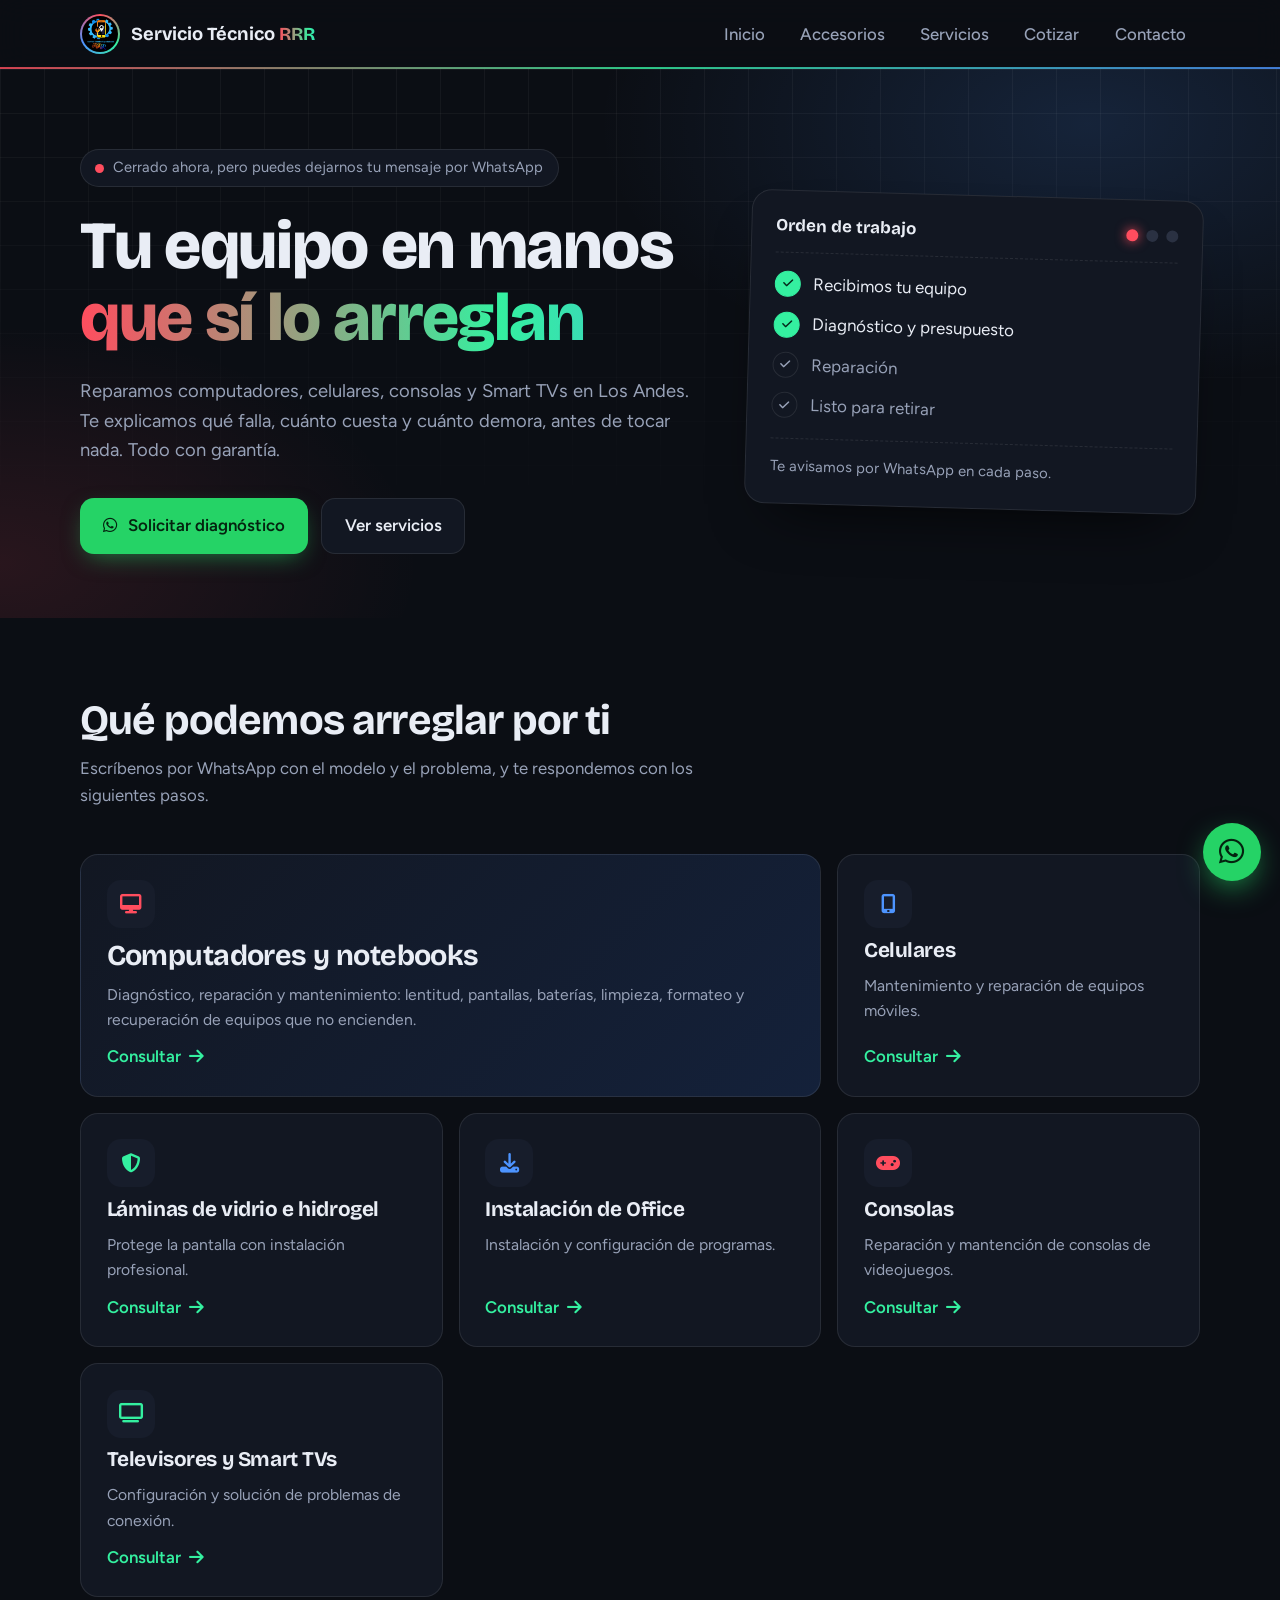
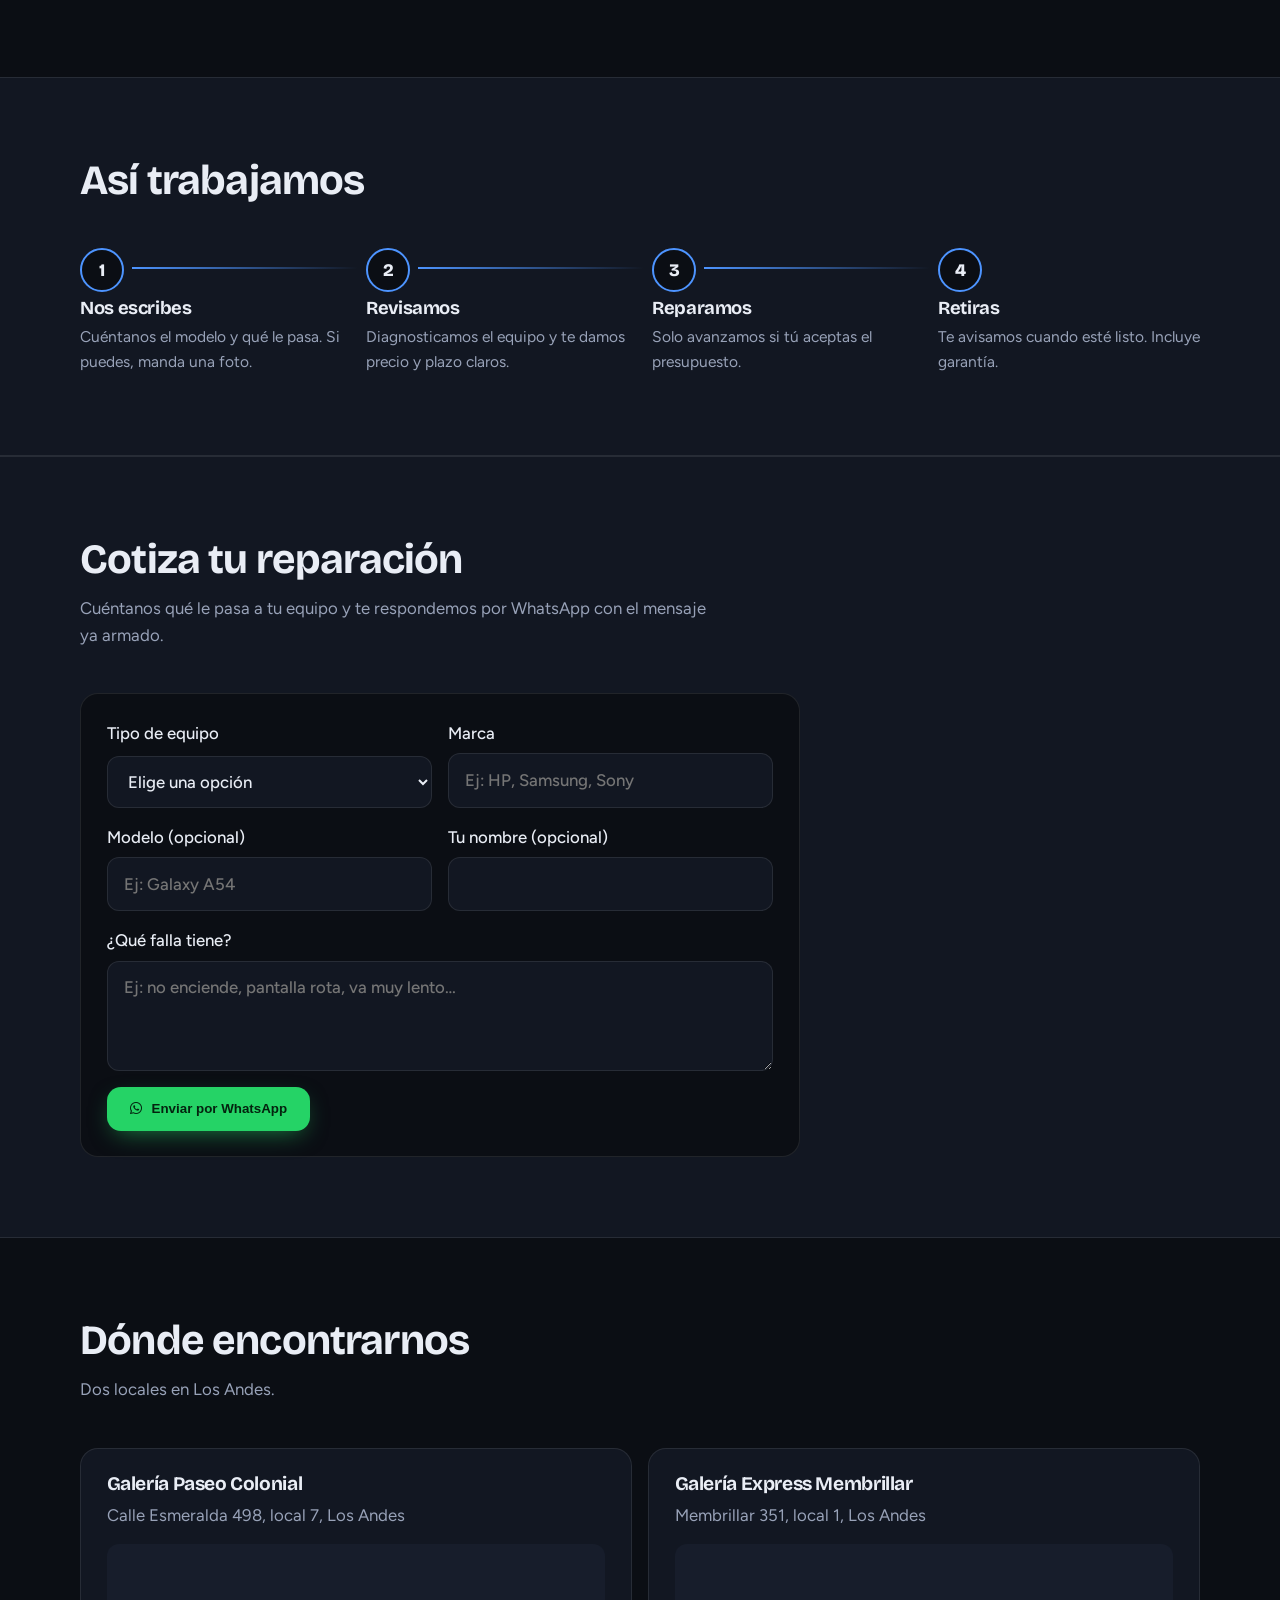
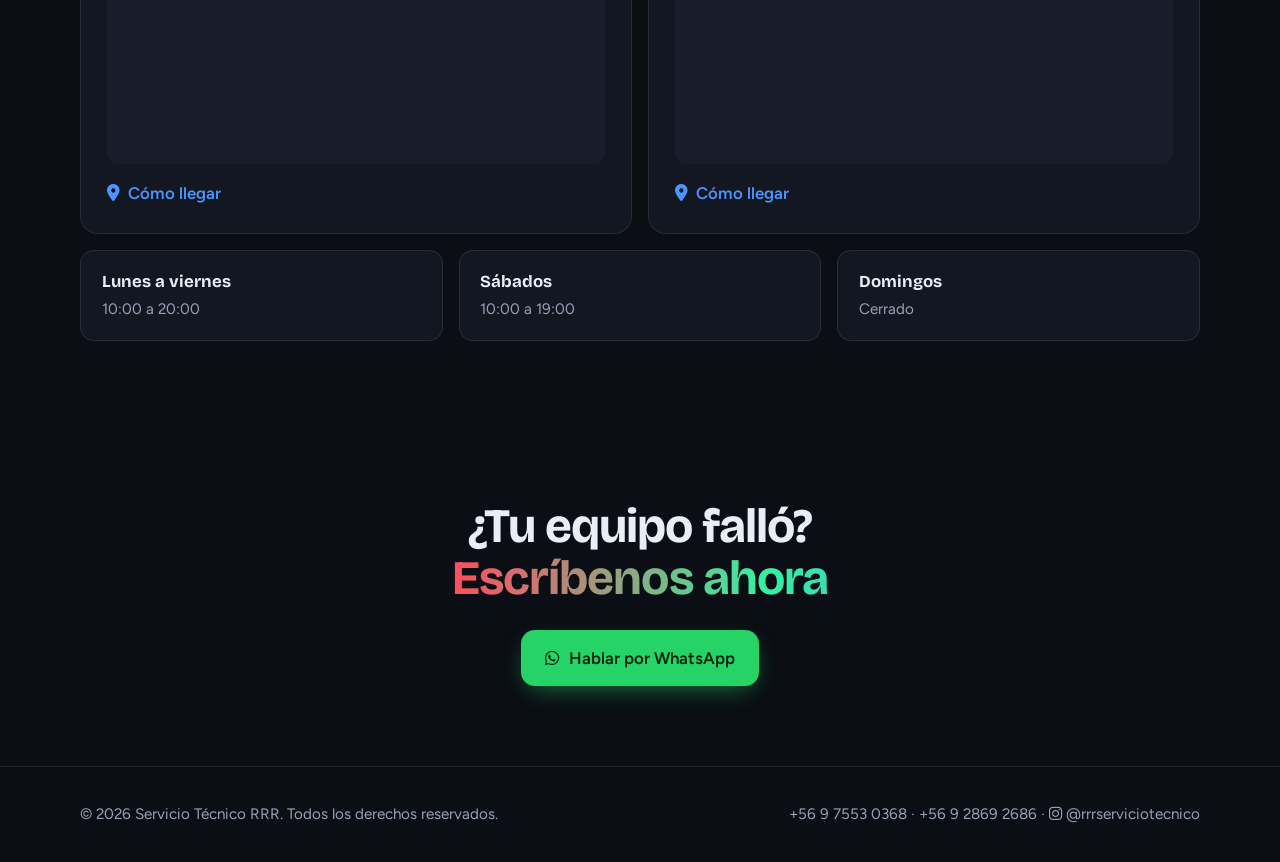
==== index.html @ 727c81ea "Refactor JSON-LD structure for improved SEO and organization details" ====
<!DOCTYPE html>
<html lang="es-CL">
<head>
<meta charset="UTF-8">
<meta name="viewport" content="width=device-width, initial-scale=1.0">
<!-- TÍTULO que se ve en la pestaña y en Google (la descripción va justo debajo) -->
<title>RRR Servicio Técnico | Reparación de computadores, celulares y consolas en Los Andes</title>
<meta name="description" content="Servicio técnico en Los Andes: computadores, notebooks, celulares, consolas y Smart TVs. Diagnóstico claro, reparación con garantía y atención por WhatsApp.">
<meta name="theme-color" content="#0b0e14">
<!-- SEO: enlace canónico y Open Graph (vista previa al compartir). Si cambias de dominio, actualiza estas URLs -->
<link rel="canonical" href="https://serviciotecnicorrr.cl/">
<meta property="og:type" content="website">
<meta property="og:locale" content="es_CL">
<meta property="og:site_name" content="RRR Servicio Técnico">
<meta property="og:title" content="RRR Servicio Técnico | Reparación de computadores, celulares y consolas en Los Andes">
<meta property="og:description" content="Servicio técnico en Los Andes: computadores, notebooks, celulares, consolas y Smart TVs. Diagnóstico claro, reparación con garantía y atención por WhatsApp.">
<meta property="og:url" content="https://serviciotecnicorrr.cl/">
<meta property="og:image" content="https://serviciotecnicorrr.cl/img/logorrr.png">
<meta name="twitter:card" content="summary">
<!-- SEO LOCAL: datos para Google (nombre, dirección, teléfono y horario de cada local). Mantenlos iguales a los de la página -->
<script type="application/ld+json">
{
  "@context": "https://schema.org",
  "@graph": [
    {
      "@type": "Organization",
      "name": "RRR Servicio Técnico",
      "url": "https://serviciotecnicorrr.cl/",
      "logo": "https://serviciotecnicorrr.cl/img/logorrr.png"
    },
    {
      "@type": "LocalBusiness",
      "name": "RRR Servicio Técnico – Paseo Colonial",
      "image": "https://serviciotecnicorrr.cl/img/logorrr.png",
      "url": "https://serviciotecnicorrr.cl/",
      "telephone": "+56975530368",
      "priceRange": "$$",
      "address": {
        "@type": "PostalAddress",
        "streetAddress": "Esmeralda 498, local 7",
        "addressLocality": "Los Andes",
        "addressRegion": "Valparaíso",
        "addressCountry": "CL"
      },
      "openingHoursSpecification": [
        {"@type": "OpeningHoursSpecification", "dayOfWeek": ["Monday","Tuesday","Wednesday","Thursday","Friday"], "opens": "10:00", "closes": "20:00"},
        {"@type": "OpeningHoursSpecification", "dayOfWeek": "Saturday", "opens": "10:00", "closes": "19:00"}
      ],
      "sameAs": ["https://www.instagram.com/rrrserviciotecnico"]
    },
    {
      "@type": "LocalBusiness",
      "name": "RRR Servicio Técnico – Express Membrillar",
      "image": "https://serviciotecnicorrr.cl/img/logorrr.png",
      "url": "https://serviciotecnicorrr.cl/",
      "telephone": "+56975530368",
      "priceRange": "$$",
      "address": {
        "@type": "PostalAddress",
        "streetAddress": "Membrillar 351, local 1",
        "addressLocality": "Los Andes",
        "addressRegion": "Valparaíso",
        "addressCountry": "CL"
      },
      "openingHoursSpecification": [
        {"@type": "OpeningHoursSpecification", "dayOfWeek": ["Monday","Tuesday","Wednesday","Thursday","Friday"], "opens": "10:00", "closes": "20:00"},
        {"@type": "OpeningHoursSpecification", "dayOfWeek": "Saturday", "opens": "10:00", "closes": "19:00"}
      ],
      "sameAs": ["https://www.instagram.com/rrrserviciotecnico"]
    }
  ]
}
</script>
<!-- Fuentes (Google Fonts) e íconos (Font Awesome) -->
<link rel="icon" href="/img/logorrr.png" type="image/png">
<link rel="apple-touch-icon" href="/img/logorrr.png">
<link rel="preconnect" href="https://fonts.googleapis.com">
<link rel="preconnect" href="https://fonts.gstatic.com" crossorigin>
<link href="https://fonts.googleapis.com/css2?family=Bricolage+Grotesque:opsz,wght@12..96,500;12..96,700;12..96,800&family=Figtree:wght@400;500;600&display=swap" rel="stylesheet">
<link rel="stylesheet" href="https://cdnjs.cloudflare.com/ajax/libs/font-awesome/6.4.0/css/all.min.css">
<!-- Estilos del sitio: colores, tipografías y diseño están en css/main.css -->
<link rel="stylesheet" href="css/main.css">
</head>
<body>

<!-- PANTALLA DE CARGA: logo que rebota; js/main.js la oculta al terminar de cargar -->
<div id="pantalla-carga"><img src="img/logorrr.png" alt="Cargando RRR Servicio Técnico"></div>

<!-- BARRA SUPERIOR: logo y menú. Si agregas una página, añade su enlace aquí y en las demás páginas -->
<header class="top">
  <div class="wrap nav">
    <a href="index.html" class="brand"><img src="/img/logorrr.png" alt="Logo RRR Servicio Técnico"><span>Servicio Técnico <span class="rgb-text">RRR</span></span></a>
    <button class="burger" aria-label="Abrir menú" aria-expanded="false"><i class="fas fa-bars"></i></button>
    <ul class="menu">
      <li><a href="index.html">Inicio</a></li>
      <li><a href="catalogo.html">Accesorios</a></li>
      <li><a href="#servicios">Servicios</a></li>
      <li><a href="#cotizar">Cotizar</a></li>
      <li><a href="#contacto">Contacto</a></li>
    </ul>
  </div>
</header>

<main>
  <!-- HERO (portada): título, texto, botones y la tarjeta animada de orden de trabajo -->
  <section class="hero">
    <div class="wrap">
      <div>
        <!-- Aviso "Abierto/Cerrado ahora": lo calcula js/main.js con el horario (para cambiar el horario edita js/main.js) -->
        <div class="estado" id="estado"><i></i><span>Revisando horario…</span></div>
        <h1>Tu equipo en manos <span class="rgb-text">que sí lo arreglan</span></h1>
        <p class="lead">Reparamos computadores, celulares, consolas y Smart TVs en Los Andes. Te explicamos qué falla, cuánto cuesta y cuánto demora, antes de tocar nada. Todo con garantía.</p>
        <div class="actions">
          <a class="btn btn-wa" href="https://wa.me/56975530368?text=Hola,%20necesito%20servicio%20técnico" target="_blank" rel="noopener noreferrer"><i class="fab fa-whatsapp"></i> Solicitar diagnóstico</a>
          <a class="btn btn-ghost" href="#servicios">Ver servicios</a>
        </div>
      </div>

      <!-- Tarjeta "Orden de trabajo": js/main.js enciende los pasos y las luces uno a uno -->
      <aside class="orden" aria-label="Ejemplo de cómo avanza tu reparación">
        <div class="orden-head"><strong>Orden de trabajo</strong>
          <div class="leds" aria-hidden="true"><span class="led r"></span><span class="led b"></span><span class="led g"></span></div>
        </div>
        <ul class="pasos">
          <li><i class="fas fa-check"></i> Recibimos tu equipo</li>
          <li><i class="fas fa-check"></i> Diagnóstico y presupuesto</li>
          <li><i class="fas fa-check"></i> Reparación</li>
          <li><i class="fas fa-check"></i> Listo para retirar</li>
        </ul>
        <p class="orden-foot">Te avisamos por WhatsApp en cada paso.</p>
      </aside>
    </div>
  </section>

  <!-- SERVICIOS: para agregar uno, copia un <article class="srv"> completo y cambia ícono, título, texto y mensaje de WhatsApp -->
  <section class="s" id="servicios">
    <div class="wrap">
      <div class="s-head">
        <h2>Qué podemos arreglar por ti</h2>
        <p>Escríbenos por WhatsApp con el modelo y el problema, y te respondemos con los siguientes pasos.</p>
      </div>
      <div class="bench">
        <!-- Tarjeta destacada (más ancha). Las demás son <article class="srv"> -->
        <article class="srv big">
          <div class="ico"><i class="fas fa-desktop"></i></div>
          <h3>Computadores y notebooks</h3>
          <p>Diagnóstico, reparación y mantenimiento: lentitud, pantallas, baterías, limpieza, formateo y recuperación de equipos que no encienden.</p>
          <a class="ask" href="https://wa.me/56975530368?text=Hola,%20necesito%20reparación%20de%20computador" target="_blank" rel="noopener noreferrer">Consultar <i class="fas fa-arrow-right"></i></a>
        </article>
        <article class="srv">
          <div class="ico"><i class="fas fa-mobile-alt"></i></div>
          <h3>Celulares</h3>
          <p>Mantenimiento y reparación de equipos móviles.</p>
          <a class="ask" href="https://wa.me/56975530368?text=Hola,%20necesito%20reparación%20de%20celular" target="_blank" rel="noopener noreferrer">Consultar <i class="fas fa-arrow-right"></i></a>
        </article>
        <article class="srv">
          <div class="ico"><i class="fas fa-shield-alt"></i></div>
          <h3>Láminas de vidrio e hidrogel</h3>
          <p>Protege la pantalla con instalación profesional.</p>
          <a class="ask" href="https://wa.me/56975530368?text=Hola,%20quiero%20una%20lámina%20para%20mi%20equipo" target="_blank" rel="noopener noreferrer">Consultar <i class="fas fa-arrow-right"></i></a>
        </article>
        <article class="srv">
          <div class="ico"><i class="fas fa-download"></i></div>
          <h3>Instalación de Office</h3>
          <p>Instalación y configuración de programas.</p>
          <a class="ask" href="https://wa.me/56975530368?text=Hola,%20necesito%20instalar%20Office" target="_blank" rel="noopener noreferrer">Consultar <i class="fas fa-arrow-right"></i></a>
        </article>
        <article class="srv">
          <div class="ico"><i class="fas fa-gamepad"></i></div>
          <h3>Consolas</h3>
          <p>Reparación y mantención de consolas de videojuegos.</p>
          <a class="ask" href="https://wa.me/56975530368?text=Hola,%20necesito%20ayuda%20con%20mi%20consola" target="_blank" rel="noopener noreferrer">Consultar <i class="fas fa-arrow-right"></i></a>
        </article>
        <article class="srv">
          <div class="ico"><i class="fas fa-tv"></i></div>
          <h3>Televisores y Smart TVs</h3>
          <p>Configuración y solución de problemas de conexión.</p>
          <a class="ask" href="https://wa.me/56975530368?text=Hola,%20necesito%20ayuda%20con%20mi%20televisión" target="_blank" rel="noopener noreferrer">Consultar <i class="fas fa-arrow-right"></i></a>
        </article>
      </div>
    </div>
  </section>

  <!-- CÓMO TRABAJAMOS: 4 pasos (los números salen del CSS). Revisa que el texto refleje cómo trabajan de verdad -->
  <section class="s how">
    <div class="wrap">
      <div class="s-head"><h2>Así trabajamos</h2></div>
      <ol class="steps">
        <li><h3>Nos escribes</h3><p>Cuéntanos el modelo y qué le pasa. Si puedes, manda una foto.</p></li>
        <li><h3>Revisamos</h3><p>Diagnosticamos el equipo y te damos precio y plazo claros.</p></li>
        <li><h3>Reparamos</h3><p>Solo avanzamos si tú aceptas el presupuesto.</p></li>
        <li><h3>Retiras</h3><p>Te avisamos cuando esté listo. Incluye garantía.</p></li>
      </ol>
    </div>
  </section>

  <!-- COTIZACIÓN: el formulario arma un mensaje y abre WhatsApp con los datos ya escritos (lógica en js/main.js, no se guarda nada) -->
  <section class="s how" id="cotizar">
    <div class="wrap">
      <div class="s-head"><h2>Cotiza tu reparación</h2><p>Cuéntanos qué le pasa a tu equipo y te respondemos por WhatsApp con el mensaje ya armado.</p></div>
      <div class="cotiza">
        <form id="form-cotizacion">
          <label>Tipo de equipo
            <select name="tipo" required>
              <option value="" disabled selected>Elige una opción</option>
              <option>Computador</option><option>Notebook</option><option>Celular</option>
              <option>Consola</option><option>Televisor / Smart TV</option><option>Otro</option>
            </select></label>
          <label>Marca <input name="marca" required maxlength="40" placeholder="Ej: HP, Samsung, Sony"></label>
          <label>Modelo (opcional) <input name="modelo" maxlength="60" placeholder="Ej: Galaxy A54"></label>
          <label>Tu nombre (opcional) <input name="nombre" maxlength="40" autocomplete="given-name"></label>
          <label class="full">¿Qué falla tiene? <textarea name="falla" required maxlength="500" placeholder="Ej: no enciende, pantalla rota, va muy lento…"></textarea></label>
          <div class="full"><button class="btn btn-wa" type="submit"><i class="fab fa-whatsapp"></i> Enviar por WhatsApp</button></div>
        </form>
      </div>
    </div>
  </section>

  <!-- LOCALES Y HORARIO (el ancla #contacto es el enlace "Contacto" del menú) -->
  <section class="s" id="contacto">
    <div class="wrap">
      <div class="s-head"><h2>Dónde encontrarnos</h2><p>Dos locales en Los Andes.</p></div>
      <div class="locales">
        <div class="local"><h3>Galería Paseo Colonial</h3><p>Calle Esmeralda 498, local 7, Los Andes</p>
          <iframe class="mapa" loading="lazy" referrerpolicy="no-referrer-when-downgrade" title="Mapa de Paseo Colonial" src="https://www.google.com/maps?q=Esmeralda%20498%2C%20Los%20Andes%2C%20Chile&output=embed"></iframe>
          <a href="https://www.google.com/maps/search/?api=1&query=Galer%C3%ADa+Paseo+Colonial+Esmeralda+498+Los+Andes" target="_blank" rel="noopener noreferrer"><i class="fas fa-location-dot"></i> Cómo llegar</a></div>
        <div class="local"><h3>Galería Express Membrillar</h3><p>Membrillar 351, local 1, Los Andes</p>
          <iframe class="mapa" loading="lazy" referrerpolicy="no-referrer-when-downgrade" title="Mapa de Express Membrillar" src="https://www.google.com/maps?q=Membrillar%20351%2C%20Los%20Andes%2C%20Chile&output=embed"></iframe>
          <a href="https://www.google.com/maps/search/?api=1&query=Galer%C3%ADa+Express+Membrillar+351+Los+Andes" target="_blank" rel="noopener noreferrer"><i class="fas fa-location-dot"></i> Cómo llegar</a></div>
      </div>
      <div class="horario">
        <div><b>Lunes a viernes</b><span>10:00 a 20:00</span></div>
        <div><b>Sábados</b><span>10:00 a 19:00</span></div>
        <div><b>Domingos</b><span>Cerrado</span></div>
      </div>
    </div>
  </section>

  <!-- LLAMADA FINAL a WhatsApp -->
  <section class="cta">
    <div class="wrap">
      <h2>¿Tu equipo falló? <span class="rgb-text">Escríbenos ahora</span></h2>
      <a class="btn btn-wa" href="https://wa.me/56975530368?text=Hola,%20necesito%20un%20servicio%20técnico" target="_blank" rel="noopener noreferrer"><i class="fab fa-whatsapp"></i> Hablar por WhatsApp</a>
    </div>
  </section>
</main>

<!-- PIE DE PÁGINA: derechos, teléfonos e Instagram -->
<footer>
  <div class="wrap">
    <span>&copy; <span id="anio">2026</span> Servicio Técnico RRR. Todos los derechos reservados.</span>
    <span>
      <a href="https://wa.me/56975530368?text=Hola,%20necesito%20un%20servicio%20técnico">+56 9 7553 0368</a> ·
      <a href="https://wa.me/56928692686?text=Hola,%20necesito%20un%20servicio%20técnico">+56 9 2869 2686</a> ·
      <a href="https://www.instagram.com/rrrserviciotecnico" target="_blank" rel="noopener noreferrer" aria-label="Instagram de RRR Servicio Técnico"><i class="fab fa-instagram"></i> @rrrserviciotecnico</a>
    </span>
  </div>
</footer>

<!-- BOTÓN FLOTANTE DE WHATSAPP: el número va en la dirección wa.me/56975530368 (formato 56 + número, sin + ni espacios) -->
<a class="wa-float" href="https://wa.me/56975530368?text=Hola,%20necesito%20un%20servicio%20técnico" target="_blank" rel="noopener noreferrer" aria-label="Contactar por WhatsApp"><i class="fab fa-whatsapp"></i></a>

<!-- SCRIPT compartido (menú móvil, animaciones, carga, abierto/cerrado) -->
<script src="js/main.js" defer></script>
</body>
</html>
---- css/main.css ----
/* =====================================================================
   RRR Servicio Técnico · Estilos compartidos por TODAS las páginas
   ---------------------------------------------------------------------
   Índice (busca con Ctrl+F el texto entre ===== ):
   1. Variables: colores y fuentes (:root, justo debajo)
   2. BASE, PANTALLA DE CARGA, BARRA SUPERIOR, BOTONES
   3. HERO, SECCIONES, SERVICIOS, CÓMO TRABAJAMOS, LOCALES, PIE
   4. CATÁLOGO (tarjetas) y FILTROS
   5. FICHA DE PRODUCTO
   6. ERROR 404
   7. RESPONSIVE (@media) al final de la parte 3
   Colores que NO están en variables: verde WhatsApp #25d366 (.btn-wa y
   .wa-float) y los brillos del fondo del hero (.hero).
   ===================================================================== */

:root{
  /* --- COLORES (cambia aquí y se actualiza todo el sitio) --- */
  --bg:#0b0e14;            /* fondo principal de la página (casi negro azulado) */
  --bench:#121722;         /* fondo de tarjetas y paneles */
  --bench-2:#171d2b;       /* fondo de elementos dentro de tarjetas (fotos, íconos) */
  --line:rgba(255,255,255,.09); /* color de bordes y líneas divisorias */
  --text:#e9edf5;          /* texto principal (blanco suave) */
  --muted:#98a2b8;         /* texto secundario (gris azulado) */
  --r:#ff4d5e;             /* ROJO de marca */
  --g:#34f0a0;             /* VERDE de marca */
  --b:#4d94ff;             /* AZUL de marca */
  /* --- FUENTES (se cargan en el <head> de cada HTML) --- */
  --display:'Bricolage Grotesque',system-ui,sans-serif; /* títulos */
  --body:'Figtree',system-ui,sans-serif;                /* texto corrido */
}
/* ===== BASE: reinicio de márgenes y estilos generales ===== */
*{box-sizing:border-box;margin:0;padding:0}
/* Scroll suave; scroll-padding evita que el menú fijo tape los títulos al ir a #servicios o #contacto */
html{scroll-behavior:smooth;scroll-padding-top:84px}
/* Fondo y texto general de la página */
body{background:var(--bg);color:var(--text);font:400 1.05rem/1.6 var(--body);-webkit-font-smoothing:antialiased;overflow-x:hidden}
a{color:inherit;text-decoration:none}
img{max-width:100%;display:block}
:focus-visible{outline:3px solid var(--b);outline-offset:3px;border-radius:6px}
/* Contenedor centrado: ancho máximo 1120px (cámbialo para ensanchar o angostar el sitio) */
.wrap{width:min(1120px,100% - 2.5rem);margin-inline:auto}
/* Todos los títulos usan la fuente display */
h1,h2,h3{font-family:var(--display);line-height:1.08;letter-spacing:-.02em}
/* Texto con degradado rojo-verde-azul animado (clase para palabras destacadas) */
.rgb-text{background:linear-gradient(90deg,var(--r),var(--g),var(--b),var(--r));background-size:250% 100%;-webkit-background-clip:text;background-clip:text;color:transparent;animation:flow 8s linear infinite}
@keyframes flow{to{background-position:250% 0}}

/* Pantalla de carga */
#pantalla-carga{position:fixed;inset:0;display:grid;place-items:center;background:var(--bg);z-index:9999;transition:opacity .5s,visibility .5s}
#pantalla-carga.oculta{opacity:0;visibility:hidden}
#pantalla-carga img{width:132px;border-radius:50%;animation:rebote 1s infinite}
@keyframes rebote{50%{transform:translateY(-18px)}}

/* Borde RGB de marca alrededor de la barra superior */
@property --angle{syntax:'<angle>';initial-value:0deg;inherits:false}
@keyframes girar{to{--angle:360deg}}
header.top{position:sticky;top:0;z-index:50;background:rgba(11,14,20,.82);backdrop-filter:blur(14px);border-bottom:1px solid var(--line)}
header.top::after{content:"";position:absolute;left:0;right:0;bottom:-1px;height:2px;background:linear-gradient(90deg,var(--r),var(--g),var(--b));opacity:.8}
/* Fila del menú: altura 68px (si la cambias, ajusta también top:68px del menú móvil) */
.nav{display:flex;align-items:center;justify-content:space-between;height:68px}
.brand{display:flex;align-items:center;gap:.7rem;font:700 1.15rem var(--display)}
/* Logo redondo con borde RGB que gira */
.brand img{width:40px;height:40px;border-radius:50%;padding:2px;background:conic-gradient(from var(--angle),var(--r),var(--g),var(--b),var(--r));animation:girar 4s linear infinite}
/* Enlaces del menú (en móvil se ocultan; ver @media al final) */
.menu{display:flex;gap:.4rem;list-style:none}
.menu a{padding:.5rem .9rem;border-radius:999px;color:var(--muted);font-weight:500;transition:.2s}
.menu a:hover{color:var(--text);background:var(--bench-2)}
/* Botón hamburguesa (solo se ve en móvil) */
.burger{display:none;background:none;border:1px solid var(--line);color:var(--text);width:44px;height:44px;border-radius:12px;font-size:1.1rem;cursor:pointer}

/* Botones */
.btn{display:inline-flex;align-items:center;gap:.6rem;padding:.85rem 1.4rem;border-radius:14px;font-weight:600;border:1px solid transparent;transition:transform .2s,box-shadow .2s,background .2s;cursor:pointer}
.btn:hover{transform:translateY(-2px)}
/* Botón verde de WhatsApp (#25d366 es el verde oficial) */
.btn-wa{background:#25d366;color:#04230f;box-shadow:0 8px 24px -8px rgba(37,211,102,.6)}
/* Botón secundario con solo borde */
.btn-ghost{border-color:var(--line);background:var(--bench)}
.btn-ghost:hover{border-color:var(--b)}

/* Hero: una orden de trabajo en vivo */
.hero{position:relative;padding:5rem 0 4rem;background:
  radial-gradient(700px 380px at 85% 10%,rgba(77,148,255,.16),transparent 70%),
  radial-gradient(600px 340px at 0% 90%,rgba(255,77,94,.12),transparent 70%)}
/* Cuadrícula de fondo (44px = tamaño de cada cuadro) */
.hero::before{content:"";position:absolute;inset:0;background-image:linear-gradient(var(--line) 1px,transparent 1px),linear-gradient(90deg,var(--line) 1px,transparent 1px);background-size:44px 44px;mask-image:linear-gradient(#000,transparent 85%);opacity:.5;pointer-events:none}
.hero .wrap{position:relative;display:grid;grid-template-columns:1.15fr .85fr;gap:3.5rem;align-items:center}
.hero h1{font-size:clamp(2.4rem,5.4vw,4.2rem);font-weight:800}
.hero p.lead{margin:1.4rem 0 2rem;color:var(--muted);max-width:52ch;font-size:1.15rem}
.hero .actions{display:flex;flex-wrap:wrap;gap:.8rem}
/* Etiqueta "Abierto ahora / Cerrado ahora" (la rellena js/main.js) */
.estado{display:inline-flex;align-items:center;gap:.55rem;margin-bottom:1.4rem;padding:.4rem .9rem;border:1px solid var(--line);border-radius:999px;background:var(--bench);font-size:.92rem;color:var(--muted)}
.estado i{width:9px;height:9px;border-radius:50%;background:var(--muted)}
.estado.abierto i{background:var(--g);box-shadow:0 0 10px var(--g)}
.estado.cerrado i{background:var(--r)}

/* Tarjeta "Orden de trabajo" (hero y página 404) */
.orden{background:var(--bench);border:1px solid var(--line);border-radius:20px;padding:1.5rem;box-shadow:0 30px 60px -30px rgba(0,0,0,.8);transform:rotate(1.6deg)}
.orden-head{display:flex;justify-content:space-between;align-items:center;padding-bottom:1rem;border-bottom:1px dashed var(--line);margin-bottom:1.1rem}
.orden-head strong{font:700 1.05rem var(--display)}
.leds{display:flex;gap:.5rem}
/* Luces de la orden: .r rojo, .b azul, .g verde; se encienden con la clase .on */
.led{width:12px;height:12px;border-radius:50%;background:#2a3142;transition:.4s}
.led.on.r{background:var(--r);box-shadow:0 0 12px var(--r)}
.led.on.b{background:var(--b);box-shadow:0 0 12px var(--b)}
.led.on.g{background:var(--g);box-shadow:0 0 12px var(--g)}
/* Lista de pasos de la orden; la clase .hecho marca un paso en verde */
.pasos{list-style:none;display:grid;gap:.85rem}
.pasos li{display:flex;gap:.8rem;align-items:center;color:var(--muted);transition:color .4s}
.pasos li i{width:26px;height:26px;border-radius:50%;display:grid;place-items:center;font-size:.72rem;border:1px solid var(--line);transition:.4s}
.pasos li.hecho{color:var(--text)}
.pasos li.hecho i{background:var(--g);color:#04281a;border-color:var(--g)}
.orden-foot{margin-top:1.2rem;padding-top:1rem;border-top:1px dashed var(--line);font-size:.92rem;color:var(--muted)}

/* Secciones */
section.s{padding:5rem 0}
.s-head{max-width:640px;margin-bottom:2.8rem}
.s-head h2{font-size:clamp(1.8rem,3.6vw,2.6rem)}
.s-head p{color:var(--muted);margin-top:.8rem}

/* Servicios: panel de herramientas, la tarjeta principal es más grande */
/* Grilla de servicios: 6 columnas (tarjeta normal ocupa 2, la .big ocupa 4) */
.bench{display:grid;grid-template-columns:repeat(6,1fr);gap:1rem}
.srv{position:relative;grid-column:span 2;display:flex;flex-direction:column;gap:.7rem;padding:1.6rem;border-radius:18px;background:var(--bench);border:1px solid var(--line);overflow:hidden;transition:border-color .25s,transform .25s}
/* Luz azul que sigue al mouse (la posición la fija js/main.js) */
.srv::before{content:"";position:absolute;inset:0;background:radial-gradient(260px circle at var(--mx,50%) var(--my,0%),rgba(77,148,255,.18),transparent 70%);opacity:0;transition:opacity .3s}
.srv:hover{border-color:rgba(255,255,255,.22);transform:translateY(-3px)}
.srv:hover::before{opacity:1}
.srv>*{position:relative}
.srv .ico{width:48px;height:48px;border-radius:14px;display:grid;place-items:center;font-size:1.2rem;background:var(--bench-2)}
.srv h3{font-size:1.3rem}
.srv p{color:var(--muted);font-size:.98rem;flex:1}
.srv .ask{font-weight:600;color:var(--g);display:inline-flex;gap:.5rem;align-items:center}
.srv .ask i{transition:transform .2s}
.srv:hover .ask i{transform:translateX(4px)}
.srv.big{grid-column:span 4;grid-row:span 1;background:linear-gradient(135deg,var(--bench),#14213a)}
.srv.big h3{font-size:1.8rem}
/* Color del ícono de cada servicio (rojo, azul o verde según su posición) */
.srv:nth-child(2) .ico{color:var(--b)}.srv:nth-child(3) .ico{color:var(--g)}.srv:nth-child(1) .ico{color:var(--r)}
.srv:nth-child(4) .ico{color:var(--b)}.srv:nth-child(5) .ico{color:var(--r)}.srv:nth-child(6) .ico{color:var(--g)}

/* Cómo trabajamos (aquí sí es una secuencia) */
.how{background:var(--bench);border-block:1px solid var(--line)}
/* Pasos numerados de "Así trabajamos" (el número lo genera el CSS con counter) */
.steps{display:grid;grid-template-columns:repeat(4,1fr);gap:1.5rem;counter-reset:p;list-style:none}
.steps li{counter-increment:p;position:relative;padding-top:3.2rem}
.steps li::before{content:counter(p);position:absolute;top:0;left:0;width:40px;height:40px;border-radius:50%;display:grid;place-items:center;font:800 1.1rem var(--display);background:var(--bg);border:2px solid var(--b)}
.steps li:not(:last-child)::after{content:"";position:absolute;top:19px;left:52px;right:-1rem;height:2px;background:linear-gradient(90deg,var(--b),transparent)}
.steps h3{font-size:1.15rem;margin-bottom:.4rem}
.steps p{color:var(--muted);font-size:.97rem}

/* Locales */
.locales{display:grid;grid-template-columns:repeat(2,1fr);gap:1rem}
/* Tarjeta de cada local */
.local{padding:1.6rem;border-radius:18px;border:1px solid var(--line);background:var(--bench)}
.local h3{font-size:1.2rem;margin-bottom:.4rem}
.local p{color:var(--muted)}
.local a{display:inline-flex;gap:.5rem;align-items:center;margin-top:1rem;font-weight:600;color:var(--b)}
/* Tarjetas de horario de atención */
.horario{margin-top:1rem;display:grid;grid-template-columns:repeat(3,1fr);gap:1rem}
.horario div{padding:1.1rem 1.3rem;border:1px solid var(--line);border-radius:14px;background:var(--bench)}
.horario b{display:block;font-family:var(--display);font-size:1.05rem}
.horario span{color:var(--muted);font-size:.95rem}

/* CTA + pie */
/* Bloque final de llamada a la acción */
.cta{text-align:center;padding:5rem 0}
.cta h2{font-size:clamp(1.9rem,4vw,3rem);max-width:18ch;margin:0 auto 1.6rem}
/* Pie de página */
footer{border-top:1px solid var(--line);padding:2.2rem 0;color:var(--muted);font-size:.95rem}
footer .wrap{display:flex;flex-wrap:wrap;gap:1rem 2rem;justify-content:space-between;align-items:center}
footer a:hover{color:var(--text)}
/* Botón flotante de WhatsApp (esquina inferior derecha) */
.wa-float{position:fixed;right:1.2rem;bottom:1.2rem;z-index:60;width:58px;height:58px;border-radius:50%;display:grid;place-items:center;background:#25d366;color:#04230f;font-size:1.8rem;box-shadow:0 10px 30px -6px rgba(37,211,102,.7);transition:transform .2s}
.wa-float:hover{transform:scale(1.08)}

/* ===== RESPONSIVE: tablet (hasta 900px de ancho) ===== */
@media (max-width:900px){
  .hero .wrap{grid-template-columns:1fr}
  .orden{transform:none}
  .bench{grid-template-columns:repeat(2,1fr)}
  .srv,.srv.big{grid-column:span 1}
  .srv.big{grid-column:span 2}
  .steps{grid-template-columns:1fr 1fr}
  .steps li::after{display:none}
  .locales,.horario{grid-template-columns:1fr}
}
/* ===== RESPONSIVE: móvil (hasta 640px); aquí aparece el menú hamburguesa ===== */
@media (max-width:640px){
  .burger{display:block}
  .menu{position:absolute;top:68px;left:0;right:0;flex-direction:column;padding:.8rem 1.25rem 1.2rem;background:var(--bg);border-bottom:1px solid var(--line);display:none}
  .menu.abierto{display:flex}
  .bench,.steps{grid-template-columns:1fr}
  .srv.big{grid-column:span 1}
}
/* Accesibilidad: apaga las animaciones si el usuario lo pide en su sistema */
@media (prefers-reduced-motion:reduce){*,*::before,*::after{animation:none!important;transition:none!important}html{scroll-behavior:auto}}

/* ===== Catálogo ===== */
.menu a[aria-current]{color:var(--text);background:var(--bench-2)}
/* Encabezado de las páginas internas */
.page-head{padding:3.5rem 0 .5rem;background:radial-gradient(600px 300px at 90% 0,rgba(77,148,255,.14),transparent 70%)}
.page-head h1{font-size:clamp(2rem,4.5vw,3rem);font-weight:800}
.page-head p{color:var(--muted);margin-top:.6rem}
.filtros{display:flex;flex-wrap:wrap;gap:.5rem;margin:1.6rem 0 .8rem}
/* Botones de filtro (categorías y Novedades) */
.chip{padding:.5rem 1.05rem;border-radius:999px;border:1px solid var(--line);background:var(--bench);color:var(--muted);font:500 .95rem var(--body);cursor:pointer;transition:.2s}
.chip:hover{color:var(--text);border-color:rgba(255,255,255,.25)}
.chip[aria-pressed="true"]{color:#06101f;background:var(--b);border-color:var(--b);font-weight:600}
.cuenta{color:var(--muted);font-size:.95rem;margin-bottom:1.4rem}
/* Grilla de productos: columnas automáticas de mínimo 250px */
.grid-prod{display:grid;grid-template-columns:repeat(auto-fill,minmax(250px,1fr));gap:1.1rem}
/* Tarjeta de producto */
.prod{position:relative;display:flex;flex-direction:column;border-radius:18px;background:var(--bench);border:1px solid var(--line);overflow:hidden;transition:transform .25s,border-color .25s}
.prod:hover{transform:translateY(-4px);border-color:rgba(255,255,255,.22)}
/* Caja cuadrada de la foto, igual para todas (aspect-ratio:1). Se recorta con object-fit:cover; usa contain para no recortar */
.prod-img{aspect-ratio:1;background:var(--bench-2);overflow:hidden}
.prod-img img{position:absolute;inset:0;width:100%;height:100%;object-fit:cover}
.prod-body{display:flex;flex-direction:column;gap:.4rem;padding:1.1rem 1.2rem 1.3rem;flex:1}
.prod-cat{font-size:.88rem;color:var(--g);font-weight:500}
.prod h3{font-size:1.1rem}
.prod h3 a::after{content:"";position:absolute;inset:0}
.prod .desc{color:var(--muted);font-size:.93rem;flex:1;display:-webkit-box;-webkit-line-clamp:2;-webkit-box-orient:vertical;overflow:hidden}
.prod .precio{font:800 1.35rem var(--display)}
.prod .btn{position:relative;z-index:2;justify-content:center;margin-top:.6rem;padding:.65rem 1rem;font-size:.95rem}
.vacio{color:var(--muted);padding:2rem 0;grid-column:1/-1}
/* Animación de carga mientras llegan los productos */
.esqueleto{height:380px;border-radius:18px;background:linear-gradient(100deg,var(--bench) 30%,var(--bench-2) 50%,var(--bench) 70%);background-size:200% 100%;animation:brillo 1.4s linear infinite}
@keyframes brillo{to{background-position:-200% 0}}

/* ===== Ficha de producto ===== */
.volver{display:inline-flex;gap:.5rem;align-items:center;color:var(--b);font-weight:600;margin-bottom:1.8rem}
.volver:hover{text-decoration:underline}
/* Ficha de producto: fotos a la izquierda, datos a la derecha */
.detalle{display:grid;grid-template-columns:1.05fr .95fr;gap:3rem;align-items:start}
.galeria .principal{aspect-ratio:1;border-radius:20px;background:var(--bench-2);border:1px solid var(--line);overflow:hidden}
.galeria .principal img{width:100%;height:100%;object-fit:contain;padding:1.2rem}
.minis{display:flex;flex-wrap:wrap;gap:.6rem;margin-top:.8rem}
.mini{width:72px;height:72px;padding:0;border-radius:12px;border:2px solid var(--line);background:var(--bench-2);overflow:hidden;cursor:pointer;transition:border-color .2s}
.mini img{width:100%;height:100%;object-fit:contain}
.mini[aria-current="true"]{border-color:var(--b)}
.info{display:flex;flex-direction:column;gap:1rem}
.info h1{font-size:clamp(1.8rem,3.6vw,2.6rem);font-weight:800}
.info .precio{font:800 2rem var(--display)}
.info .desc{color:var(--muted)}
.carac{list-style:none;display:grid;gap:.6rem;padding:1.2rem 0;border-block:1px solid var(--line)}
.carac li{display:flex;gap:.7rem;align-items:flex-start}
.carac i{color:var(--g);margin-top:.35rem;font-size:.85rem}
.aviso{font-size:.92rem;color:var(--muted)}
@media (max-width:800px){.detalle{grid-template-columns:1fr;gap:1.8rem}}

/* ===== Error 404 ===== */
/* Página de error 404 */
.e404{min-height:68vh;display:grid;place-items:center;padding:4rem 0;text-align:center}
.e404 .num{font:800 clamp(5rem,18vw,9rem)/1 var(--display)}
.e404 h1{font-size:clamp(1.6rem,3.4vw,2.2rem);margin-top:.6rem}
.e404 .orden{max-width:420px;margin:2rem auto;text-align:left;transform:rotate(-1.2deg)}
.pasos li.fallo{color:var(--text)}
.pasos li.fallo i{background:var(--r);color:#fff;border-color:var(--r)}
.led.parpadeo{animation:parpadeo 1s steps(2) infinite}
@keyframes parpadeo{50%{opacity:.2}}
.ruta{color:var(--r);word-break:break-all}
.acciones{display:flex;flex-wrap:wrap;gap:.8rem;justify-content:center}

/* ===== Filtros del catálogo ===== */
.barra{display:flex;flex-wrap:wrap;gap:.8rem;margin:1.6rem 0 1rem}
/* Caja de cada control del catálogo (buscador, precio, orden) */
.campo{display:flex;align-items:center;gap:.6rem;padding:0 .9rem;height:46px;border-radius:12px;border:1px solid var(--line);background:var(--bench);color:var(--muted)}
.campo:focus-within{border-color:var(--b)}
.campo input,.campo select{background:none;border:0;color:var(--text);font:inherit;outline:none;min-width:0}
.campo select option{background:var(--bench);color:var(--text)}
.campo.buscar{flex:1 1 260px}
.campo.buscar input{width:100%}
.campo input[type=number]{width:92px;-moz-appearance:textfield}
.campo input[type=number]::-webkit-inner-spin-button{display:none}
.campo span{font-size:.9rem;white-space:nowrap}
#cats{display:contents}
.chip-nuevo i{color:var(--g);margin-right:.3rem}
.chip-nuevo[aria-pressed="true"] i{color:#06101f}
.limpiar{background:none;border:0;color:var(--b);font:600 .95rem var(--body);cursor:pointer;margin-left:.8rem}
.limpiar:hover{text-decoration:underline}
/* Etiqueta verde "Novedad" */
.badge-nuevo{display:inline-block;width:fit-content;padding:.2rem .7rem;border-radius:999px;background:var(--g);color:#04281a;font-weight:700;font-size:.8rem}
.prod-img{position:relative}
.prod-img .badge-nuevo{position:absolute;top:.8rem;left:.8rem;z-index:1}
.rel-t{font-size:1.4rem;margin:3.2rem 0 1.2rem}

/* ===== Mapa de los locales ===== */
.mapa{display:block;width:100%;height:220px;border:0;border-radius:12px;margin-top:1rem;background:var(--bench-2)}

/* ===== Compartir producto ===== */
.compartir{display:flex;flex-wrap:wrap;gap:.6rem}
.compartir .btn{padding:.6rem 1rem;font-size:.95rem}

/* ===== Formulario de cotización (index) ===== */
.cotiza{max-width:720px;padding:1.6rem;border-radius:18px;background:var(--bg);border:1px solid var(--line)}
.cotiza form{display:grid;grid-template-columns:1fr 1fr;gap:1rem}
.cotiza label{display:grid;gap:.4rem;font-weight:500}
.cotiza .full{grid-column:1/-1}
.cotiza input,.cotiza select,.cotiza textarea{width:100%;padding:.8rem 1rem;border-radius:12px;border:1px solid var(--line);background:var(--bench);color:var(--text);font:inherit}
.cotiza input:focus,.cotiza select:focus,.cotiza textarea:focus{outline:none;border-color:var(--b)}
.cotiza textarea{min-height:110px;resize:vertical}
@media (max-width:640px){.cotiza form{grid-template-columns:1fr}}
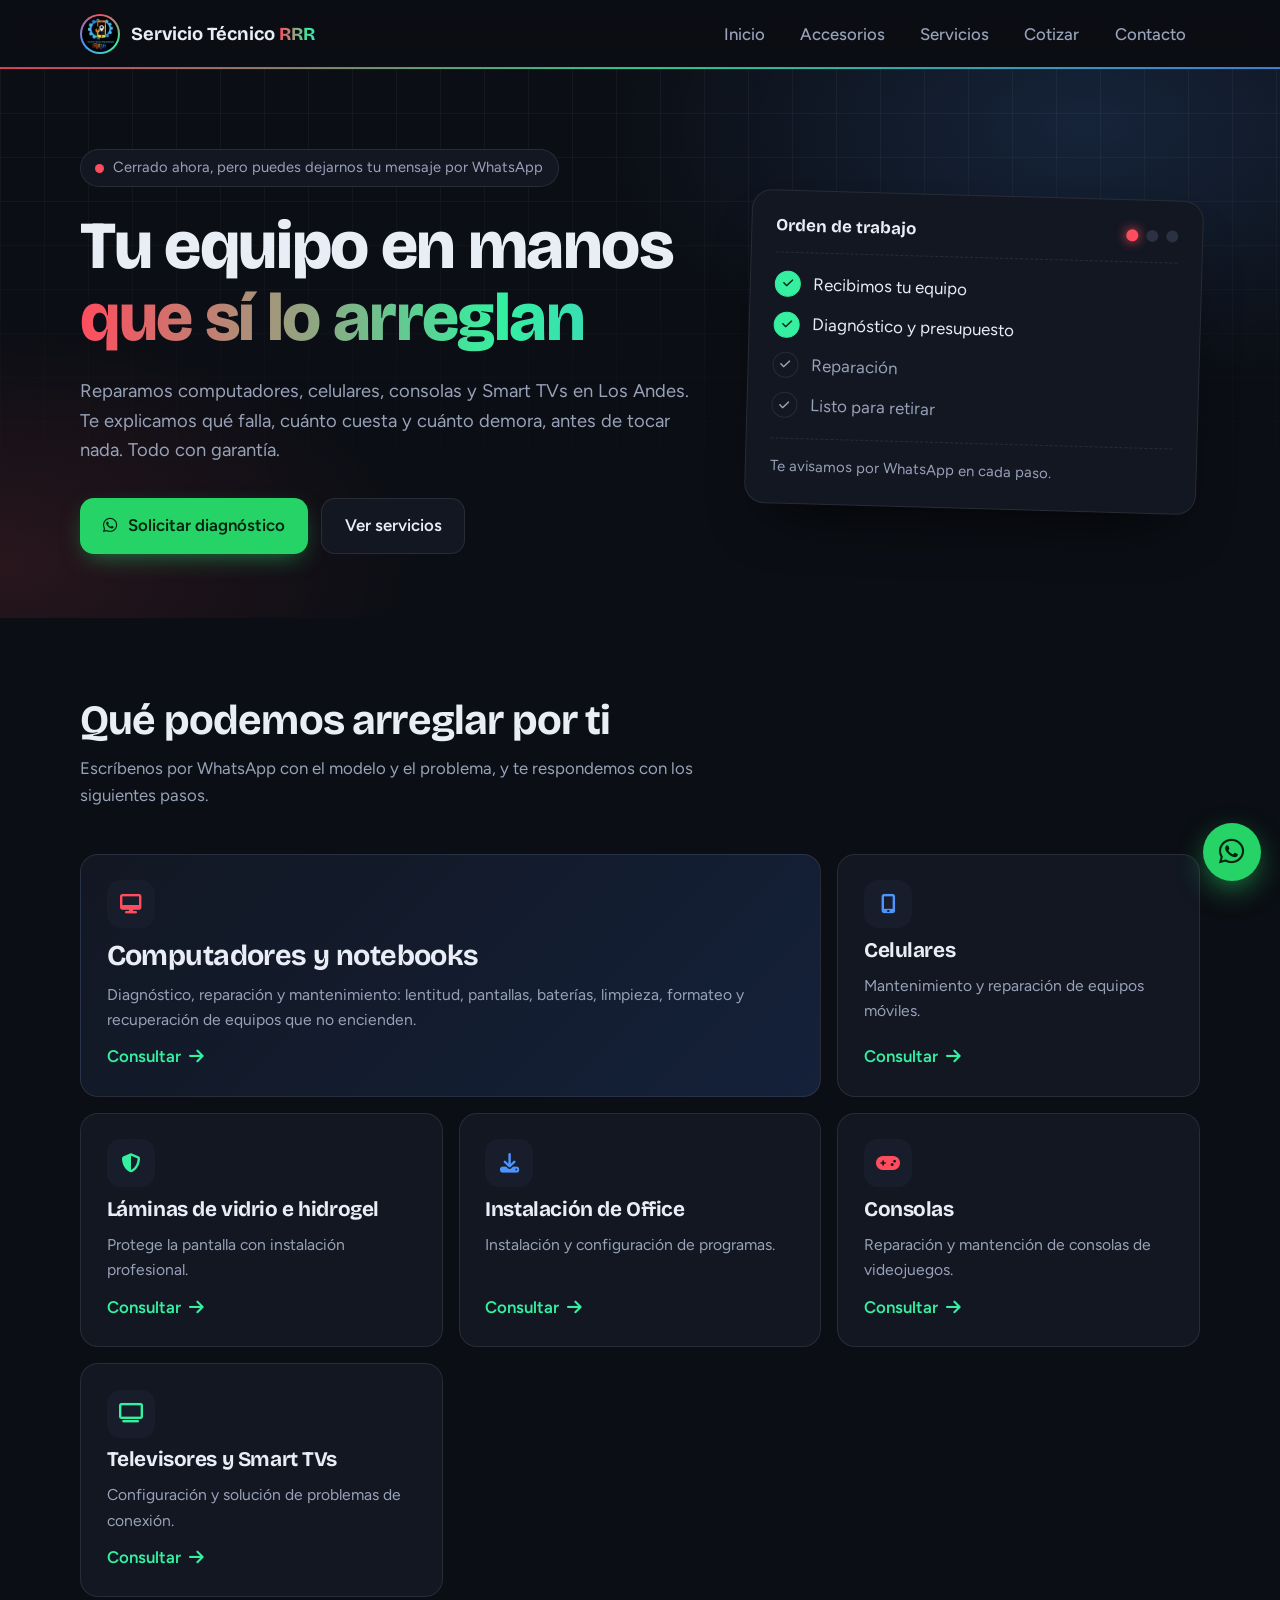
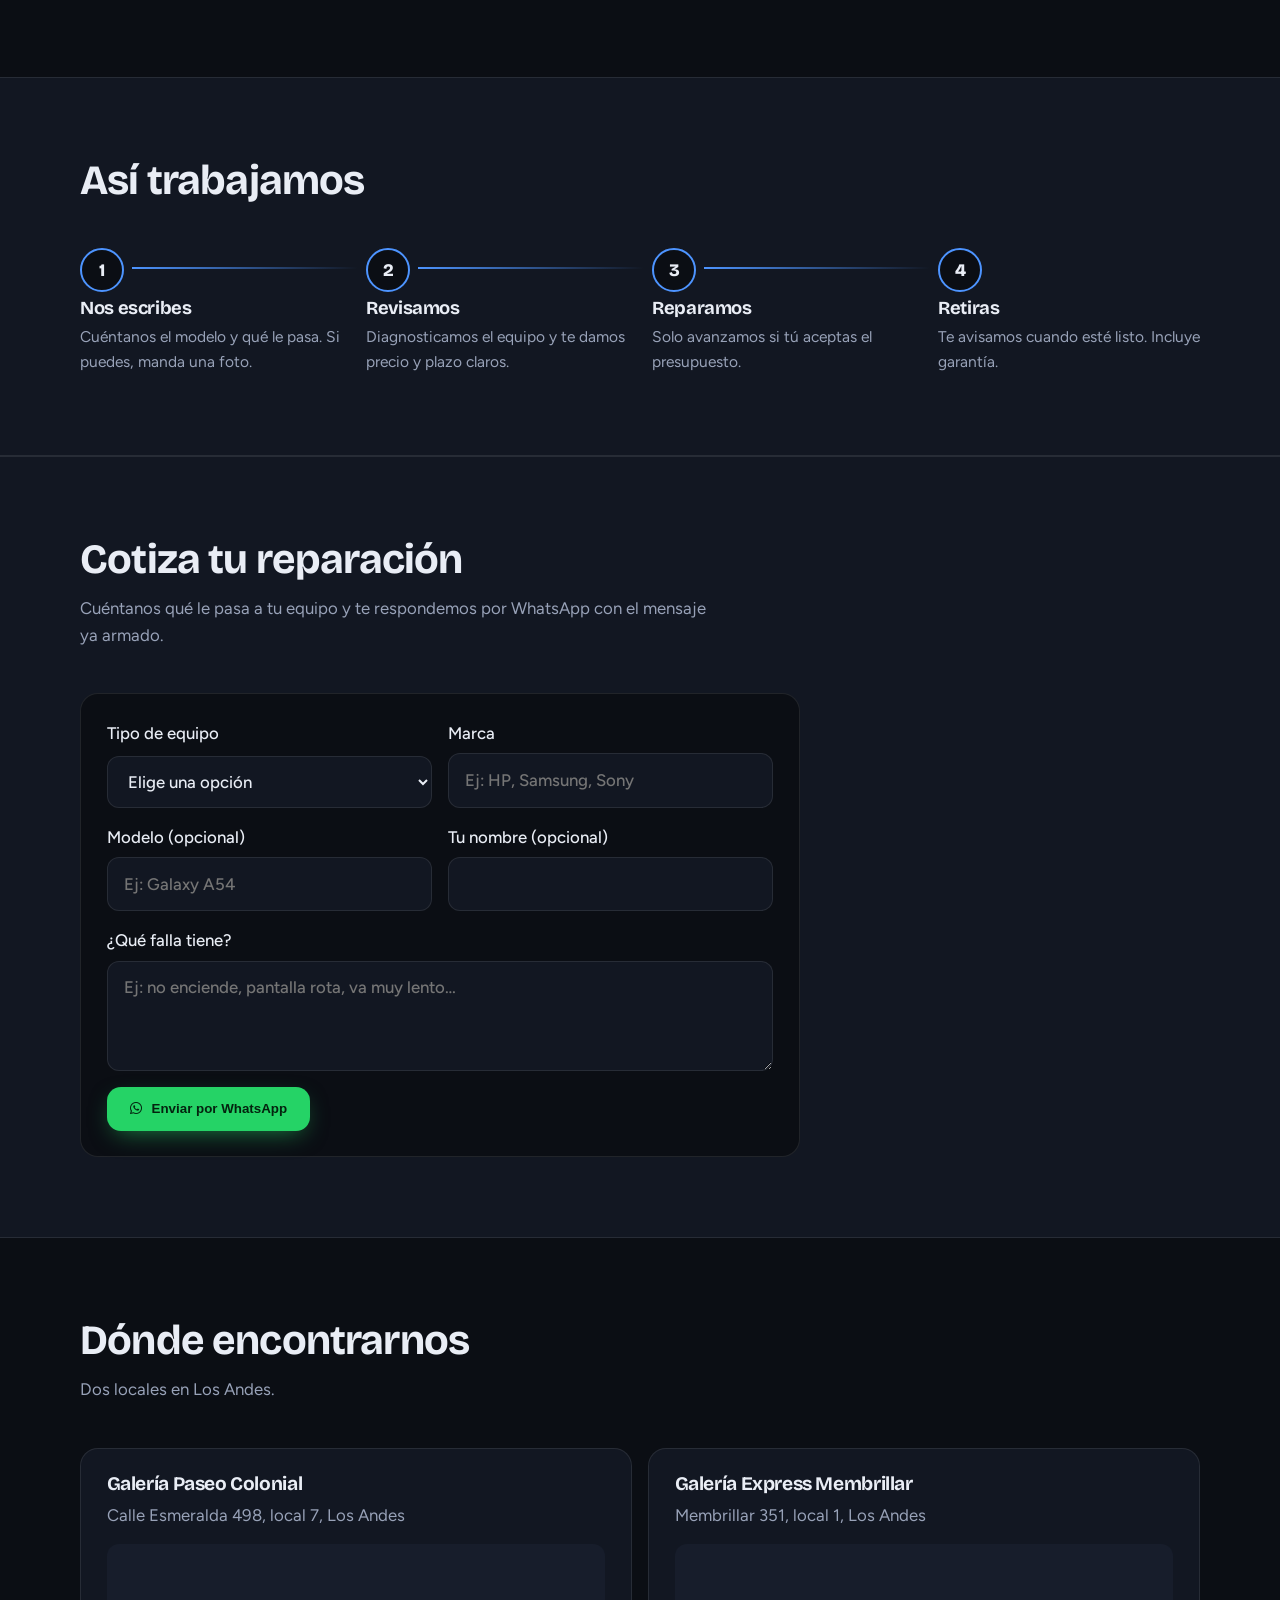
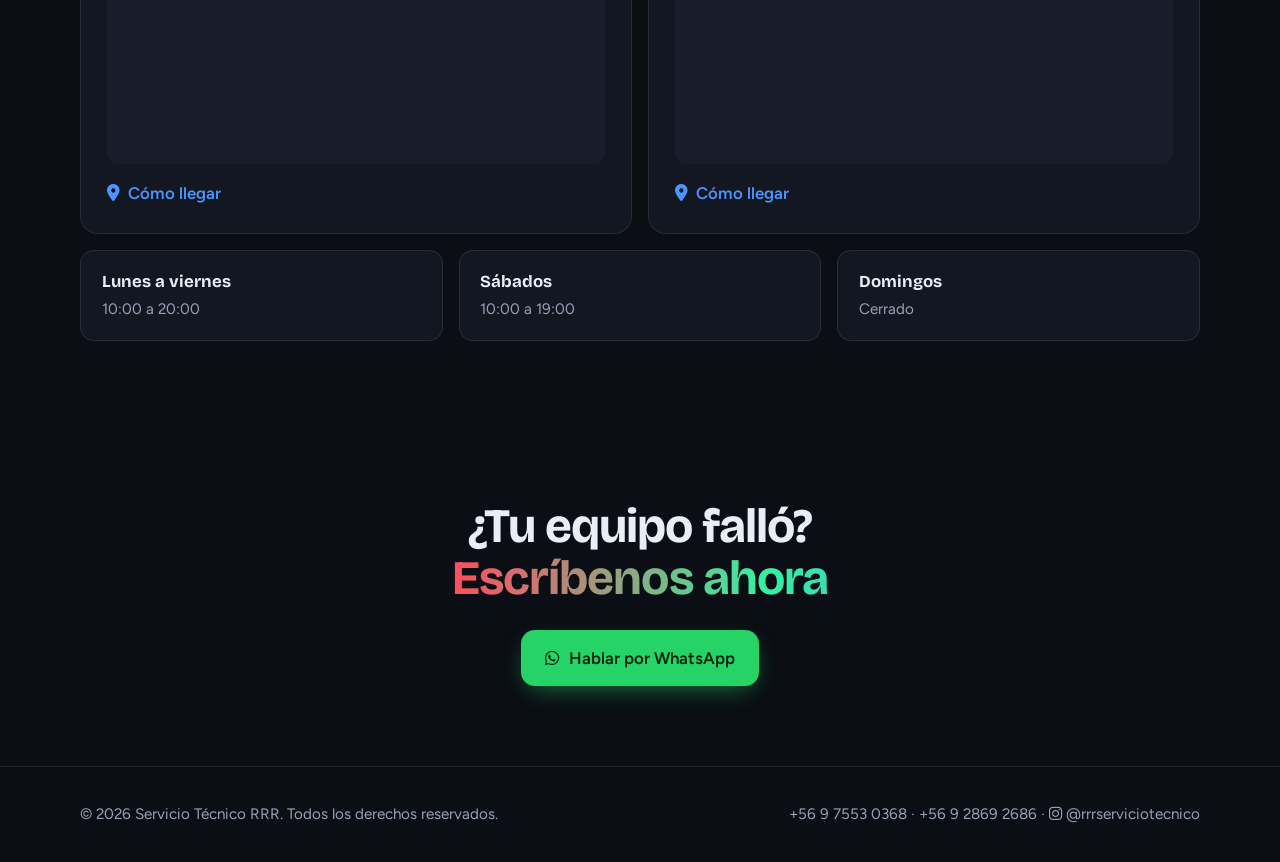
==== commit 21618dc4: "Update favicon links and replace old logo with new version" ====
--- a/index.html
+++ b/index.html
@@ -72,8 +72,8 @@
 }
 </script>
 <!-- Fuentes (Google Fonts) e íconos (Font Awesome) -->
-<link rel="icon" href="/img/logorrr.png" type="image/png">
-<link rel="apple-touch-icon" href="/img/logorrr.png">
+<link rel="icon" href="/img/logorrr.png.png" sizes="48x48">
+<link rel="apple-touch-icon" href="/img/logorrr.png.png" sizes="144x144">
 <link rel="preconnect" href="https://fonts.googleapis.com">
 <link rel="preconnect" href="https://fonts.gstatic.com" crossorigin>
 <link href="https://fonts.googleapis.com/css2?family=Bricolage+Grotesque:opsz,wght@12..96,500;12..96,700;12..96,800&family=Figtree:wght@400;500;600&display=swap" rel="stylesheet">
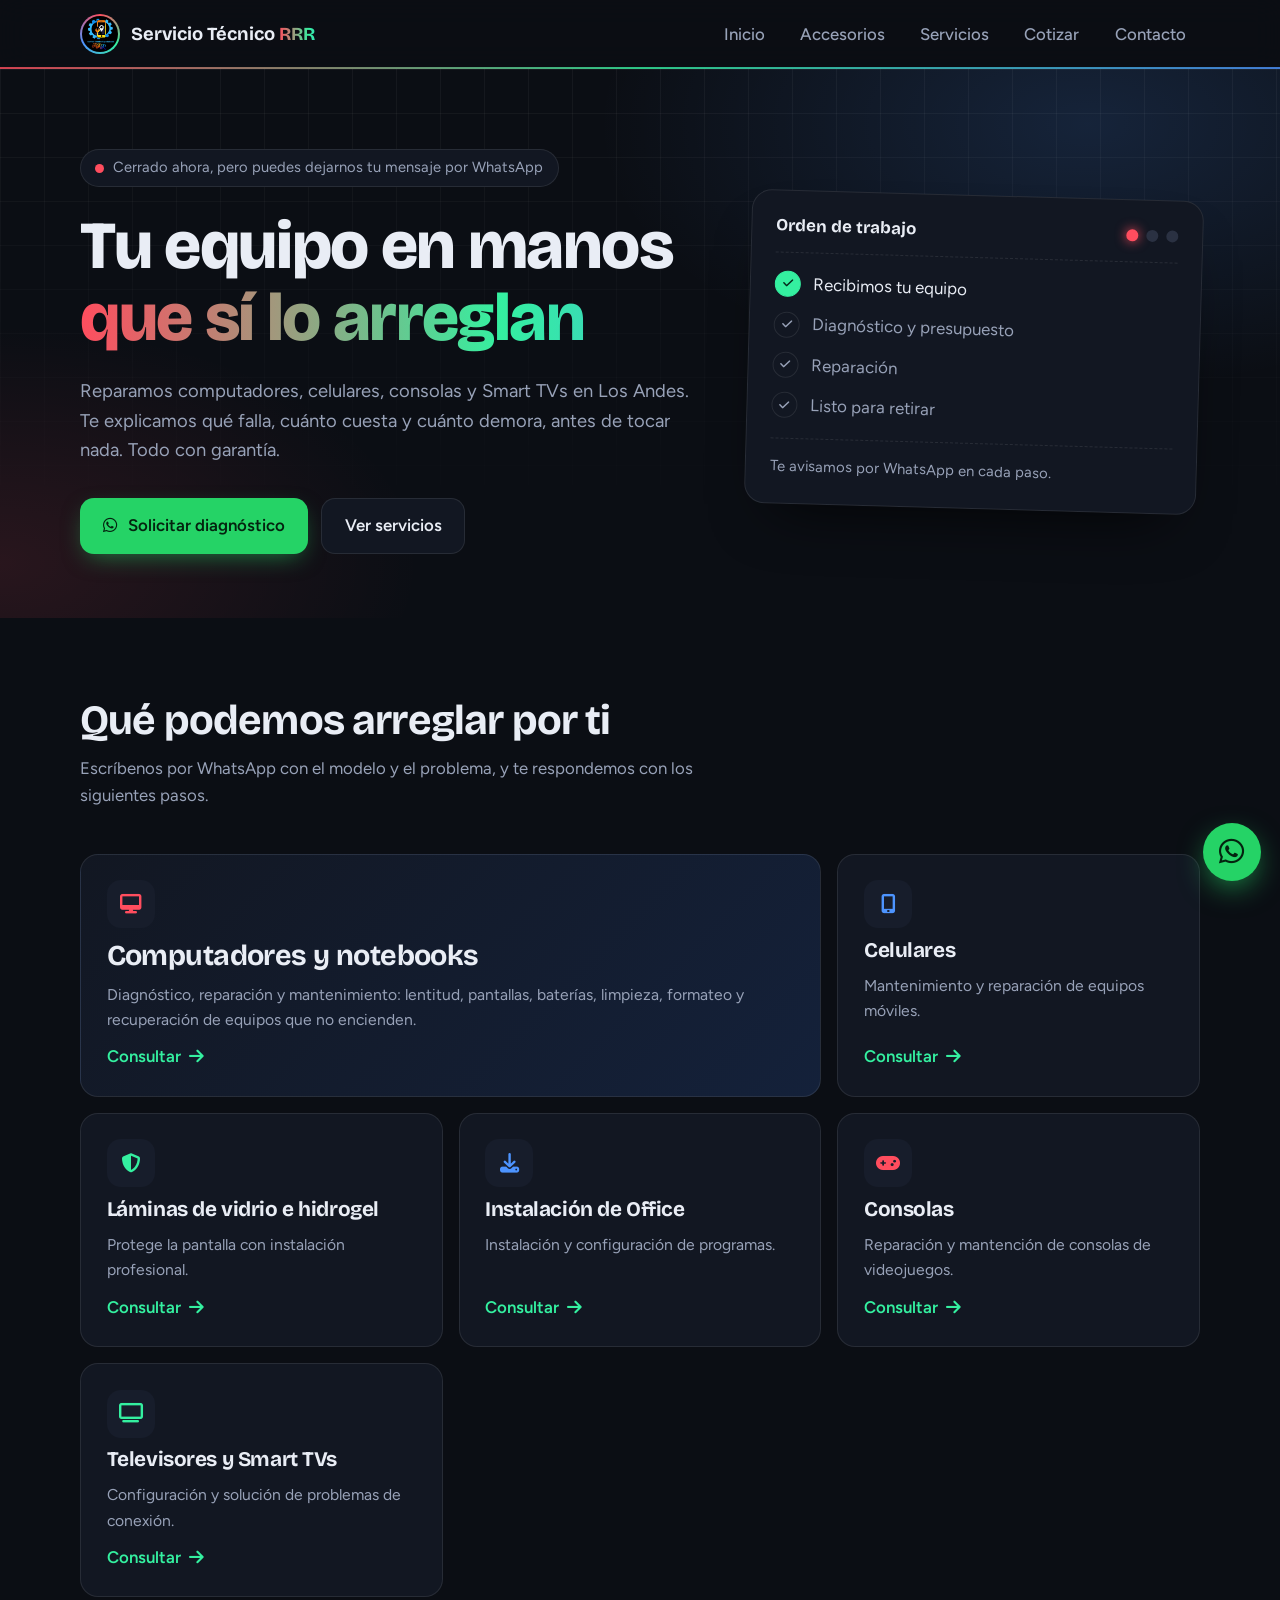
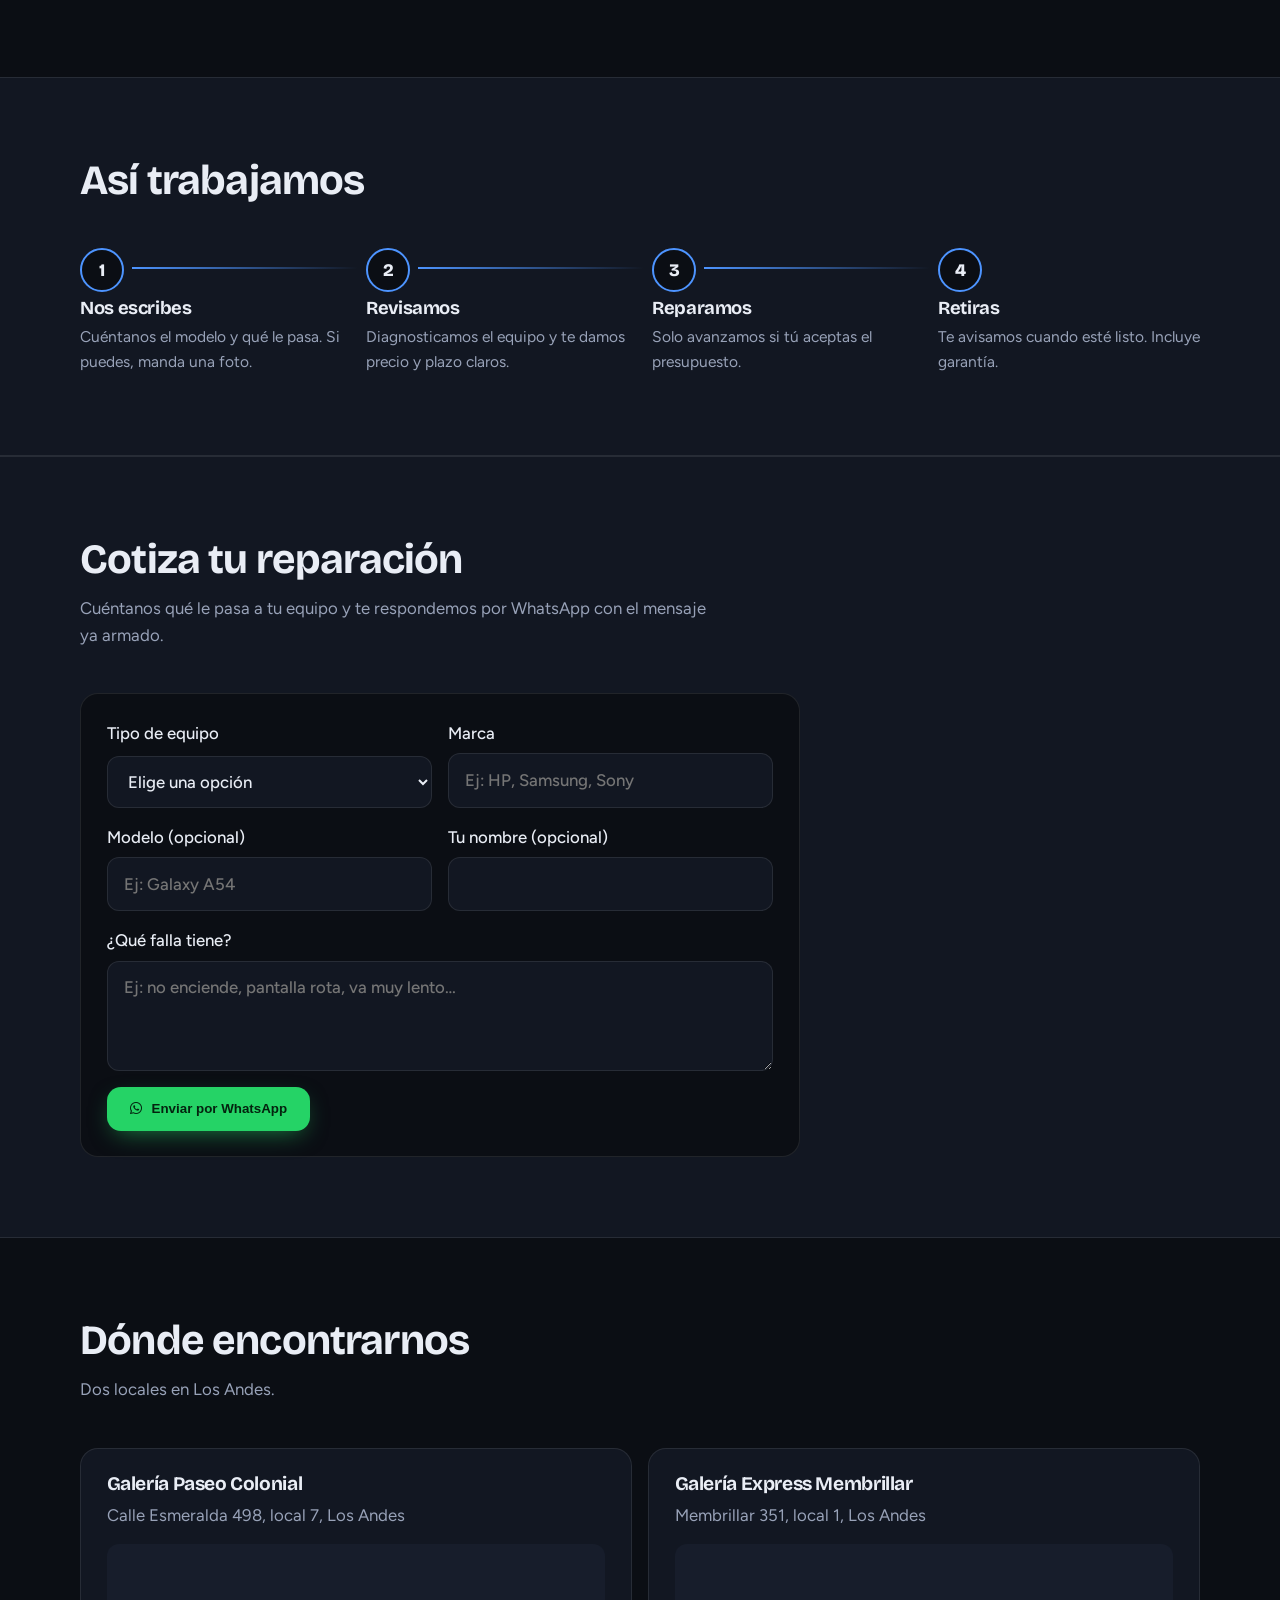
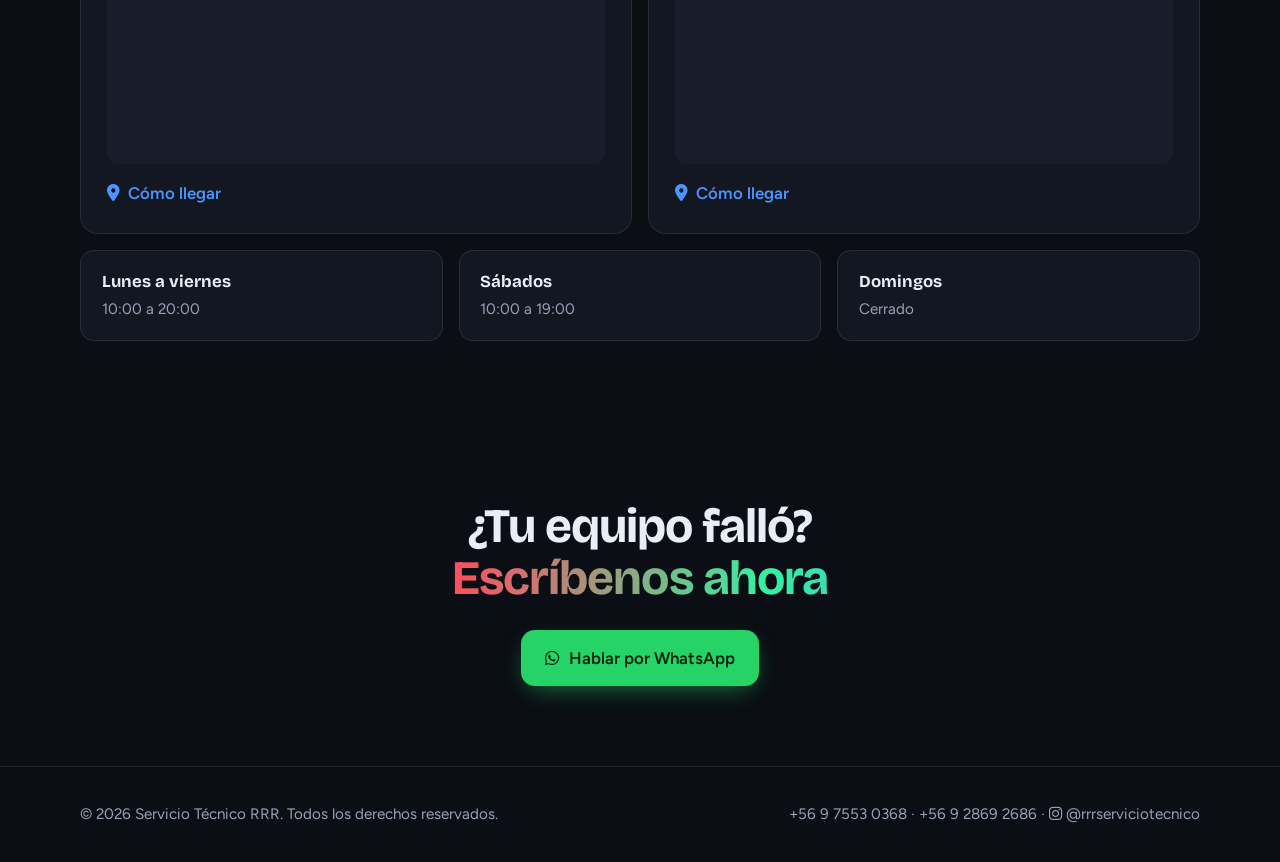
==== commit 0299ddc5: "Refactor code structure for improved readability and maintainability" ====
--- a/index.html
+++ b/index.html
@@ -72,8 +72,7 @@
 }
 </script>
 <!-- Fuentes (Google Fonts) e íconos (Font Awesome) -->
-<link rel="icon" href="/img/logorrr.png.png" sizes="48x48">
-<link rel="apple-touch-icon" href="/img/logorrr.png.png" sizes="144x144">
+<link rel="icon" href="/img/favicon.png" sizes="48x48">
 <link rel="preconnect" href="https://fonts.googleapis.com">
 <link rel="preconnect" href="https://fonts.gstatic.com" crossorigin>
 <link href="https://fonts.googleapis.com/css2?family=Bricolage+Grotesque:opsz,wght@12..96,500;12..96,700;12..96,800&family=Figtree:wght@400;500;600&display=swap" rel="stylesheet">
@@ -84,7 +83,7 @@
 <body>
 
 <!-- PANTALLA DE CARGA: logo que rebota; js/main.js la oculta al terminar de cargar -->
-<div id="pantalla-carga"><img src="img/logorrr.png" alt="Cargando RRR Servicio Técnico"></div>
+<div id="pantalla-carga"><img src="/img/logorrr.png" alt="Cargando RRR Servicio Técnico"></div>
 
 <!-- BARRA SUPERIOR: logo y menú. Si agregas una página, añade su enlace aquí y en las demás páginas -->
 <header class="top">
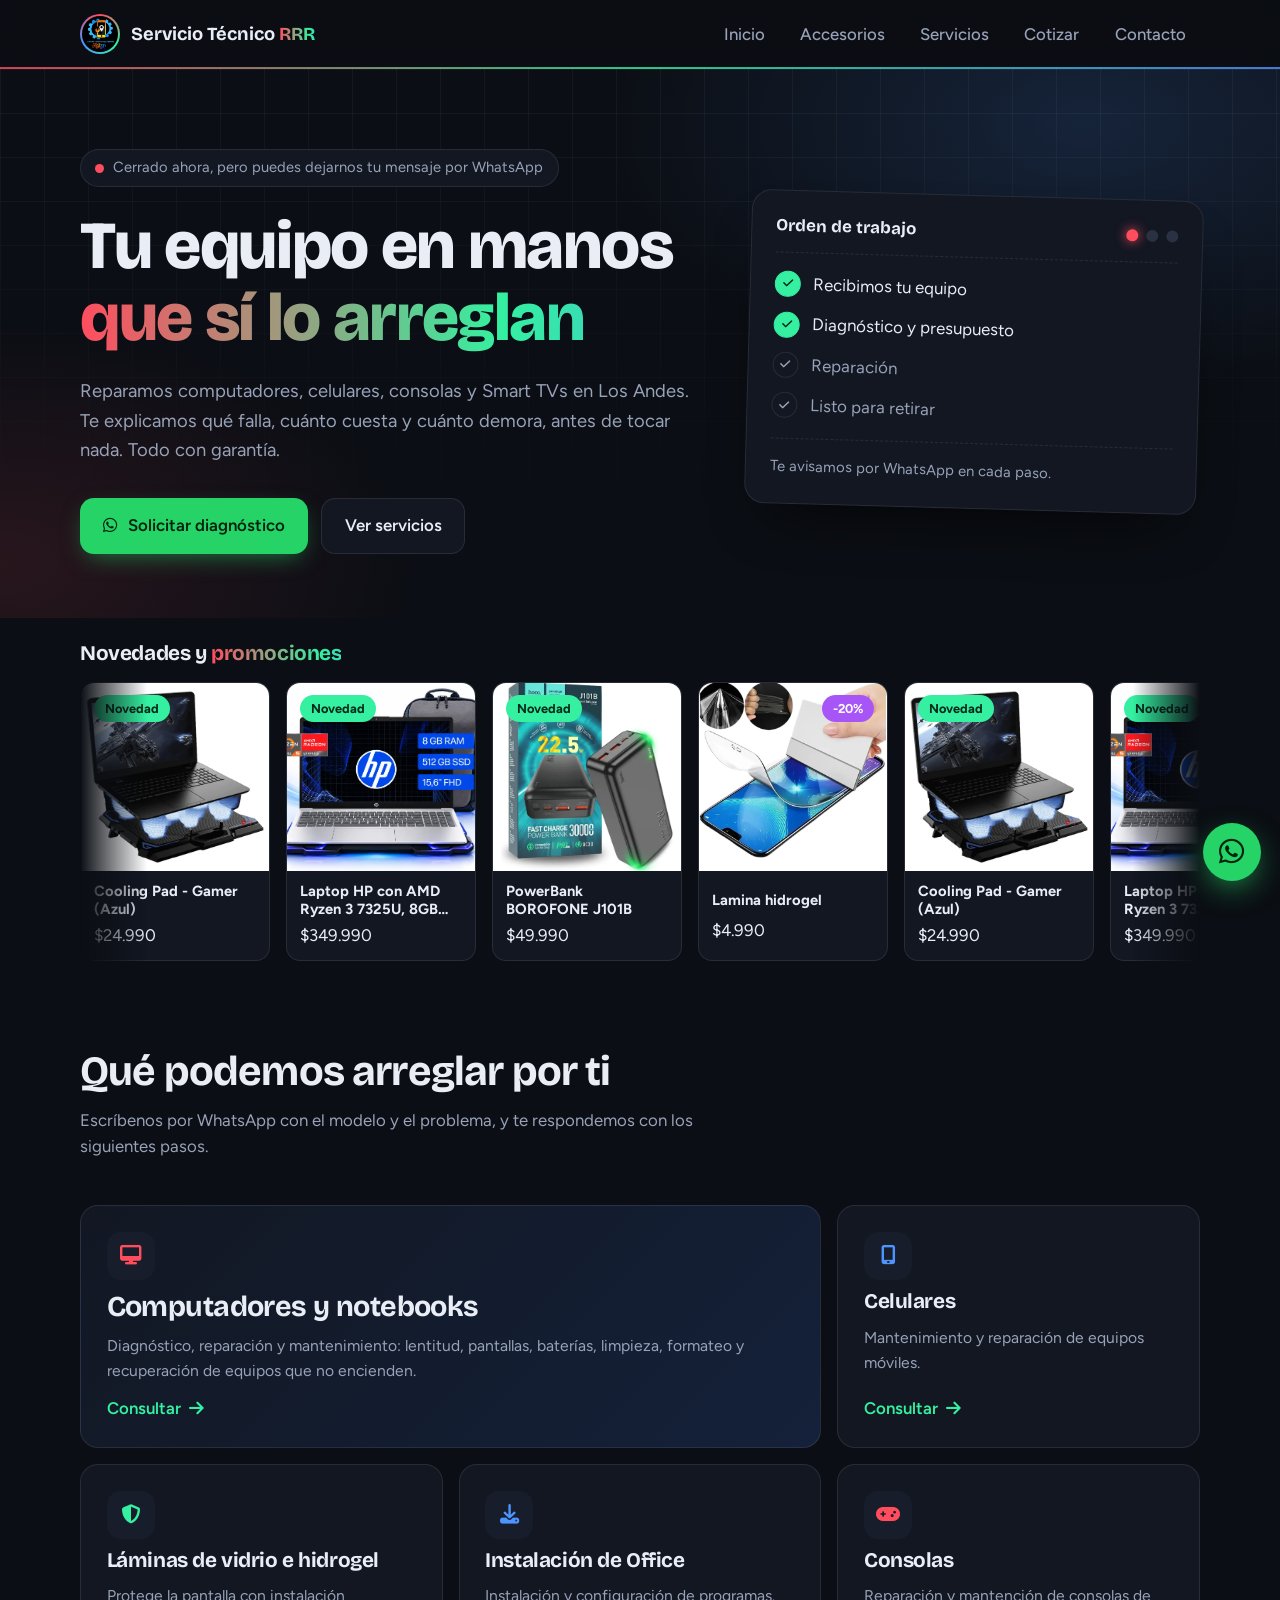
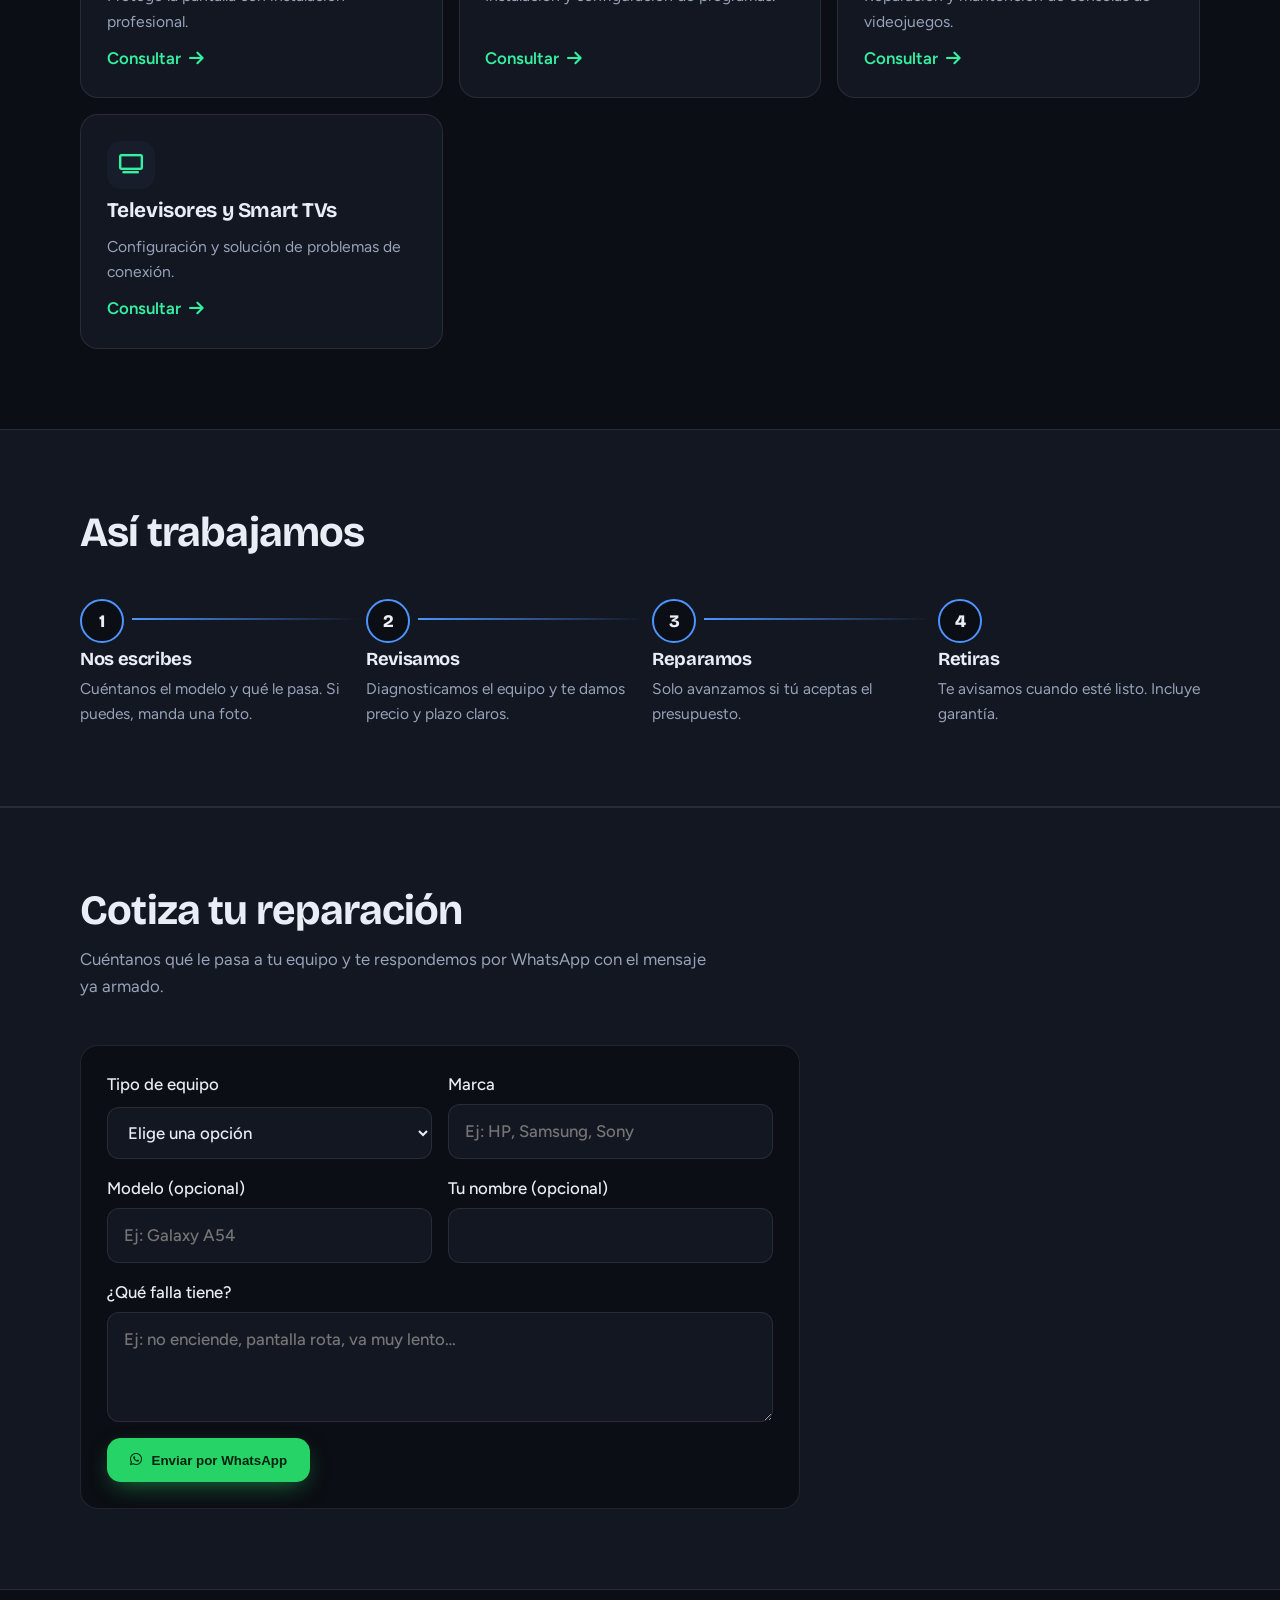
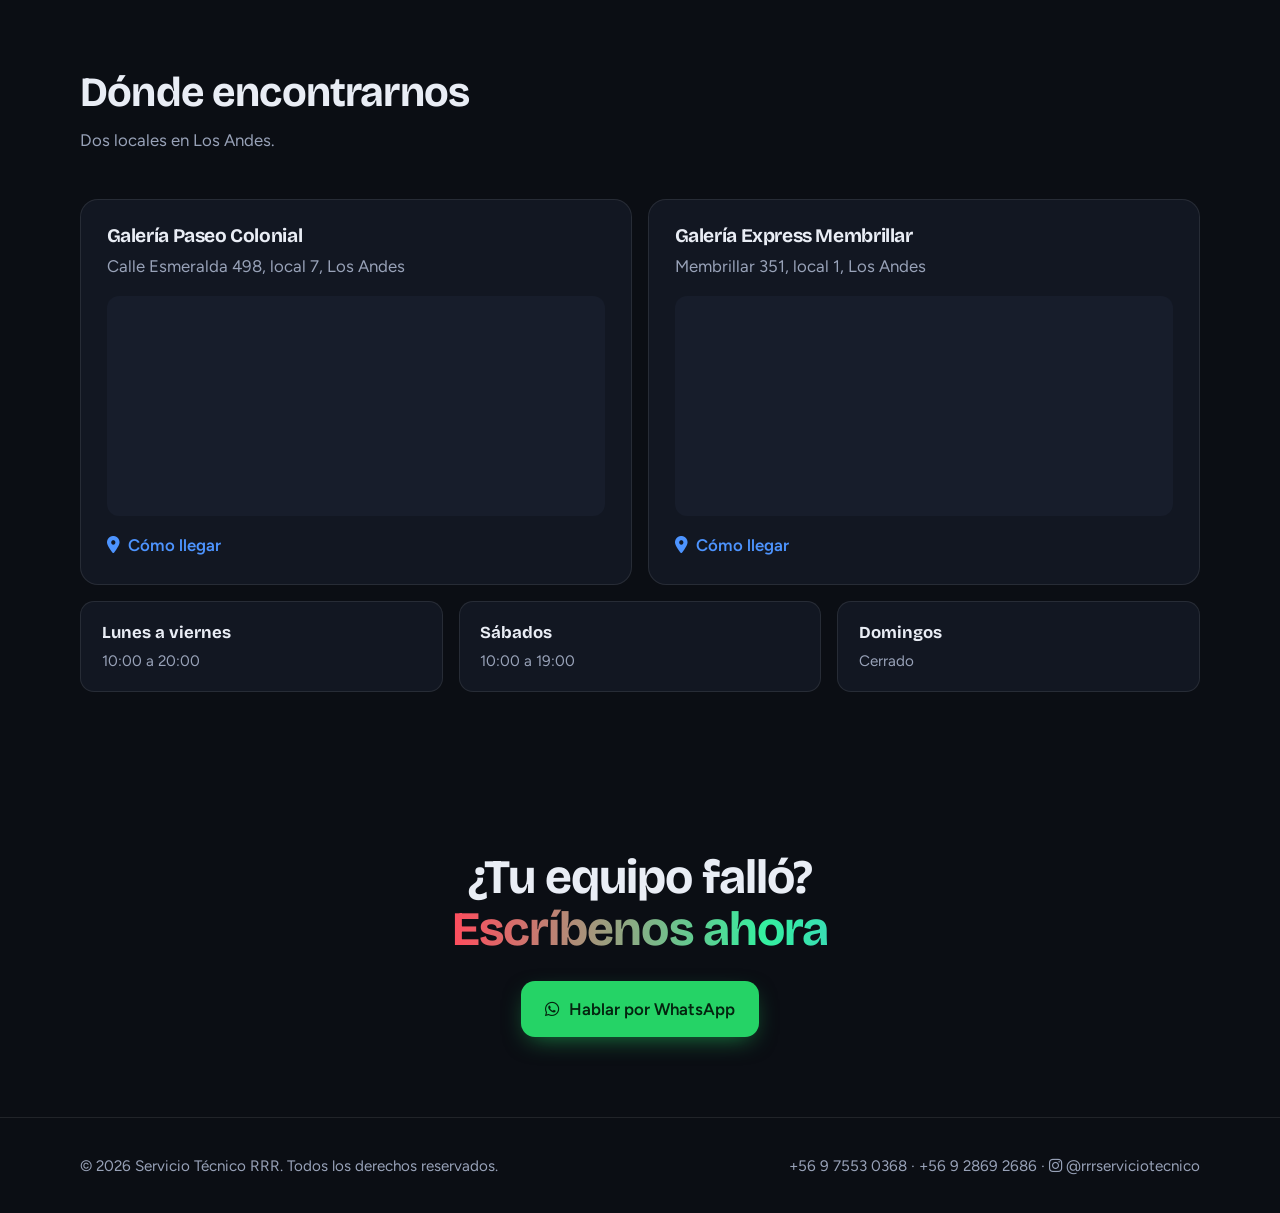
==== commit 001920ac: "Add carousel for new products and promotions in the homepage" ====
--- a/index.html
+++ b/index.html
@@ -132,6 +132,14 @@
   </section>
 
   <!-- SERVICIOS: para agregar uno, copia un <article class="srv"> completo y cambia ícono, título, texto y mensaje de WhatsApp -->
+  <!-- NOVEDADES Y PROMOCIONES: carrusel automático (js/destacados.js lo llena desde data/productos.json) -->
+  <section class="destacados" id="destacados" hidden>
+    <div class="wrap">
+      <h2>Novedades y <span class="rgb-text">promociones</span></h2>
+    </div>
+    <div class="wrap"><div class="dest-cinta"><div class="dest-pista" id="destacados-pista"></div></div></div>
+  </section>
+
   <section class="s" id="servicios">
     <div class="wrap">
       <div class="s-head">
@@ -261,5 +269,6 @@
 
 <!-- SCRIPT compartido (menú móvil, animaciones, carga, abierto/cerrado) -->
 <script src="js/main.js" defer></script>
+<script src="js/destacados.js" defer></script>
 </body>
 </html>
--- a/css/main.css
+++ b/css/main.css
@@ -300,3 +300,32 @@
 .cotiza input:focus,.cotiza select:focus,.cotiza textarea:focus{outline:none;border-color:var(--b)}
 .cotiza textarea{min-height:110px;resize:vertical}
 @media (max-width:640px){.cotiza form{grid-template-columns:1fr}}
+
+/* ===== PROMOCIONES (morado) ===== */
+:root{--promo:#a855f7}
+.chip-promo i{color:var(--promo);margin-right:.3rem}
+.chip-promo[aria-pressed="true"]{background:var(--promo);border-color:var(--promo);color:#fff}
+.chip-promo[aria-pressed="true"] i{color:#fff}
+.badge-promo{display:inline-block;width:fit-content;padding:.2rem .7rem;border-radius:999px;background:var(--promo);color:#fff;font-weight:700;font-size:.8rem}
+.prod-img .badge-promo{position:absolute;top:.8rem;right:.8rem;z-index:1}
+
+/* ===== CARRUSEL DE NOVEDADES Y PROMOCIONES (index.html) ===== */
+.destacados{padding:1.6rem 0 .5rem}
+.destacados[hidden]{display:none}
+.destacados h2{font-size:1.3rem;margin-bottom:1rem}
+.dest-cinta{overflow:hidden;-webkit-mask-image:linear-gradient(90deg,transparent,#000 6%,#000 94%,transparent);mask-image:linear-gradient(90deg,transparent,#000 6%,#000 94%,transparent)}
+.dest-pista{display:flex;width:max-content;animation:dest-mover var(--dur,30s) linear infinite}
+.dest-cinta:hover .dest-pista,.dest-cinta:focus-within .dest-pista{animation-play-state:paused}
+.dest-grupo{display:flex;gap:1rem;padding-right:1rem}
+.dest-card{flex:0 0 190px;display:grid;border-radius:14px;overflow:hidden;background:var(--bench);border:1px solid var(--line);color:var(--text);text-decoration:none;transition:.2s}
+.dest-card:hover,.dest-card:focus-visible{border-color:var(--b);transform:translateY(-3px)}
+.dest-card .prod-img{aspect-ratio:1/1;background:var(--bench-2)}
+.dest-card .prod-img img{width:100%;height:100%;object-fit:cover;display:block}
+.dest-body{display:grid;gap:.2rem;padding:.7rem .8rem}
+.dest-body strong{font-size:.92rem;line-height:1.25;display:-webkit-box;-webkit-line-clamp:2;-webkit-box-orient:vertical;overflow:hidden}
+@keyframes dest-mover{to{transform:translateX(-50%)}}
+@media (prefers-reduced-motion:reduce){
+  .dest-cinta{overflow-x:auto;-webkit-mask-image:none;mask-image:none}
+  .dest-pista{animation:none}
+  .dest-grupo[aria-hidden="true"]{display:none}
+}
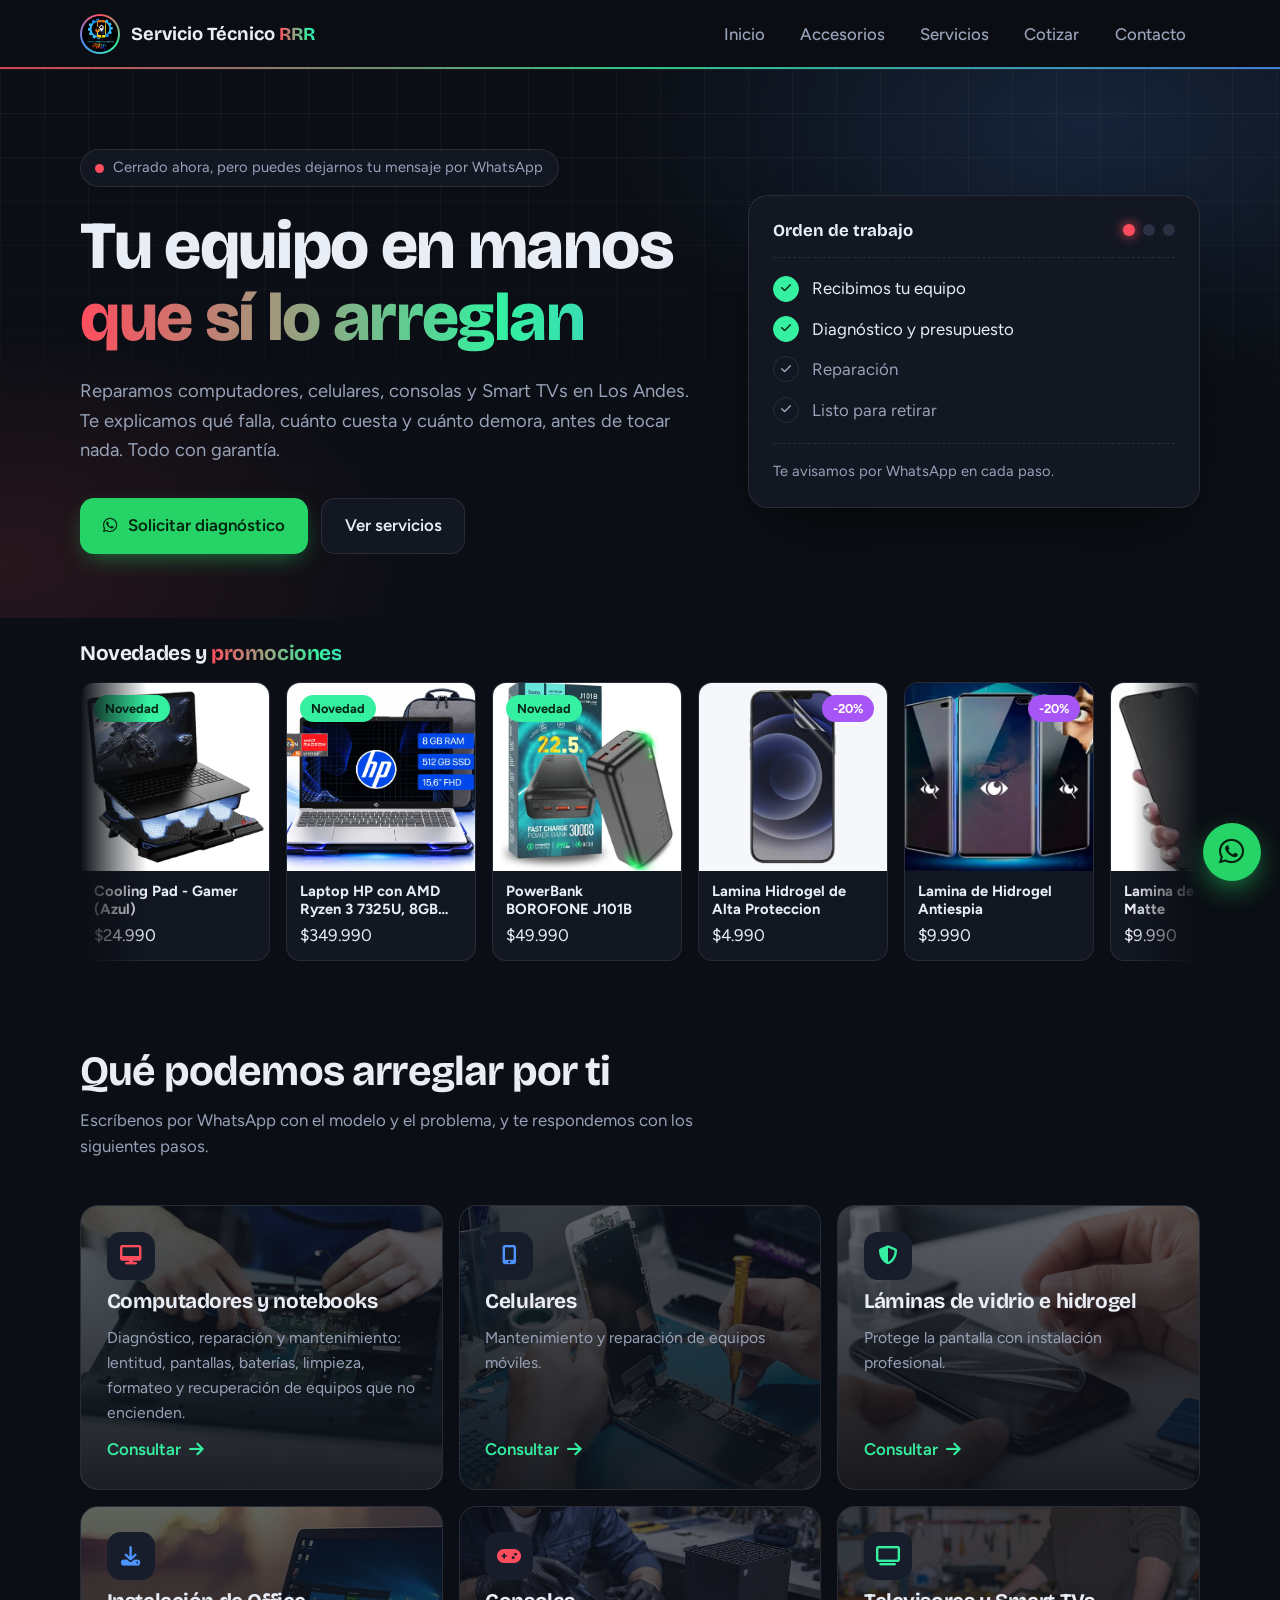
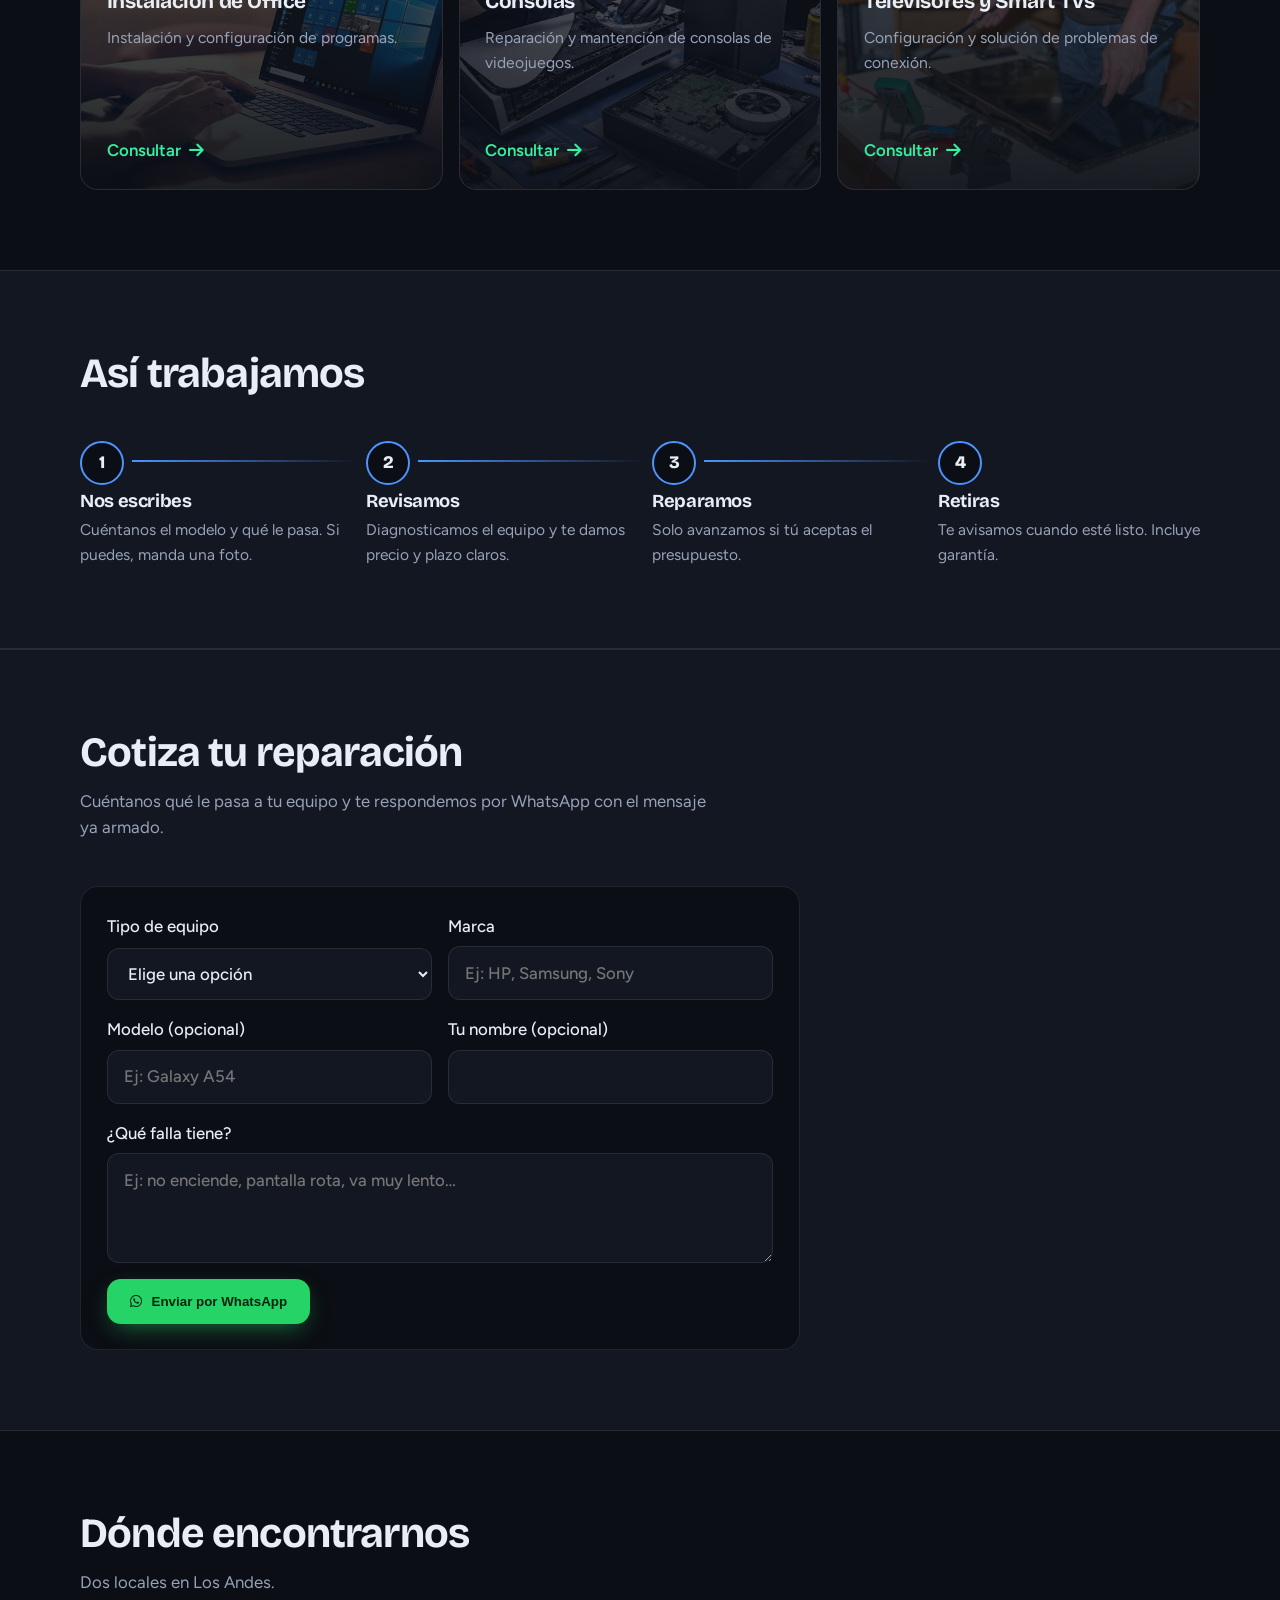
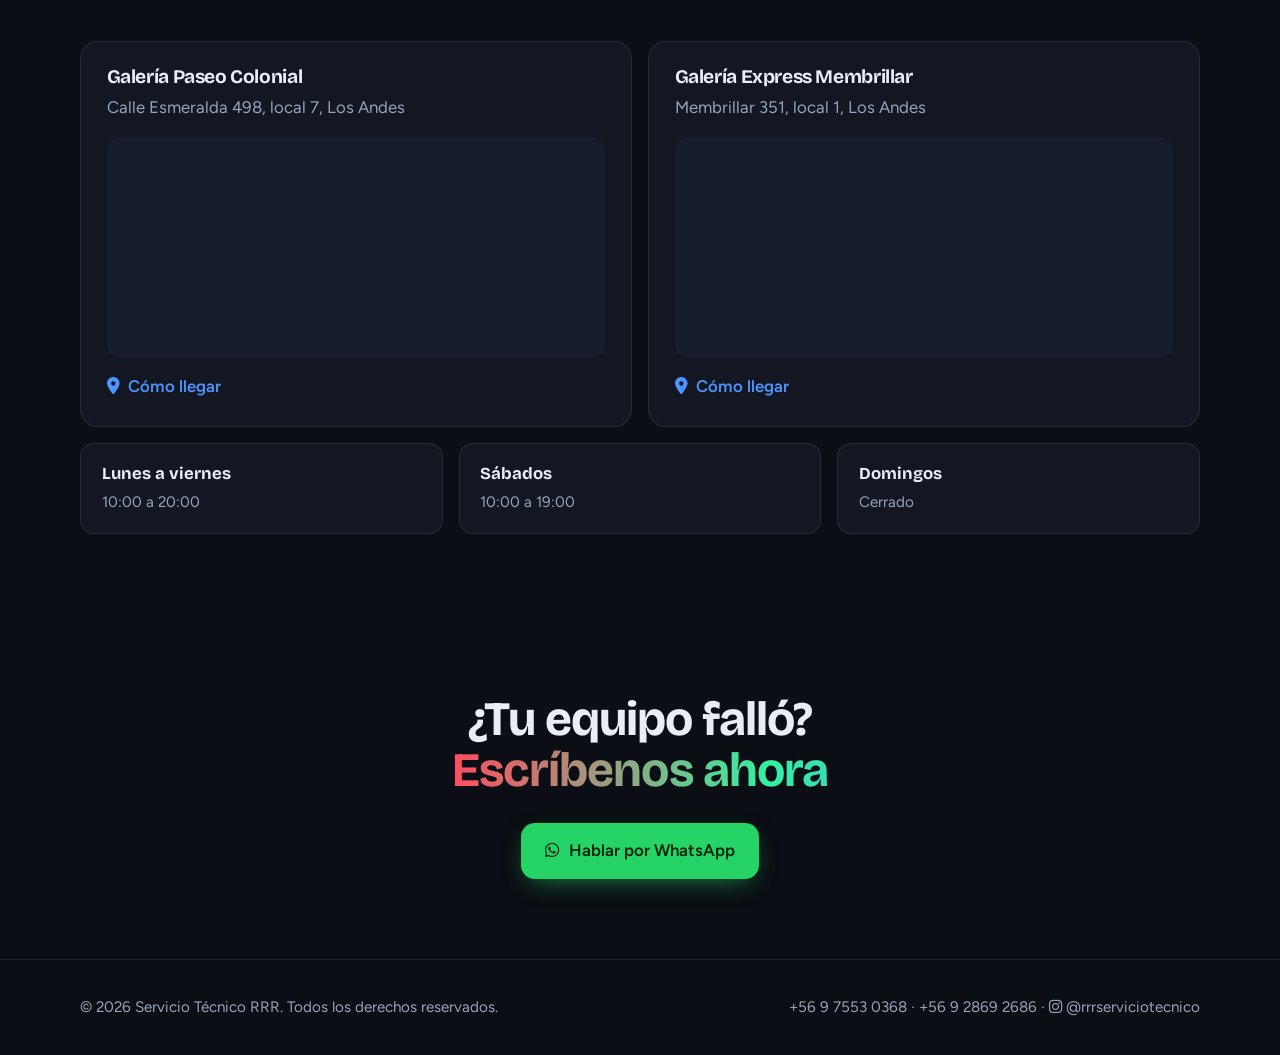
==== commit 15910a80: "Refactor code structure for improved readability and maintainability" ====
--- a/index.html
+++ b/index.html
@@ -149,37 +149,37 @@
       <div class="bench">
         <!-- Tarjeta destacada (más ancha). Las demás son <article class="srv"> -->
         <article class="srv big">
-          <div class="ico"><i class="fas fa-desktop"></i></div>
+          <img class="srv-bg" src="img/servicios/computadores.jpg" alt="" loading="lazy" onerror="this.remove()"><div class="ico"><i class="fas fa-desktop"></i></div>
           <h3>Computadores y notebooks</h3>
           <p>Diagnóstico, reparación y mantenimiento: lentitud, pantallas, baterías, limpieza, formateo y recuperación de equipos que no encienden.</p>
           <a class="ask" href="https://wa.me/56975530368?text=Hola,%20necesito%20reparación%20de%20computador" target="_blank" rel="noopener noreferrer">Consultar <i class="fas fa-arrow-right"></i></a>
         </article>
         <article class="srv">
-          <div class="ico"><i class="fas fa-mobile-alt"></i></div>
+          <img class="srv-bg" src="img/servicios/celulares.jpg" alt="" loading="lazy" onerror="this.remove()"><div class="ico"><i class="fas fa-mobile-alt"></i></div>
           <h3>Celulares</h3>
           <p>Mantenimiento y reparación de equipos móviles.</p>
           <a class="ask" href="https://wa.me/56975530368?text=Hola,%20necesito%20reparación%20de%20celular" target="_blank" rel="noopener noreferrer">Consultar <i class="fas fa-arrow-right"></i></a>
         </article>
         <article class="srv">
-          <div class="ico"><i class="fas fa-shield-alt"></i></div>
+          <img class="srv-bg" src="img/servicios/laminas.webp" alt="" loading="lazy" onerror="this.remove()"><div class="ico"><i class="fas fa-shield-alt"></i></div>
           <h3>Láminas de vidrio e hidrogel</h3>
           <p>Protege la pantalla con instalación profesional.</p>
           <a class="ask" href="https://wa.me/56975530368?text=Hola,%20quiero%20una%20lámina%20para%20mi%20equipo" target="_blank" rel="noopener noreferrer">Consultar <i class="fas fa-arrow-right"></i></a>
         </article>
         <article class="srv">
-          <div class="ico"><i class="fas fa-download"></i></div>
+          <img class="srv-bg" src="img/servicios/office.webp" alt="" loading="lazy" onerror="this.remove()"><div class="ico"><i class="fas fa-download"></i></div>
           <h3>Instalación de Office</h3>
           <p>Instalación y configuración de programas.</p>
           <a class="ask" href="https://wa.me/56975530368?text=Hola,%20necesito%20instalar%20Office" target="_blank" rel="noopener noreferrer">Consultar <i class="fas fa-arrow-right"></i></a>
         </article>
         <article class="srv">
-          <div class="ico"><i class="fas fa-gamepad"></i></div>
+          <img class="srv-bg" src="img/servicios/consolas.jpg" alt="" loading="lazy" onerror="this.remove()"><div class="ico"><i class="fas fa-gamepad"></i></div>
           <h3>Consolas</h3>
           <p>Reparación y mantención de consolas de videojuegos.</p>
           <a class="ask" href="https://wa.me/56975530368?text=Hola,%20necesito%20ayuda%20con%20mi%20consola" target="_blank" rel="noopener noreferrer">Consultar <i class="fas fa-arrow-right"></i></a>
         </article>
         <article class="srv">
-          <div class="ico"><i class="fas fa-tv"></i></div>
+          <img class="srv-bg" src="img/servicios/televisores.jpg" alt="" loading="lazy" onerror="this.remove()"><div class="ico"><i class="fas fa-tv"></i></div>
           <h3>Televisores y Smart TVs</h3>
           <p>Configuración y solución de problemas de conexión.</p>
           <a class="ask" href="https://wa.me/56975530368?text=Hola,%20necesito%20ayuda%20con%20mi%20televisión" target="_blank" rel="noopener noreferrer">Consultar <i class="fas fa-arrow-right"></i></a>
--- a/css/main.css
+++ b/css/main.css
@@ -94,7 +94,7 @@
 .estado.cerrado i{background:var(--r)}
 
 /* Tarjeta "Orden de trabajo" (hero y página 404) */
-.orden{background:var(--bench);border:1px solid var(--line);border-radius:20px;padding:1.5rem;box-shadow:0 30px 60px -30px rgba(0,0,0,.8);transform:rotate(1.6deg)}
+.orden{background:var(--bench);border:1px solid var(--line);border-radius:20px;padding:1.5rem;box-shadow:0 30px 60px -30px rgba(0,0,0,.8)}
 .orden-head{display:flex;justify-content:space-between;align-items:center;padding-bottom:1rem;border-bottom:1px dashed var(--line);margin-bottom:1.1rem}
 .orden-head strong{font:700 1.05rem var(--display)}
 .leds{display:flex;gap:.5rem}
@@ -119,7 +119,7 @@
 
 /* Servicios: panel de herramientas, la tarjeta principal es más grande */
 /* Grilla de servicios: 6 columnas (tarjeta normal ocupa 2, la .big ocupa 4) */
-.bench{display:grid;grid-template-columns:repeat(6,1fr);gap:1rem}
+.bench{display:grid;grid-template-columns:repeat(6,1fr);grid-auto-rows:1fr;gap:1rem}
 .srv{position:relative;grid-column:span 2;display:flex;flex-direction:column;gap:.7rem;padding:1.6rem;border-radius:18px;background:var(--bench);border:1px solid var(--line);overflow:hidden;transition:border-color .25s,transform .25s}
 /* Luz azul que sigue al mouse (la posición la fija js/main.js) */
 .srv::before{content:"";position:absolute;inset:0;background:radial-gradient(260px circle at var(--mx,50%) var(--my,0%),rgba(77,148,255,.18),transparent 70%);opacity:0;transition:opacity .3s}
@@ -132,8 +132,8 @@
 .srv .ask{font-weight:600;color:var(--g);display:inline-flex;gap:.5rem;align-items:center}
 .srv .ask i{transition:transform .2s}
 .srv:hover .ask i{transform:translateX(4px)}
-.srv.big{grid-column:span 4;grid-row:span 1;background:linear-gradient(135deg,var(--bench),#14213a)}
-.srv.big h3{font-size:1.8rem}
+.srv.big{grid-column:span 2}
+
 /* Color del ícono de cada servicio (rojo, azul o verde según su posición) */
 .srv:nth-child(2) .ico{color:var(--b)}.srv:nth-child(3) .ico{color:var(--g)}.srv:nth-child(1) .ico{color:var(--r)}
 .srv:nth-child(4) .ico{color:var(--b)}.srv:nth-child(5) .ico{color:var(--r)}.srv:nth-child(6) .ico{color:var(--g)}
@@ -179,7 +179,6 @@
   .orden{transform:none}
   .bench{grid-template-columns:repeat(2,1fr)}
   .srv,.srv.big{grid-column:span 1}
-  .srv.big{grid-column:span 2}
   .steps{grid-template-columns:1fr 1fr}
   .steps li::after{display:none}
   .locales,.horario{grid-template-columns:1fr}
@@ -329,3 +328,11 @@
   .dest-pista{animation:none}
   .dest-grupo[aria-hidden="true"]{display:none}
 }
+
+/* ===== FOTO DE FONDO EN LAS TARJETAS DE SERVICIOS (img/servicios/...) ===== */
+.srv{min-height:250px}
+.srv>*:not(.srv-bg){z-index:2}
+.srv::before{z-index:1}
+.srv>.srv-bg{position:absolute;inset:0;width:100%;height:100%;object-fit:cover;z-index:0;opacity:.45;transition:opacity .3s,transform .5s}
+.srv:hover>.srv-bg{opacity:.6;transform:scale(1.04)}
+.srv:has(.srv-bg)::after{content:"";position:absolute;inset:0;z-index:1;background:linear-gradient(180deg,rgba(11,14,20,.25),rgba(11,14,20,.85))}
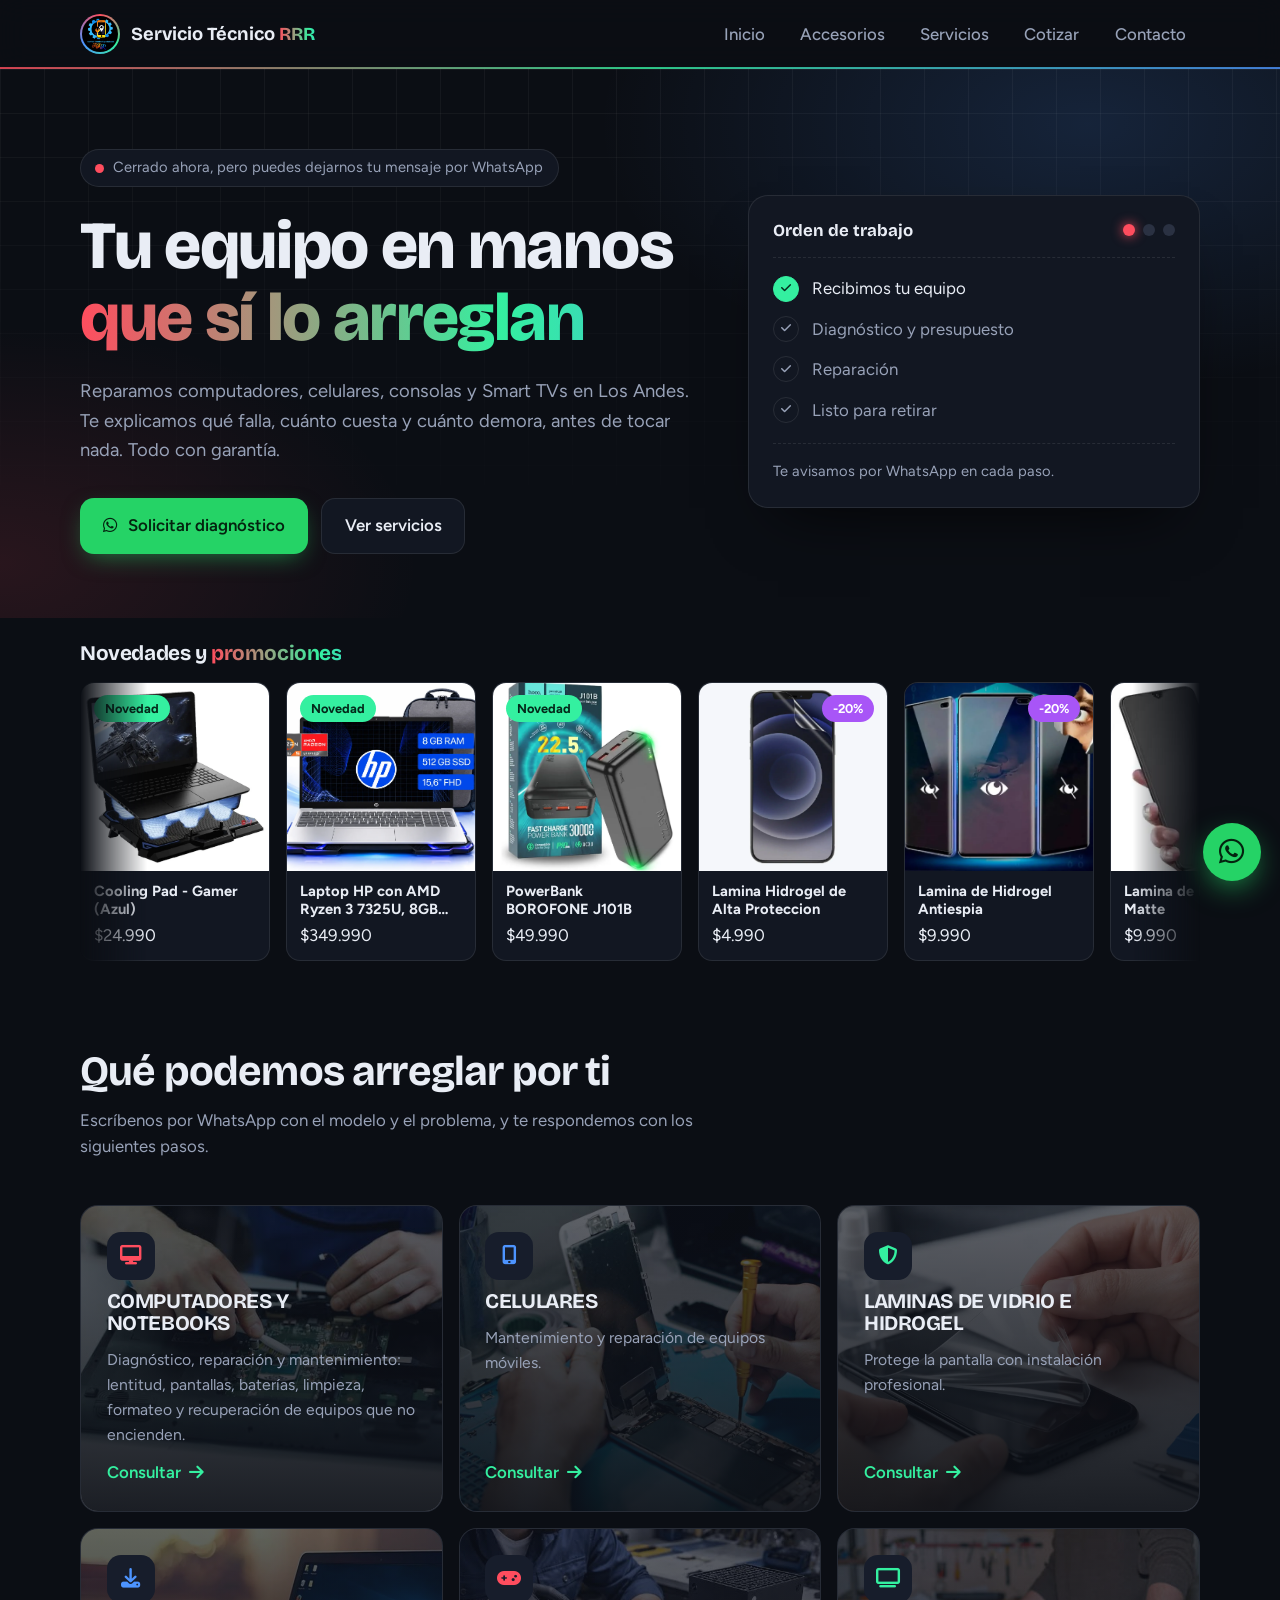
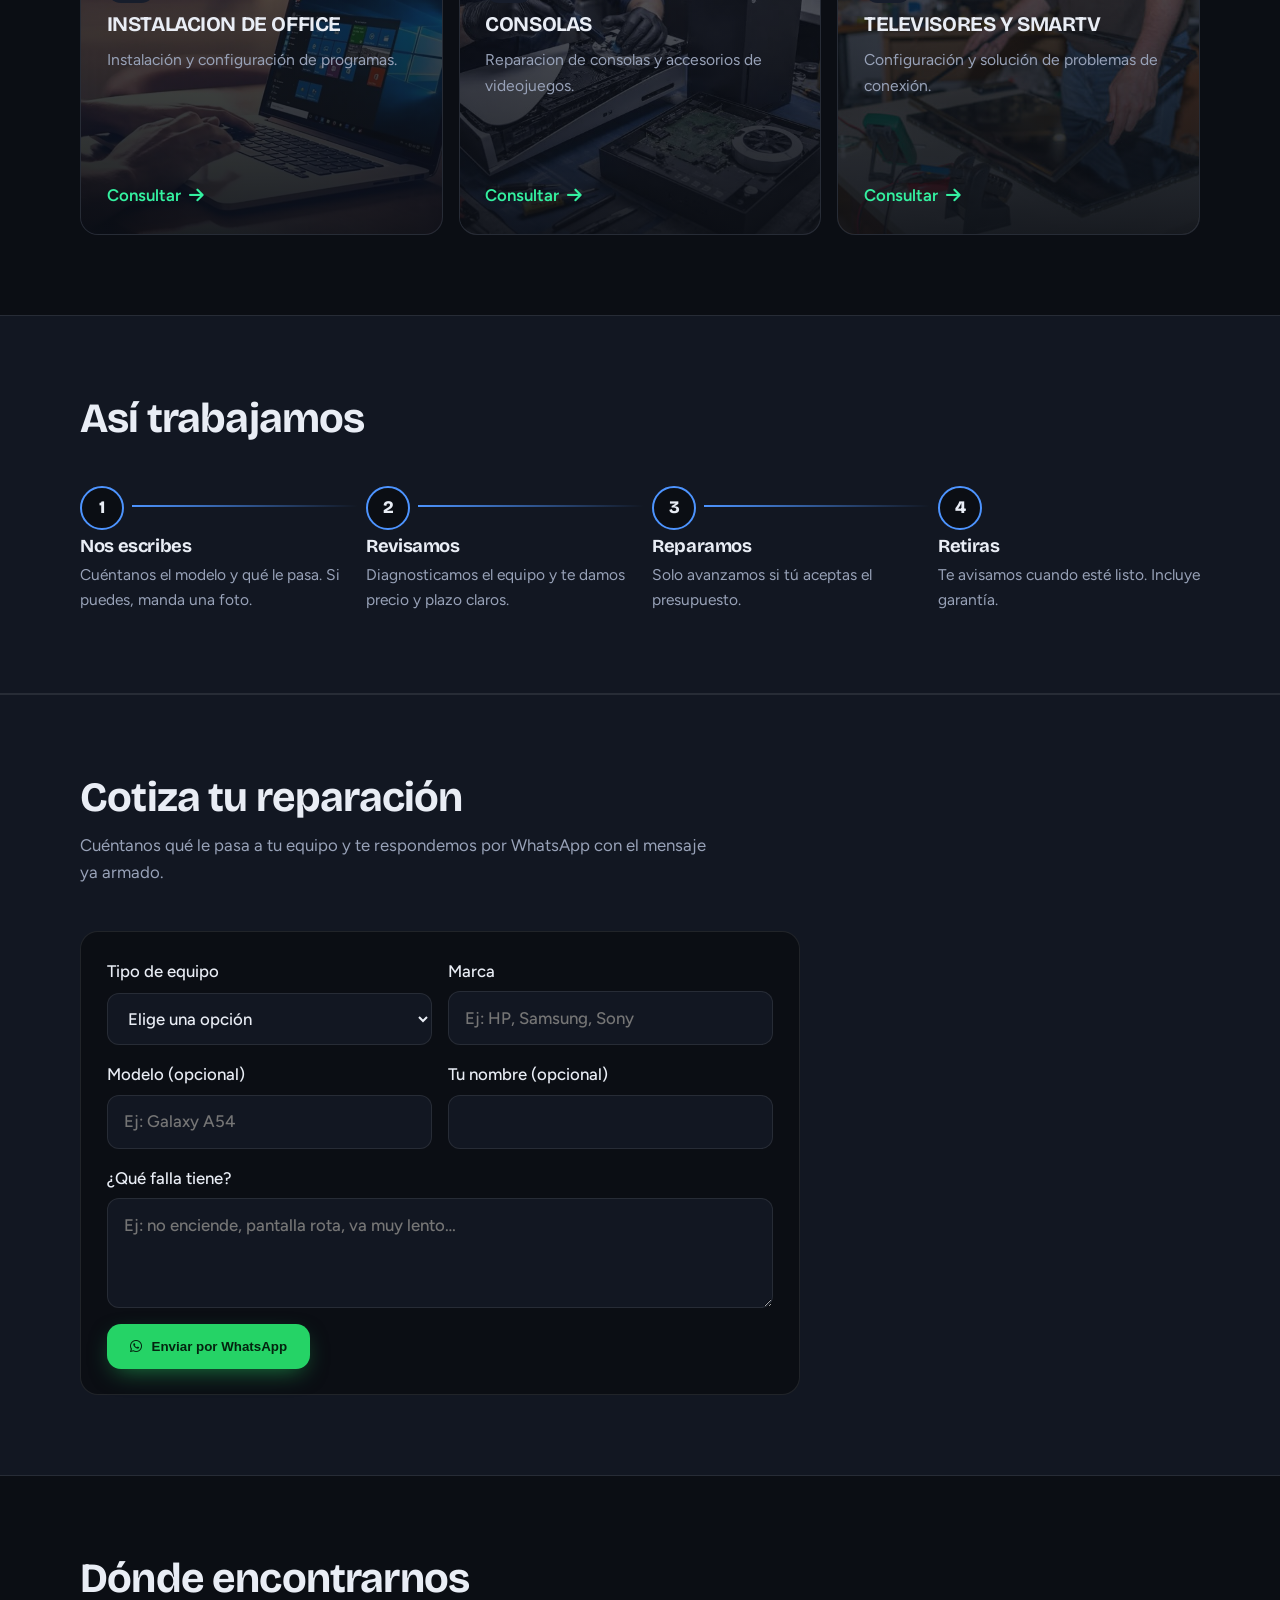
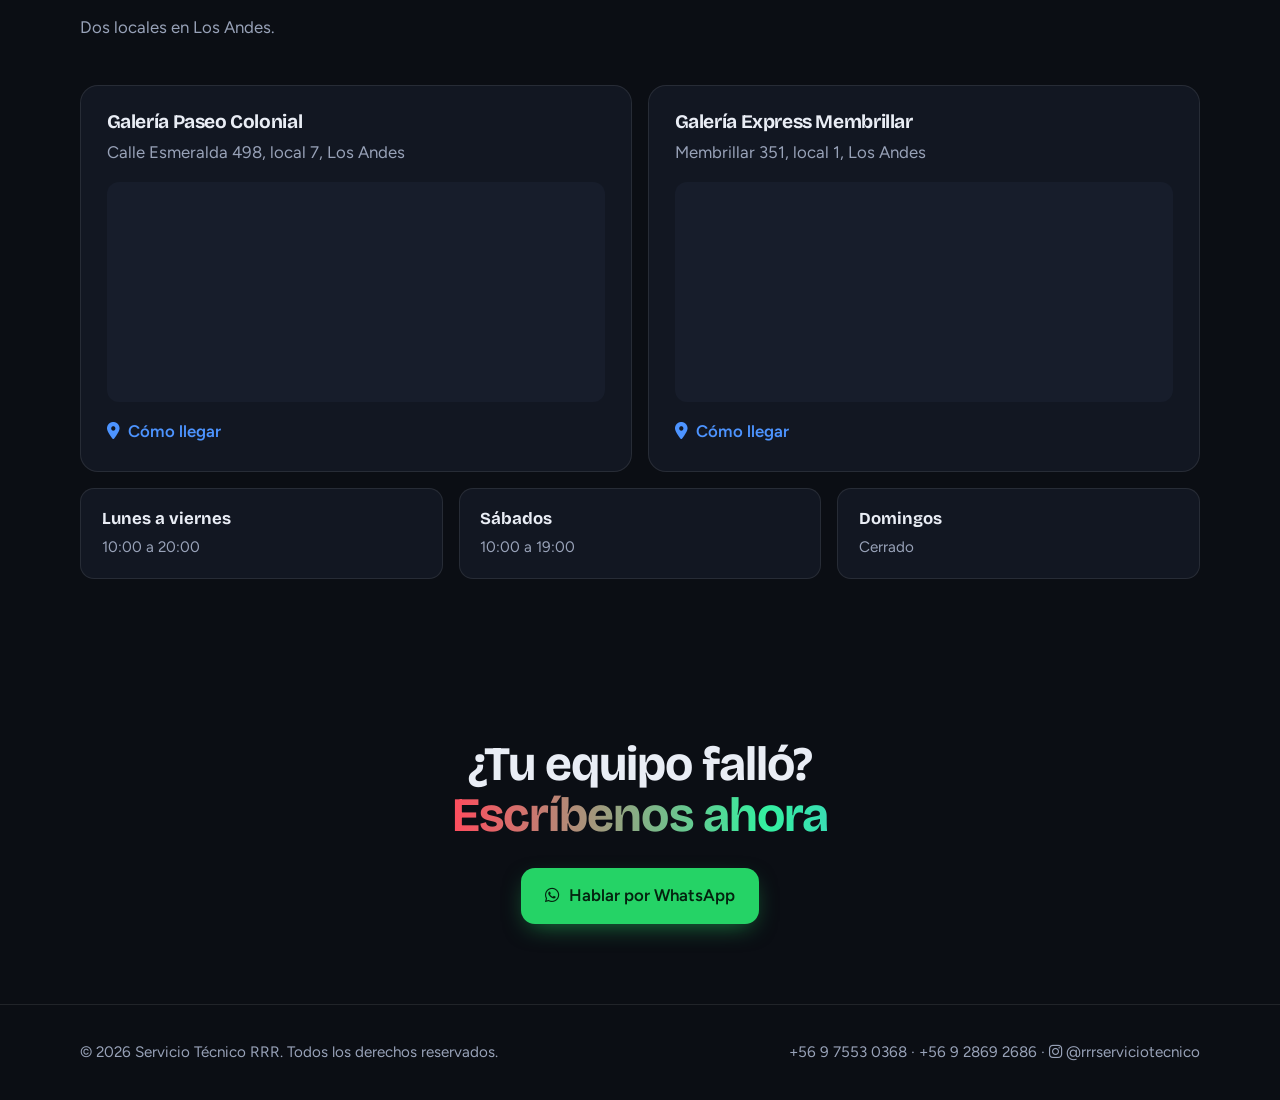
==== commit 297e624e: "Update service titles to uppercase for consistency and improved visibility" ====
--- a/index.html
+++ b/index.html
@@ -150,37 +150,37 @@
         <!-- Tarjeta destacada (más ancha). Las demás son <article class="srv"> -->
         <article class="srv big">
           <img class="srv-bg" src="img/servicios/computadores.jpg" alt="" loading="lazy" onerror="this.remove()"><div class="ico"><i class="fas fa-desktop"></i></div>
-          <h3>Computadores y notebooks</h3>
+          <h3>COMPUTADORES Y NOTEBOOKS</h3>
           <p>Diagnóstico, reparación y mantenimiento: lentitud, pantallas, baterías, limpieza, formateo y recuperación de equipos que no encienden.</p>
           <a class="ask" href="https://wa.me/56975530368?text=Hola,%20necesito%20reparación%20de%20computador" target="_blank" rel="noopener noreferrer">Consultar <i class="fas fa-arrow-right"></i></a>
         </article>
         <article class="srv">
           <img class="srv-bg" src="img/servicios/celulares.jpg" alt="" loading="lazy" onerror="this.remove()"><div class="ico"><i class="fas fa-mobile-alt"></i></div>
-          <h3>Celulares</h3>
+          <h3>CELULARES</h3>
           <p>Mantenimiento y reparación de equipos móviles.</p>
           <a class="ask" href="https://wa.me/56975530368?text=Hola,%20necesito%20reparación%20de%20celular" target="_blank" rel="noopener noreferrer">Consultar <i class="fas fa-arrow-right"></i></a>
         </article>
         <article class="srv">
           <img class="srv-bg" src="img/servicios/laminas.webp" alt="" loading="lazy" onerror="this.remove()"><div class="ico"><i class="fas fa-shield-alt"></i></div>
-          <h3>Láminas de vidrio e hidrogel</h3>
+          <h3>LAMINAS DE VIDRIO E HIDROGEL</h3>
           <p>Protege la pantalla con instalación profesional.</p>
           <a class="ask" href="https://wa.me/56975530368?text=Hola,%20quiero%20una%20lámina%20para%20mi%20equipo" target="_blank" rel="noopener noreferrer">Consultar <i class="fas fa-arrow-right"></i></a>
         </article>
         <article class="srv">
           <img class="srv-bg" src="img/servicios/office.webp" alt="" loading="lazy" onerror="this.remove()"><div class="ico"><i class="fas fa-download"></i></div>
-          <h3>Instalación de Office</h3>
+          <h3>INSTALACION DE OFFICE</h3>
           <p>Instalación y configuración de programas.</p>
           <a class="ask" href="https://wa.me/56975530368?text=Hola,%20necesito%20instalar%20Office" target="_blank" rel="noopener noreferrer">Consultar <i class="fas fa-arrow-right"></i></a>
         </article>
         <article class="srv">
           <img class="srv-bg" src="img/servicios/consolas.jpg" alt="" loading="lazy" onerror="this.remove()"><div class="ico"><i class="fas fa-gamepad"></i></div>
-          <h3>Consolas</h3>
-          <p>Reparación y mantención de consolas de videojuegos.</p>
+          <h3>CONSOLAS</h3>
+          <p>Reparacion de consolas y accesorios de videojuegos.</p>
           <a class="ask" href="https://wa.me/56975530368?text=Hola,%20necesito%20ayuda%20con%20mi%20consola" target="_blank" rel="noopener noreferrer">Consultar <i class="fas fa-arrow-right"></i></a>
         </article>
         <article class="srv">
           <img class="srv-bg" src="img/servicios/televisores.jpg" alt="" loading="lazy" onerror="this.remove()"><div class="ico"><i class="fas fa-tv"></i></div>
-          <h3>Televisores y Smart TVs</h3>
+          <h3>TELEVISORES Y SMARTV</h3>
           <p>Configuración y solución de problemas de conexión.</p>
           <a class="ask" href="https://wa.me/56975530368?text=Hola,%20necesito%20ayuda%20con%20mi%20televisión" target="_blank" rel="noopener noreferrer">Consultar <i class="fas fa-arrow-right"></i></a>
         </article>
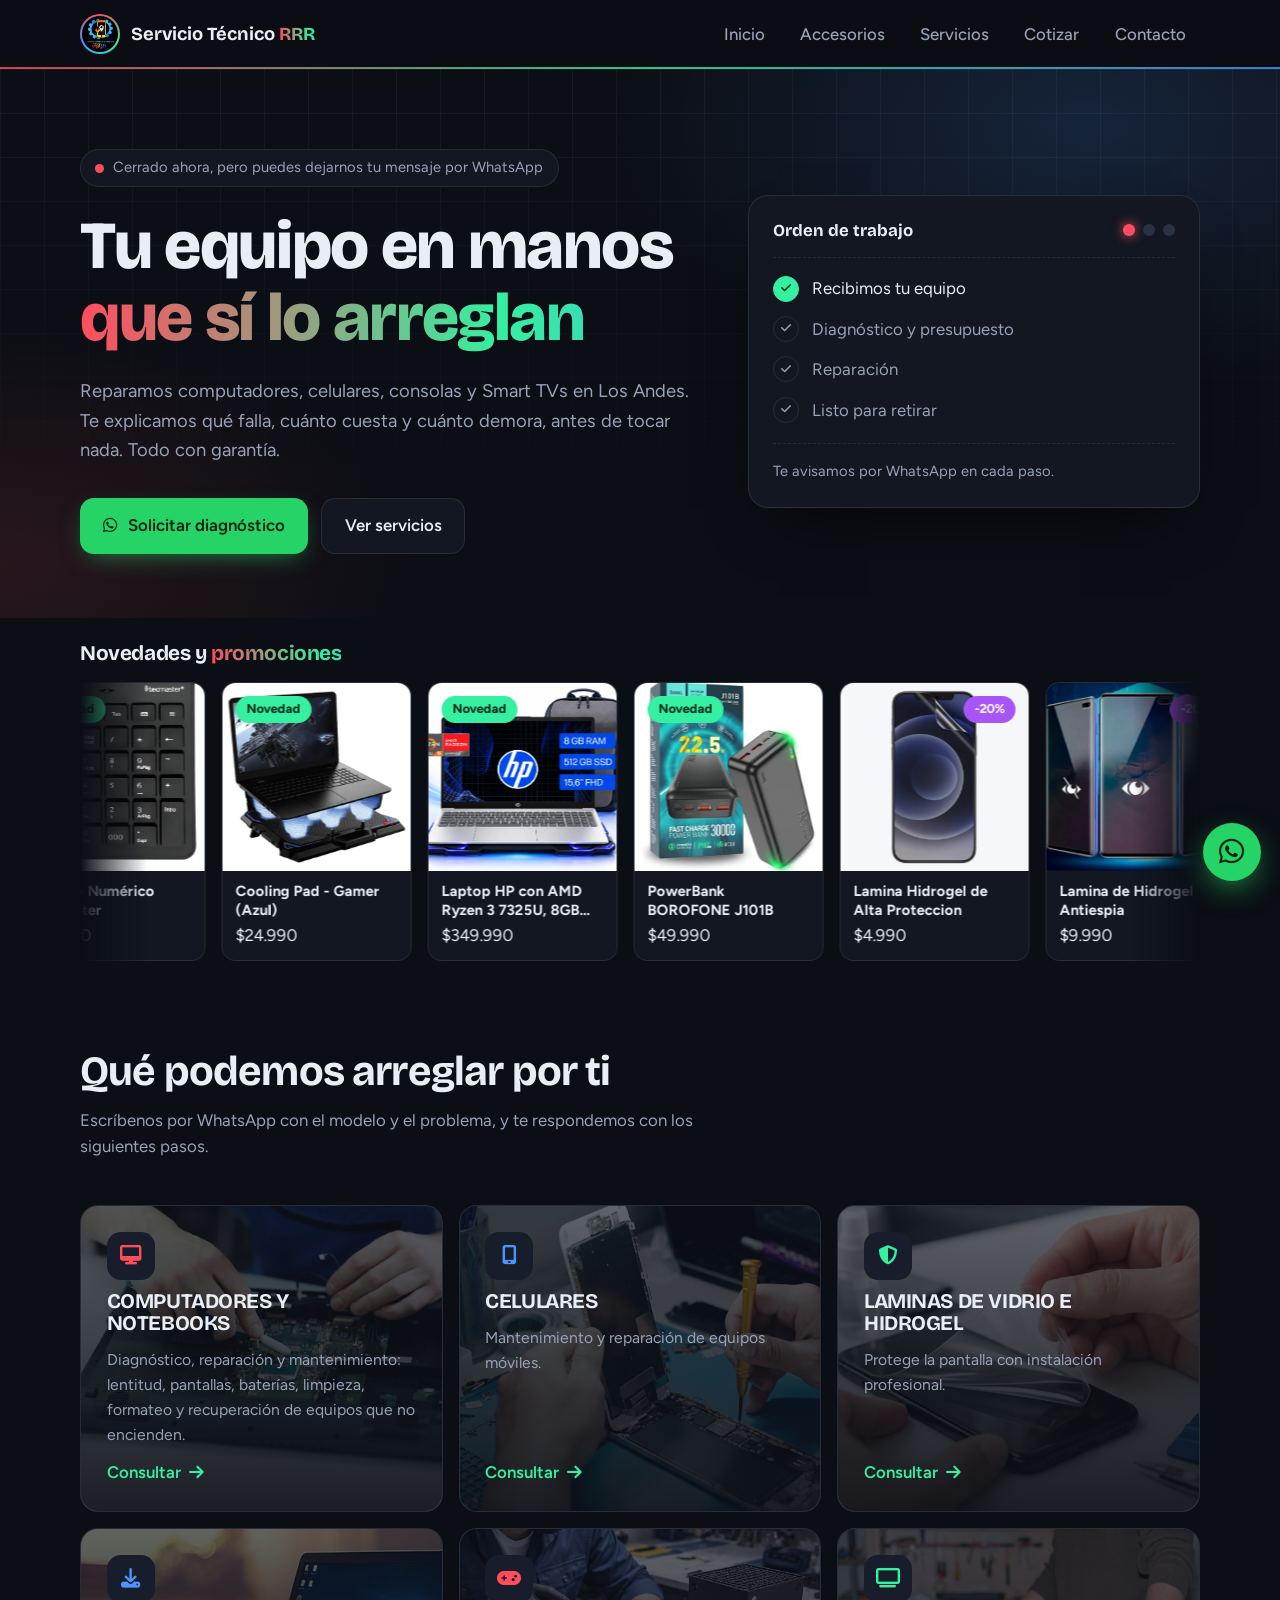
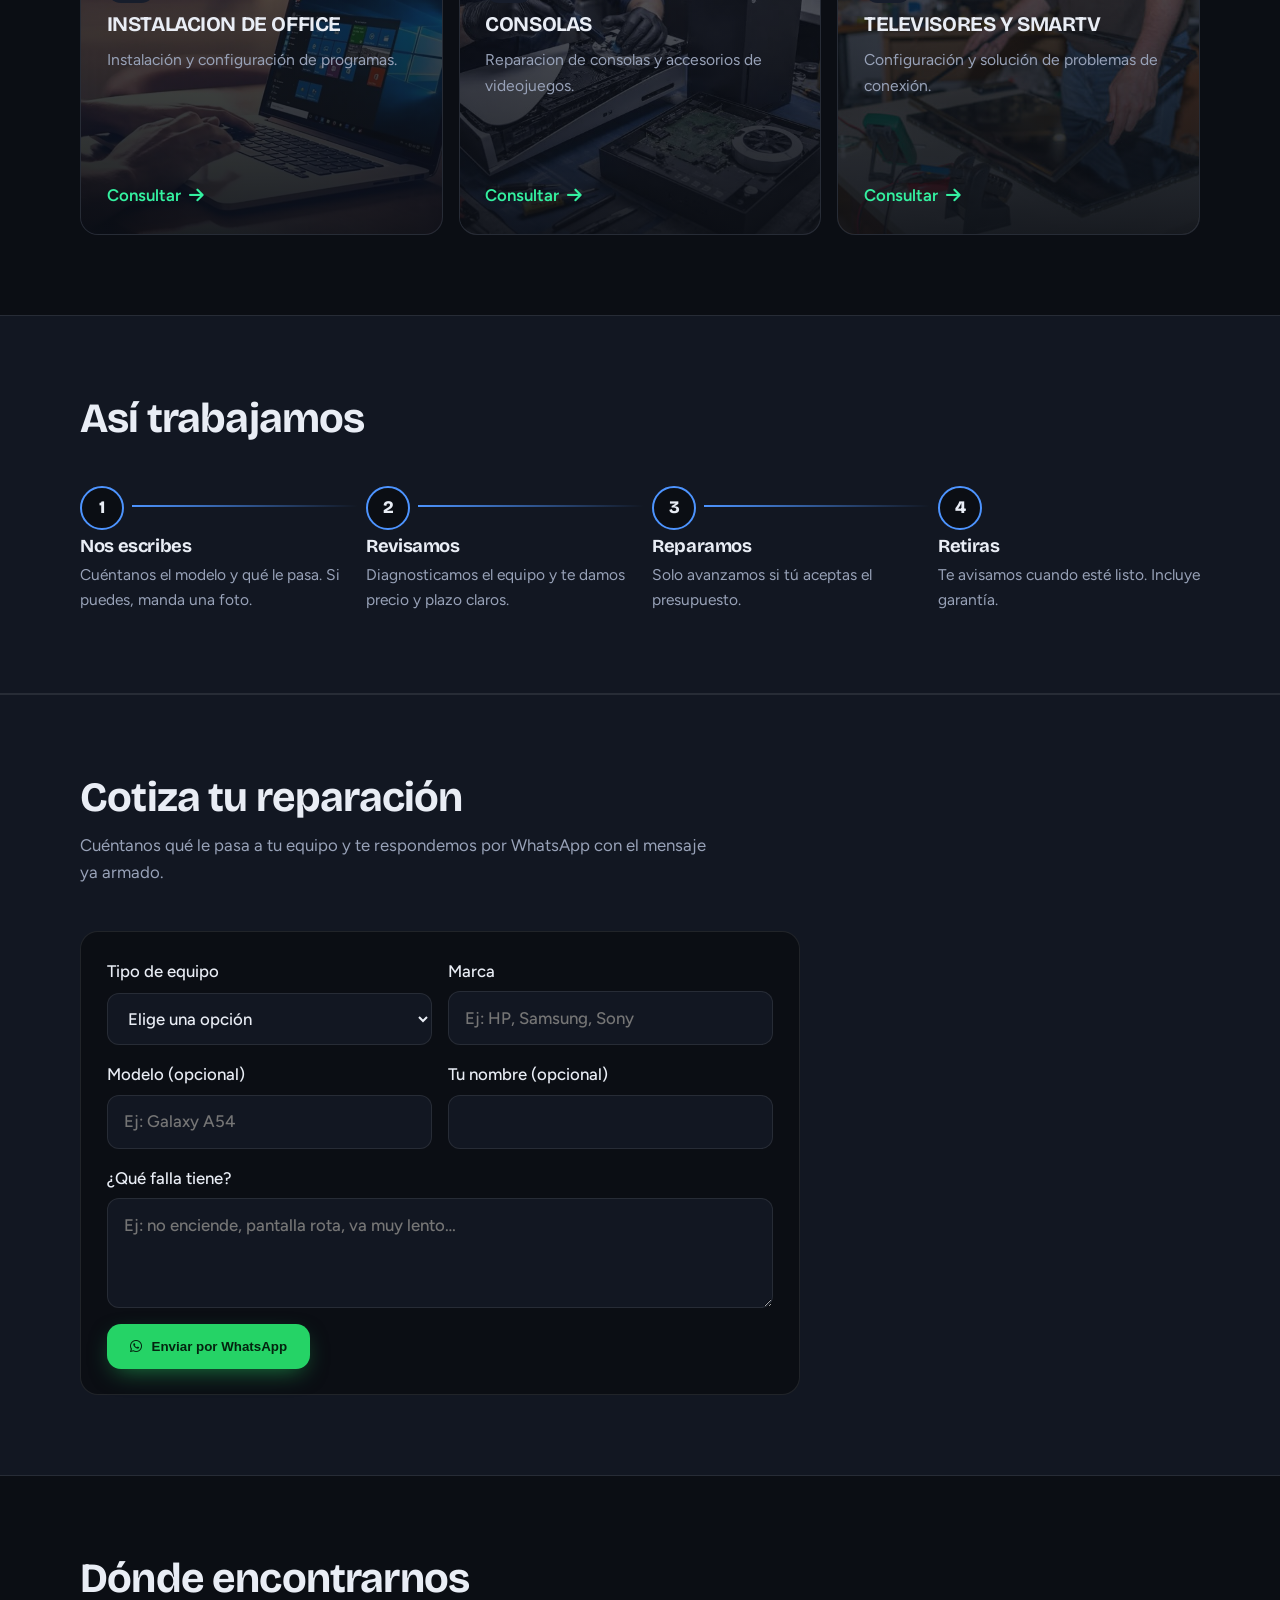
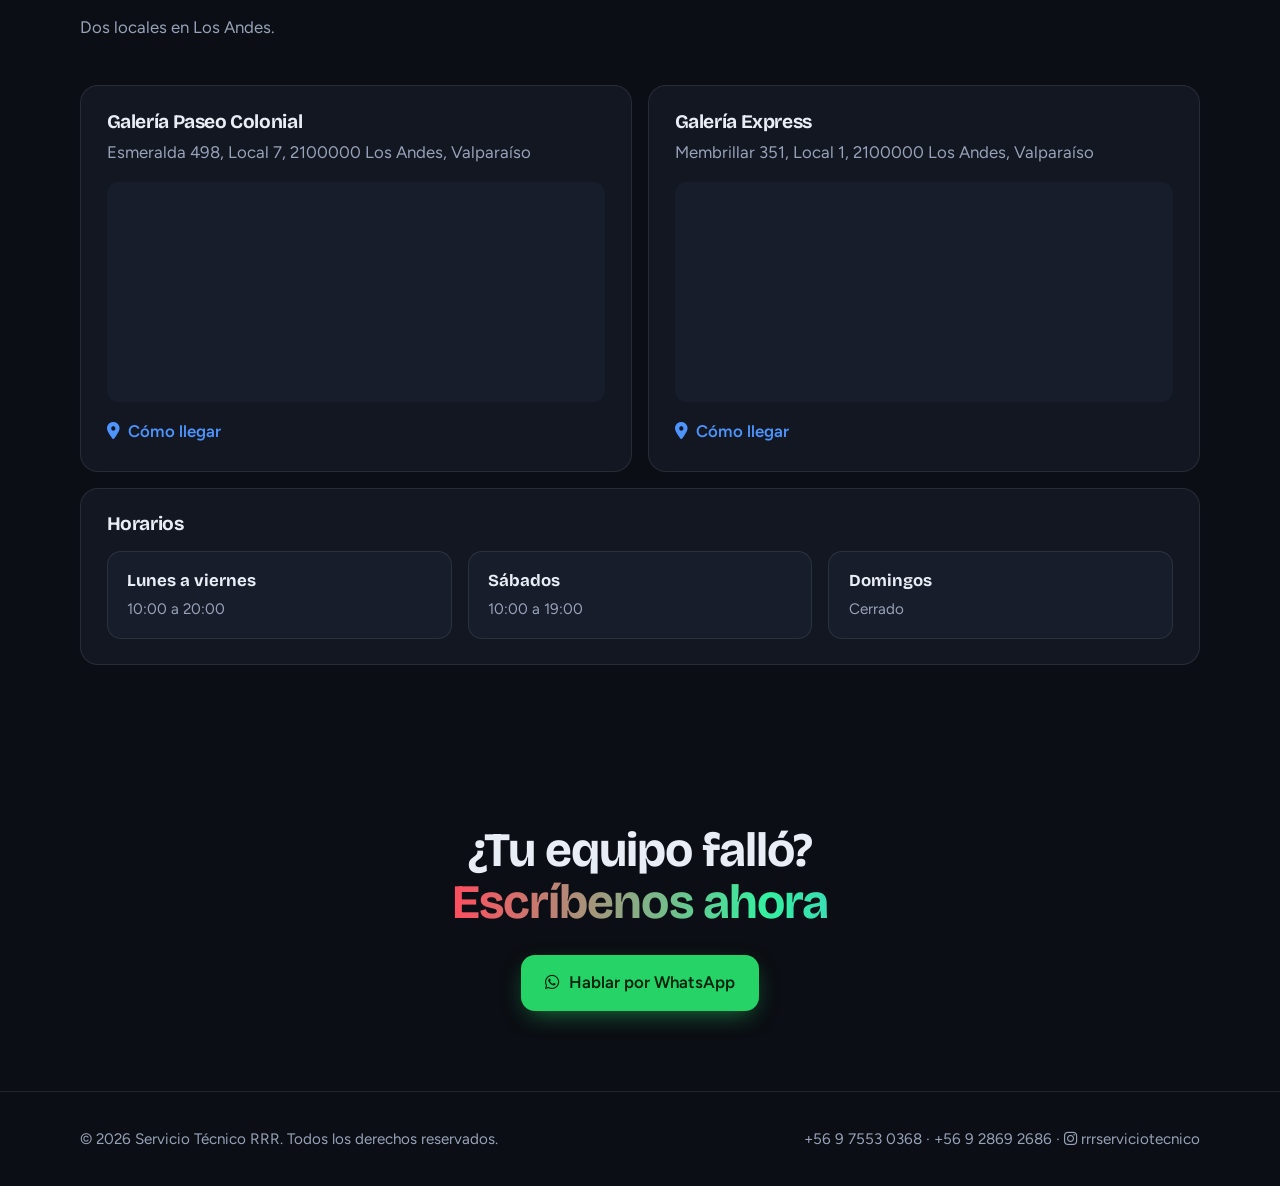
==== commit f5f81dc9: "Add admin functionality for product management - Implemented a new admin.js file for managing produc" ====
--- a/index.html
+++ b/index.html
@@ -3,11 +3,9 @@
 <head>
 <meta charset="UTF-8">
 <meta name="viewport" content="width=device-width, initial-scale=1.0">
-<!-- TÍTULO que se ve en la pestaña y en Google (la descripción va justo debajo) -->
 <title>RRR Servicio Técnico | Reparación de computadores, celulares y consolas en Los Andes</title>
 <meta name="description" content="Servicio técnico en Los Andes: computadores, notebooks, celulares, consolas y Smart TVs. Diagnóstico claro, reparación con garantía y atención por WhatsApp.">
 <meta name="theme-color" content="#0b0e14">
-<!-- SEO: enlace canónico y Open Graph (vista previa al compartir). Si cambias de dominio, actualiza estas URLs -->
 <link rel="canonical" href="https://serviciotecnicorrr.cl/">
 <meta property="og:type" content="website">
 <meta property="og:locale" content="es_CL">
@@ -17,7 +15,6 @@
 <meta property="og:url" content="https://serviciotecnicorrr.cl/">
 <meta property="og:image" content="https://serviciotecnicorrr.cl/img/logorrr.png">
 <meta name="twitter:card" content="summary">
-<!-- SEO LOCAL: datos para Google (nombre, dirección, teléfono y horario de cada local). Mantenlos iguales a los de la página -->
 <script type="application/ld+json">
 {
   "@context": "https://schema.org",
@@ -37,7 +34,8 @@
       "priceRange": "$$",
       "address": {
         "@type": "PostalAddress",
-        "streetAddress": "Esmeralda 498, local 7",
+        "streetAddress": "Esmeralda 498, Local 7",
+        "postalCode": "2100000",
         "addressLocality": "Los Andes",
         "addressRegion": "Valparaíso",
         "addressCountry": "CL"
@@ -57,7 +55,8 @@
       "priceRange": "$$",
       "address": {
         "@type": "PostalAddress",
-        "streetAddress": "Membrillar 351, local 1",
+        "streetAddress": "Membrillar 351, Local 1",
+        "postalCode": "2100000",
         "addressLocality": "Los Andes",
         "addressRegion": "Valparaíso",
         "addressCountry": "CL"
@@ -71,21 +70,17 @@
   ]
 }
 </script>
-<!-- Fuentes (Google Fonts) e íconos (Font Awesome) -->
 <link rel="icon" href="/img/favicon.png" sizes="48x48">
 <link rel="preconnect" href="https://fonts.googleapis.com">
 <link rel="preconnect" href="https://fonts.gstatic.com" crossorigin>
 <link href="https://fonts.googleapis.com/css2?family=Bricolage+Grotesque:opsz,wght@12..96,500;12..96,700;12..96,800&family=Figtree:wght@400;500;600&display=swap" rel="stylesheet">
 <link rel="stylesheet" href="https://cdnjs.cloudflare.com/ajax/libs/font-awesome/6.4.0/css/all.min.css">
-<!-- Estilos del sitio: colores, tipografías y diseño están en css/main.css -->
 <link rel="stylesheet" href="css/main.css">
 </head>
 <body>
 
-<!-- PANTALLA DE CARGA: logo que rebota; js/main.js la oculta al terminar de cargar -->
 <div id="pantalla-carga"><img src="/img/logorrr.png" alt="Cargando RRR Servicio Técnico"></div>
 
-<!-- BARRA SUPERIOR: logo y menú. Si agregas una página, añade su enlace aquí y en las demás páginas -->
 <header class="top">
   <div class="wrap nav">
     <a href="index.html" class="brand"><img src="/img/logorrr.png" alt="Logo RRR Servicio Técnico"><span>Servicio Técnico <span class="rgb-text">RRR</span></span></a>
@@ -101,11 +96,9 @@
 </header>
 
 <main>
-  <!-- HERO (portada): título, texto, botones y la tarjeta animada de orden de trabajo -->
   <section class="hero">
     <div class="wrap">
       <div>
-        <!-- Aviso "Abierto/Cerrado ahora": lo calcula js/main.js con el horario (para cambiar el horario edita js/main.js) -->
         <div class="estado" id="estado"><i></i><span>Revisando horario…</span></div>
         <h1>Tu equipo en manos <span class="rgb-text">que sí lo arreglan</span></h1>
         <p class="lead">Reparamos computadores, celulares, consolas y Smart TVs en Los Andes. Te explicamos qué falla, cuánto cuesta y cuánto demora, antes de tocar nada. Todo con garantía.</p>
@@ -115,7 +108,6 @@
         </div>
       </div>
 
-      <!-- Tarjeta "Orden de trabajo": js/main.js enciende los pasos y las luces uno a uno -->
       <aside class="orden" aria-label="Ejemplo de cómo avanza tu reparación">
         <div class="orden-head"><strong>Orden de trabajo</strong>
           <div class="leds" aria-hidden="true"><span class="led r"></span><span class="led b"></span><span class="led g"></span></div>
@@ -131,8 +123,6 @@
     </div>
   </section>
 
-  <!-- SERVICIOS: para agregar uno, copia un <article class="srv"> completo y cambia ícono, título, texto y mensaje de WhatsApp -->
-  <!-- NOVEDADES Y PROMOCIONES: carrusel automático (js/destacados.js lo llena desde data/productos.json) -->
   <section class="destacados" id="destacados" hidden>
     <div class="wrap">
       <h2>Novedades y <span class="rgb-text">promociones</span></h2>
@@ -147,7 +137,6 @@
         <p>Escríbenos por WhatsApp con el modelo y el problema, y te respondemos con los siguientes pasos.</p>
       </div>
       <div class="bench">
-        <!-- Tarjeta destacada (más ancha). Las demás son <article class="srv"> -->
         <article class="srv big">
           <img class="srv-bg" src="img/servicios/computadores.jpg" alt="" loading="lazy" onerror="this.remove()"><div class="ico"><i class="fas fa-desktop"></i></div>
           <h3>COMPUTADORES Y NOTEBOOKS</h3>
@@ -188,7 +177,6 @@
     </div>
   </section>
 
-  <!-- CÓMO TRABAJAMOS: 4 pasos (los números salen del CSS). Revisa que el texto refleje cómo trabajan de verdad -->
   <section class="s how">
     <div class="wrap">
       <div class="s-head"><h2>Así trabajamos</h2></div>
@@ -201,7 +189,6 @@
     </div>
   </section>
 
-  <!-- COTIZACIÓN: el formulario arma un mensaje y abre WhatsApp con los datos ya escritos (lógica en js/main.js, no se guarda nada) -->
   <section class="s how" id="cotizar">
     <div class="wrap">
       <div class="s-head"><h2>Cotiza tu reparación</h2><p>Cuéntanos qué le pasa a tu equipo y te respondemos por WhatsApp con el mensaje ya armado.</p></div>
@@ -223,27 +210,28 @@
     </div>
   </section>
 
-  <!-- LOCALES Y HORARIO (el ancla #contacto es el enlace "Contacto" del menú) -->
   <section class="s" id="contacto">
     <div class="wrap">
       <div class="s-head"><h2>Dónde encontrarnos</h2><p>Dos locales en Los Andes.</p></div>
       <div class="locales">
-        <div class="local"><h3>Galería Paseo Colonial</h3><p>Calle Esmeralda 498, local 7, Los Andes</p>
-          <iframe class="mapa" loading="lazy" referrerpolicy="no-referrer-when-downgrade" title="Mapa de Paseo Colonial" src="https://www.google.com/maps?q=Esmeralda%20498%2C%20Los%20Andes%2C%20Chile&output=embed"></iframe>
-          <a href="https://www.google.com/maps/search/?api=1&query=Galer%C3%ADa+Paseo+Colonial+Esmeralda+498+Los+Andes" target="_blank" rel="noopener noreferrer"><i class="fas fa-location-dot"></i> Cómo llegar</a></div>
-        <div class="local"><h3>Galería Express Membrillar</h3><p>Membrillar 351, local 1, Los Andes</p>
-          <iframe class="mapa" loading="lazy" referrerpolicy="no-referrer-when-downgrade" title="Mapa de Express Membrillar" src="https://www.google.com/maps?q=Membrillar%20351%2C%20Los%20Andes%2C%20Chile&output=embed"></iframe>
-          <a href="https://www.google.com/maps/search/?api=1&query=Galer%C3%ADa+Express+Membrillar+351+Los+Andes" target="_blank" rel="noopener noreferrer"><i class="fas fa-location-dot"></i> Cómo llegar</a></div>
+        <div class="local"><h3>Galería Paseo Colonial</h3><p>Esmeralda 498, Local 7, 2100000 Los Andes, Valparaíso</p>
+          <iframe class="mapa" loading="lazy" referrerpolicy="no-referrer-when-downgrade" title="Mapa de Galería Paseo Colonial" src="https://www.google.com/maps?q=Galer%C3%ADa%20Paseo%20Colonial%2C%20Esmeralda%20498%2C%20Los%20Andes%2C%20Valpara%C3%ADso&output=embed"></iframe>
+          <a href="https://maps.app.goo.gl/3EHoRgW2bTBpom5f9" target="_blank" rel="noopener noreferrer"><i class="fas fa-location-dot"></i> Cómo llegar</a></div>
+        <div class="local"><h3>Galería Express</h3><p>Membrillar 351, Local 1, 2100000 Los Andes, Valparaíso</p>
+          <iframe class="mapa" loading="lazy" referrerpolicy="no-referrer-when-downgrade" title="Mapa de Galería Express" src="https://www.google.com/maps?q=Galer%C3%ADa%20Express%2C%20Membrillar%20351%2C%20Los%20Andes%2C%20Valpara%C3%ADso&output=embed"></iframe>
+          <a href="https://maps.app.goo.gl/NhSMveDBy6dRZAW28" target="_blank" rel="noopener noreferrer"><i class="fas fa-location-dot"></i> Cómo llegar</a></div>
       </div>
       <div class="horario">
-        <div><b>Lunes a viernes</b><span>10:00 a 20:00</span></div>
-        <div><b>Sábados</b><span>10:00 a 19:00</span></div>
-        <div><b>Domingos</b><span>Cerrado</span></div>
-      </div>
-    </div>
-  </section>
-
-  <!-- LLAMADA FINAL a WhatsApp -->
+        <h3>Horarios</h3>
+        <div class="horario-lista">
+          <div><b>Lunes a viernes</b><span>10:00 a 20:00</span></div>
+          <div><b>Sábados</b><span>10:00 a 19:00</span></div>
+          <div><b>Domingos</b><span>Cerrado</span></div>
+        </div>
+      </div>
+    </div>
+  </section>
+
   <section class="cta">
     <div class="wrap">
       <h2>¿Tu equipo falló? <span class="rgb-text">Escríbenos ahora</span></h2>
@@ -252,22 +240,19 @@
   </section>
 </main>
 
-<!-- PIE DE PÁGINA: derechos, teléfonos e Instagram -->
 <footer>
   <div class="wrap">
     <span>&copy; <span id="anio">2026</span> Servicio Técnico RRR. Todos los derechos reservados.</span>
     <span>
       <a href="https://wa.me/56975530368?text=Hola,%20necesito%20un%20servicio%20técnico">+56 9 7553 0368</a> ·
       <a href="https://wa.me/56928692686?text=Hola,%20necesito%20un%20servicio%20técnico">+56 9 2869 2686</a> ·
-      <a href="https://www.instagram.com/rrrserviciotecnico" target="_blank" rel="noopener noreferrer" aria-label="Instagram de RRR Servicio Técnico"><i class="fab fa-instagram"></i> @rrrserviciotecnico</a>
+      <a href="https://www.instagram.com/rrrserviciotecnico" target="_blank" rel="noopener noreferrer" aria-label="Instagram de RRR Servicio Técnico"><i class="fab fa-instagram"></i> rrrserviciotecnico</a>
     </span>
   </div>
 </footer>
 
-<!-- BOTÓN FLOTANTE DE WHATSAPP: el número va en la dirección wa.me/56975530368 (formato 56 + número, sin + ni espacios) -->
 <a class="wa-float" href="https://wa.me/56975530368?text=Hola,%20necesito%20un%20servicio%20técnico" target="_blank" rel="noopener noreferrer" aria-label="Contactar por WhatsApp"><i class="fab fa-whatsapp"></i></a>
 
-<!-- SCRIPT compartido (menú móvil, animaciones, carga, abierto/cerrado) -->
 <script src="js/main.js" defer></script>
 <script src="js/destacados.js" defer></script>
 </body>
--- a/css/main.css
+++ b/css/main.css
@@ -1,127 +1,79 @@
-/* =====================================================================
-   RRR Servicio Técnico · Estilos compartidos por TODAS las páginas
-   ---------------------------------------------------------------------
-   Índice (busca con Ctrl+F el texto entre ===== ):
-   1. Variables: colores y fuentes (:root, justo debajo)
-   2. BASE, PANTALLA DE CARGA, BARRA SUPERIOR, BOTONES
-   3. HERO, SECCIONES, SERVICIOS, CÓMO TRABAJAMOS, LOCALES, PIE
-   4. CATÁLOGO (tarjetas) y FILTROS
-   5. FICHA DE PRODUCTO
-   6. ERROR 404
-   7. RESPONSIVE (@media) al final de la parte 3
-   Colores que NO están en variables: verde WhatsApp #25d366 (.btn-wa y
-   .wa-float) y los brillos del fondo del hero (.hero).
-   ===================================================================== */
 
 :root{
-  /* --- COLORES (cambia aquí y se actualiza todo el sitio) --- */
-  --bg:#0b0e14;            /* fondo principal de la página (casi negro azulado) */
-  --bench:#121722;         /* fondo de tarjetas y paneles */
-  --bench-2:#171d2b;       /* fondo de elementos dentro de tarjetas (fotos, íconos) */
-  --line:rgba(255,255,255,.09); /* color de bordes y líneas divisorias */
-  --text:#e9edf5;          /* texto principal (blanco suave) */
-  --muted:#98a2b8;         /* texto secundario (gris azulado) */
-  --r:#ff4d5e;             /* ROJO de marca */
-  --g:#34f0a0;             /* VERDE de marca */
-  --b:#4d94ff;             /* AZUL de marca */
-  /* --- FUENTES (se cargan en el <head> de cada HTML) --- */
-  --display:'Bricolage Grotesque',system-ui,sans-serif; /* títulos */
-  --body:'Figtree',system-ui,sans-serif;                /* texto corrido */
-}
-/* ===== BASE: reinicio de márgenes y estilos generales ===== */
+  --bg:#0b0e14;            
+  --bench:#121722;         
+  --bench-2:#171d2b;       
+  --line:rgba(255,255,255,.09); 
+  --text:#e9edf5;          
+  --muted:#98a2b8;         
+  --r:#ff4d5e;             
+  --g:#34f0a0;             
+  --b:#4d94ff;             
+  --display:'Bricolage Grotesque',system-ui,sans-serif; 
+  --body:'Figtree',system-ui,sans-serif;                
+}
 *{box-sizing:border-box;margin:0;padding:0}
-/* Scroll suave; scroll-padding evita que el menú fijo tape los títulos al ir a #servicios o #contacto */
 html{scroll-behavior:smooth;scroll-padding-top:84px}
-/* Fondo y texto general de la página */
 body{background:var(--bg);color:var(--text);font:400 1.05rem/1.6 var(--body);-webkit-font-smoothing:antialiased;overflow-x:hidden}
 a{color:inherit;text-decoration:none}
 img{max-width:100%;display:block}
 :focus-visible{outline:3px solid var(--b);outline-offset:3px;border-radius:6px}
-/* Contenedor centrado: ancho máximo 1120px (cámbialo para ensanchar o angostar el sitio) */
 .wrap{width:min(1120px,100% - 2.5rem);margin-inline:auto}
-/* Todos los títulos usan la fuente display */
 h1,h2,h3{font-family:var(--display);line-height:1.08;letter-spacing:-.02em}
-/* Texto con degradado rojo-verde-azul animado (clase para palabras destacadas) */
 .rgb-text{background:linear-gradient(90deg,var(--r),var(--g),var(--b),var(--r));background-size:250% 100%;-webkit-background-clip:text;background-clip:text;color:transparent;animation:flow 8s linear infinite}
 @keyframes flow{to{background-position:250% 0}}
-
-/* Pantalla de carga */
 #pantalla-carga{position:fixed;inset:0;display:grid;place-items:center;background:var(--bg);z-index:9999;transition:opacity .5s,visibility .5s}
 #pantalla-carga.oculta{opacity:0;visibility:hidden}
 #pantalla-carga img{width:132px;border-radius:50%;animation:rebote 1s infinite}
 @keyframes rebote{50%{transform:translateY(-18px)}}
-
-/* Borde RGB de marca alrededor de la barra superior */
 @property --angle{syntax:'<angle>';initial-value:0deg;inherits:false}
 @keyframes girar{to{--angle:360deg}}
 header.top{position:sticky;top:0;z-index:50;background:rgba(11,14,20,.82);backdrop-filter:blur(14px);border-bottom:1px solid var(--line)}
 header.top::after{content:"";position:absolute;left:0;right:0;bottom:-1px;height:2px;background:linear-gradient(90deg,var(--r),var(--g),var(--b));opacity:.8}
-/* Fila del menú: altura 68px (si la cambias, ajusta también top:68px del menú móvil) */
 .nav{display:flex;align-items:center;justify-content:space-between;height:68px}
 .brand{display:flex;align-items:center;gap:.7rem;font:700 1.15rem var(--display)}
-/* Logo redondo con borde RGB que gira */
 .brand img{width:40px;height:40px;border-radius:50%;padding:2px;background:conic-gradient(from var(--angle),var(--r),var(--g),var(--b),var(--r));animation:girar 4s linear infinite}
-/* Enlaces del menú (en móvil se ocultan; ver @media al final) */
 .menu{display:flex;gap:.4rem;list-style:none}
 .menu a{padding:.5rem .9rem;border-radius:999px;color:var(--muted);font-weight:500;transition:.2s}
 .menu a:hover{color:var(--text);background:var(--bench-2)}
-/* Botón hamburguesa (solo se ve en móvil) */
 .burger{display:none;background:none;border:1px solid var(--line);color:var(--text);width:44px;height:44px;border-radius:12px;font-size:1.1rem;cursor:pointer}
-
-/* Botones */
 .btn{display:inline-flex;align-items:center;gap:.6rem;padding:.85rem 1.4rem;border-radius:14px;font-weight:600;border:1px solid transparent;transition:transform .2s,box-shadow .2s,background .2s;cursor:pointer}
 .btn:hover{transform:translateY(-2px)}
-/* Botón verde de WhatsApp (#25d366 es el verde oficial) */
 .btn-wa{background:#25d366;color:#04230f;box-shadow:0 8px 24px -8px rgba(37,211,102,.6)}
-/* Botón secundario con solo borde */
 .btn-ghost{border-color:var(--line);background:var(--bench)}
 .btn-ghost:hover{border-color:var(--b)}
-
-/* Hero: una orden de trabajo en vivo */
 .hero{position:relative;padding:5rem 0 4rem;background:
   radial-gradient(700px 380px at 85% 10%,rgba(77,148,255,.16),transparent 70%),
   radial-gradient(600px 340px at 0% 90%,rgba(255,77,94,.12),transparent 70%)}
-/* Cuadrícula de fondo (44px = tamaño de cada cuadro) */
 .hero::before{content:"";position:absolute;inset:0;background-image:linear-gradient(var(--line) 1px,transparent 1px),linear-gradient(90deg,var(--line) 1px,transparent 1px);background-size:44px 44px;mask-image:linear-gradient(#000,transparent 85%);opacity:.5;pointer-events:none}
 .hero .wrap{position:relative;display:grid;grid-template-columns:1.15fr .85fr;gap:3.5rem;align-items:center}
 .hero h1{font-size:clamp(2.4rem,5.4vw,4.2rem);font-weight:800}
 .hero p.lead{margin:1.4rem 0 2rem;color:var(--muted);max-width:52ch;font-size:1.15rem}
 .hero .actions{display:flex;flex-wrap:wrap;gap:.8rem}
-/* Etiqueta "Abierto ahora / Cerrado ahora" (la rellena js/main.js) */
 .estado{display:inline-flex;align-items:center;gap:.55rem;margin-bottom:1.4rem;padding:.4rem .9rem;border:1px solid var(--line);border-radius:999px;background:var(--bench);font-size:.92rem;color:var(--muted)}
 .estado i{width:9px;height:9px;border-radius:50%;background:var(--muted)}
 .estado.abierto i{background:var(--g);box-shadow:0 0 10px var(--g)}
 .estado.cerrado i{background:var(--r)}
-
-/* Tarjeta "Orden de trabajo" (hero y página 404) */
 .orden{background:var(--bench);border:1px solid var(--line);border-radius:20px;padding:1.5rem;box-shadow:0 30px 60px -30px rgba(0,0,0,.8)}
 .orden-head{display:flex;justify-content:space-between;align-items:center;padding-bottom:1rem;border-bottom:1px dashed var(--line);margin-bottom:1.1rem}
 .orden-head strong{font:700 1.05rem var(--display)}
 .leds{display:flex;gap:.5rem}
-/* Luces de la orden: .r rojo, .b azul, .g verde; se encienden con la clase .on */
 .led{width:12px;height:12px;border-radius:50%;background:#2a3142;transition:.4s}
 .led.on.r{background:var(--r);box-shadow:0 0 12px var(--r)}
 .led.on.b{background:var(--b);box-shadow:0 0 12px var(--b)}
 .led.on.g{background:var(--g);box-shadow:0 0 12px var(--g)}
-/* Lista de pasos de la orden; la clase .hecho marca un paso en verde */
 .pasos{list-style:none;display:grid;gap:.85rem}
 .pasos li{display:flex;gap:.8rem;align-items:center;color:var(--muted);transition:color .4s}
 .pasos li i{width:26px;height:26px;border-radius:50%;display:grid;place-items:center;font-size:.72rem;border:1px solid var(--line);transition:.4s}
 .pasos li.hecho{color:var(--text)}
 .pasos li.hecho i{background:var(--g);color:#04281a;border-color:var(--g)}
 .orden-foot{margin-top:1.2rem;padding-top:1rem;border-top:1px dashed var(--line);font-size:.92rem;color:var(--muted)}
-
-/* Secciones */
 section.s{padding:5rem 0}
 .s-head{max-width:640px;margin-bottom:2.8rem}
 .s-head h2{font-size:clamp(1.8rem,3.6vw,2.6rem)}
 .s-head p{color:var(--muted);margin-top:.8rem}
-
-/* Servicios: panel de herramientas, la tarjeta principal es más grande */
-/* Grilla de servicios: 6 columnas (tarjeta normal ocupa 2, la .big ocupa 4) */
 .bench{display:grid;grid-template-columns:repeat(6,1fr);grid-auto-rows:1fr;gap:1rem}
 .srv{position:relative;grid-column:span 2;display:flex;flex-direction:column;gap:.7rem;padding:1.6rem;border-radius:18px;background:var(--bench);border:1px solid var(--line);overflow:hidden;transition:border-color .25s,transform .25s}
-/* Luz azul que sigue al mouse (la posición la fija js/main.js) */
 .srv::before{content:"";position:absolute;inset:0;background:radial-gradient(260px circle at var(--mx,50%) var(--my,0%),rgba(77,148,255,.18),transparent 70%);opacity:0;transition:opacity .3s}
 .srv:hover{border-color:rgba(255,255,255,.22);transform:translateY(-3px)}
 .srv:hover::before{opacity:1}
@@ -133,47 +85,33 @@
 .srv .ask i{transition:transform .2s}
 .srv:hover .ask i{transform:translateX(4px)}
 .srv.big{grid-column:span 2}
-
-/* Color del ícono de cada servicio (rojo, azul o verde según su posición) */
 .srv:nth-child(2) .ico{color:var(--b)}.srv:nth-child(3) .ico{color:var(--g)}.srv:nth-child(1) .ico{color:var(--r)}
 .srv:nth-child(4) .ico{color:var(--b)}.srv:nth-child(5) .ico{color:var(--r)}.srv:nth-child(6) .ico{color:var(--g)}
-
-/* Cómo trabajamos (aquí sí es una secuencia) */
 .how{background:var(--bench);border-block:1px solid var(--line)}
-/* Pasos numerados de "Así trabajamos" (el número lo genera el CSS con counter) */
 .steps{display:grid;grid-template-columns:repeat(4,1fr);gap:1.5rem;counter-reset:p;list-style:none}
 .steps li{counter-increment:p;position:relative;padding-top:3.2rem}
 .steps li::before{content:counter(p);position:absolute;top:0;left:0;width:40px;height:40px;border-radius:50%;display:grid;place-items:center;font:800 1.1rem var(--display);background:var(--bg);border:2px solid var(--b)}
 .steps li:not(:last-child)::after{content:"";position:absolute;top:19px;left:52px;right:-1rem;height:2px;background:linear-gradient(90deg,var(--b),transparent)}
 .steps h3{font-size:1.15rem;margin-bottom:.4rem}
 .steps p{color:var(--muted);font-size:.97rem}
-
-/* Locales */
 .locales{display:grid;grid-template-columns:repeat(2,1fr);gap:1rem}
-/* Tarjeta de cada local */
 .local{padding:1.6rem;border-radius:18px;border:1px solid var(--line);background:var(--bench)}
 .local h3{font-size:1.2rem;margin-bottom:.4rem}
 .local p{color:var(--muted)}
 .local a{display:inline-flex;gap:.5rem;align-items:center;margin-top:1rem;font-weight:600;color:var(--b)}
-/* Tarjetas de horario de atención */
-.horario{margin-top:1rem;display:grid;grid-template-columns:repeat(3,1fr);gap:1rem}
-.horario div{padding:1.1rem 1.3rem;border:1px solid var(--line);border-radius:14px;background:var(--bench)}
+.horario{margin-top:1rem;padding:1.6rem;border:1px solid var(--line);border-radius:18px;background:var(--bench)}
+.horario h3{font-size:1.2rem;margin-bottom:1rem}
+.horario-lista{display:grid;grid-template-columns:repeat(3,1fr);gap:1rem}
+.horario-lista div{padding:1rem 1.2rem;border:1px solid var(--line);border-radius:14px;background:var(--bench-2)}
 .horario b{display:block;font-family:var(--display);font-size:1.05rem}
 .horario span{color:var(--muted);font-size:.95rem}
-
-/* CTA + pie */
-/* Bloque final de llamada a la acción */
 .cta{text-align:center;padding:5rem 0}
 .cta h2{font-size:clamp(1.9rem,4vw,3rem);max-width:18ch;margin:0 auto 1.6rem}
-/* Pie de página */
 footer{border-top:1px solid var(--line);padding:2.2rem 0;color:var(--muted);font-size:.95rem}
 footer .wrap{display:flex;flex-wrap:wrap;gap:1rem 2rem;justify-content:space-between;align-items:center}
 footer a:hover{color:var(--text)}
-/* Botón flotante de WhatsApp (esquina inferior derecha) */
 .wa-float{position:fixed;right:1.2rem;bottom:1.2rem;z-index:60;width:58px;height:58px;border-radius:50%;display:grid;place-items:center;background:#25d366;color:#04230f;font-size:1.8rem;box-shadow:0 10px 30px -6px rgba(37,211,102,.7);transition:transform .2s}
 .wa-float:hover{transform:scale(1.08)}
-
-/* ===== RESPONSIVE: tablet (hasta 900px de ancho) ===== */
 @media (max-width:900px){
   .hero .wrap{grid-template-columns:1fr}
   .orden{transform:none}
@@ -181,9 +119,8 @@
   .srv,.srv.big{grid-column:span 1}
   .steps{grid-template-columns:1fr 1fr}
   .steps li::after{display:none}
-  .locales,.horario{grid-template-columns:1fr}
-}
-/* ===== RESPONSIVE: móvil (hasta 640px); aquí aparece el menú hamburguesa ===== */
+  .locales,.horario-lista{grid-template-columns:1fr}
+}
 @media (max-width:640px){
   .burger{display:block}
   .menu{position:absolute;top:68px;left:0;right:0;flex-direction:column;padding:.8rem 1.25rem 1.2rem;background:var(--bg);border-bottom:1px solid var(--line);display:none}
@@ -191,27 +128,19 @@
   .bench,.steps{grid-template-columns:1fr}
   .srv.big{grid-column:span 1}
 }
-/* Accesibilidad: apaga las animaciones si el usuario lo pide en su sistema */
 @media (prefers-reduced-motion:reduce){*,*::before,*::after{animation:none!important;transition:none!important}html{scroll-behavior:auto}}
-
-/* ===== Catálogo ===== */
 .menu a[aria-current]{color:var(--text);background:var(--bench-2)}
-/* Encabezado de las páginas internas */
 .page-head{padding:3.5rem 0 .5rem;background:radial-gradient(600px 300px at 90% 0,rgba(77,148,255,.14),transparent 70%)}
 .page-head h1{font-size:clamp(2rem,4.5vw,3rem);font-weight:800}
 .page-head p{color:var(--muted);margin-top:.6rem}
 .filtros{display:flex;flex-wrap:wrap;gap:.5rem;margin:1.6rem 0 .8rem}
-/* Botones de filtro (categorías y Novedades) */
 .chip{padding:.5rem 1.05rem;border-radius:999px;border:1px solid var(--line);background:var(--bench);color:var(--muted);font:500 .95rem var(--body);cursor:pointer;transition:.2s}
 .chip:hover{color:var(--text);border-color:rgba(255,255,255,.25)}
 .chip[aria-pressed="true"]{color:#06101f;background:var(--b);border-color:var(--b);font-weight:600}
 .cuenta{color:var(--muted);font-size:.95rem;margin-bottom:1.4rem}
-/* Grilla de productos: columnas automáticas de mínimo 250px */
 .grid-prod{display:grid;grid-template-columns:repeat(auto-fill,minmax(250px,1fr));gap:1.1rem}
-/* Tarjeta de producto */
 .prod{position:relative;display:flex;flex-direction:column;border-radius:18px;background:var(--bench);border:1px solid var(--line);overflow:hidden;transition:transform .25s,border-color .25s}
 .prod:hover{transform:translateY(-4px);border-color:rgba(255,255,255,.22)}
-/* Caja cuadrada de la foto, igual para todas (aspect-ratio:1). Se recorta con object-fit:cover; usa contain para no recortar */
 .prod-img{aspect-ratio:1;background:var(--bench-2);overflow:hidden}
 .prod-img img{position:absolute;inset:0;width:100%;height:100%;object-fit:cover}
 .prod-body{display:flex;flex-direction:column;gap:.4rem;padding:1.1rem 1.2rem 1.3rem;flex:1}
@@ -222,14 +151,10 @@
 .prod .precio{font:800 1.35rem var(--display)}
 .prod .btn{position:relative;z-index:2;justify-content:center;margin-top:.6rem;padding:.65rem 1rem;font-size:.95rem}
 .vacio{color:var(--muted);padding:2rem 0;grid-column:1/-1}
-/* Animación de carga mientras llegan los productos */
 .esqueleto{height:380px;border-radius:18px;background:linear-gradient(100deg,var(--bench) 30%,var(--bench-2) 50%,var(--bench) 70%);background-size:200% 100%;animation:brillo 1.4s linear infinite}
 @keyframes brillo{to{background-position:-200% 0}}
-
-/* ===== Ficha de producto ===== */
 .volver{display:inline-flex;gap:.5rem;align-items:center;color:var(--b);font-weight:600;margin-bottom:1.8rem}
 .volver:hover{text-decoration:underline}
-/* Ficha de producto: fotos a la izquierda, datos a la derecha */
 .detalle{display:grid;grid-template-columns:1.05fr .95fr;gap:3rem;align-items:start}
 .galeria .principal{aspect-ratio:1;border-radius:20px;background:var(--bench-2);border:1px solid var(--line);overflow:hidden}
 .galeria .principal img{width:100%;height:100%;object-fit:contain;padding:1.2rem}
@@ -246,9 +171,6 @@
 .carac i{color:var(--g);margin-top:.35rem;font-size:.85rem}
 .aviso{font-size:.92rem;color:var(--muted)}
 @media (max-width:800px){.detalle{grid-template-columns:1fr;gap:1.8rem}}
-
-/* ===== Error 404 ===== */
-/* Página de error 404 */
 .e404{min-height:68vh;display:grid;place-items:center;padding:4rem 0;text-align:center}
 .e404 .num{font:800 clamp(5rem,18vw,9rem)/1 var(--display)}
 .e404 h1{font-size:clamp(1.6rem,3.4vw,2.2rem);margin-top:.6rem}
@@ -259,10 +181,7 @@
 @keyframes parpadeo{50%{opacity:.2}}
 .ruta{color:var(--r);word-break:break-all}
 .acciones{display:flex;flex-wrap:wrap;gap:.8rem;justify-content:center}
-
-/* ===== Filtros del catálogo ===== */
 .barra{display:flex;flex-wrap:wrap;gap:.8rem;margin:1.6rem 0 1rem}
-/* Caja de cada control del catálogo (buscador, precio, orden) */
 .campo{display:flex;align-items:center;gap:.6rem;padding:0 .9rem;height:46px;border-radius:12px;border:1px solid var(--line);background:var(--bench);color:var(--muted)}
 .campo:focus-within{border-color:var(--b)}
 .campo input,.campo select{background:none;border:0;color:var(--text);font:inherit;outline:none;min-width:0}
@@ -277,20 +196,13 @@
 .chip-nuevo[aria-pressed="true"] i{color:#06101f}
 .limpiar{background:none;border:0;color:var(--b);font:600 .95rem var(--body);cursor:pointer;margin-left:.8rem}
 .limpiar:hover{text-decoration:underline}
-/* Etiqueta verde "Novedad" */
 .badge-nuevo{display:inline-block;width:fit-content;padding:.2rem .7rem;border-radius:999px;background:var(--g);color:#04281a;font-weight:700;font-size:.8rem}
 .prod-img{position:relative}
 .prod-img .badge-nuevo{position:absolute;top:.8rem;left:.8rem;z-index:1}
 .rel-t{font-size:1.4rem;margin:3.2rem 0 1.2rem}
-
-/* ===== Mapa de los locales ===== */
 .mapa{display:block;width:100%;height:220px;border:0;border-radius:12px;margin-top:1rem;background:var(--bench-2)}
-
-/* ===== Compartir producto ===== */
 .compartir{display:flex;flex-wrap:wrap;gap:.6rem}
 .compartir .btn{padding:.6rem 1rem;font-size:.95rem}
-
-/* ===== Formulario de cotización (index) ===== */
 .cotiza{max-width:720px;padding:1.6rem;border-radius:18px;background:var(--bg);border:1px solid var(--line)}
 .cotiza form{display:grid;grid-template-columns:1fr 1fr;gap:1rem}
 .cotiza label{display:grid;gap:.4rem;font-weight:500}
@@ -299,37 +211,32 @@
 .cotiza input:focus,.cotiza select:focus,.cotiza textarea:focus{outline:none;border-color:var(--b)}
 .cotiza textarea{min-height:110px;resize:vertical}
 @media (max-width:640px){.cotiza form{grid-template-columns:1fr}}
-
-/* ===== PROMOCIONES (morado) ===== */
 :root{--promo:#a855f7}
 .chip-promo i{color:var(--promo);margin-right:.3rem}
 .chip-promo[aria-pressed="true"]{background:var(--promo);border-color:var(--promo);color:#fff}
 .chip-promo[aria-pressed="true"] i{color:#fff}
 .badge-promo{display:inline-block;width:fit-content;padding:.2rem .7rem;border-radius:999px;background:var(--promo);color:#fff;font-weight:700;font-size:.8rem}
 .prod-img .badge-promo{position:absolute;top:.8rem;right:.8rem;z-index:1}
-
-/* ===== CARRUSEL DE NOVEDADES Y PROMOCIONES (index.html) ===== */
 .destacados{padding:1.6rem 0 .5rem}
 .destacados[hidden]{display:none}
 .destacados h2{font-size:1.3rem;margin-bottom:1rem}
 .dest-cinta{overflow:hidden;-webkit-mask-image:linear-gradient(90deg,transparent,#000 6%,#000 94%,transparent);mask-image:linear-gradient(90deg,transparent,#000 6%,#000 94%,transparent)}
-.dest-pista{display:flex;width:max-content;animation:dest-mover var(--dur,30s) linear infinite}
-.dest-cinta:hover .dest-pista,.dest-cinta:focus-within .dest-pista{animation-play-state:paused}
+.dest-cinta{cursor:grab;touch-action:pan-y;user-select:none;-webkit-user-select:none}
+.dest-cinta.arrastrando{cursor:grabbing}
+.dest-cinta.arrastrando .dest-card{pointer-events:none}
+.dest-pista{display:flex;width:max-content;will-change:transform}
 .dest-grupo{display:flex;gap:1rem;padding-right:1rem}
 .dest-card{flex:0 0 190px;display:grid;border-radius:14px;overflow:hidden;background:var(--bench);border:1px solid var(--line);color:var(--text);text-decoration:none;transition:.2s}
 .dest-card:hover,.dest-card:focus-visible{border-color:var(--b);transform:translateY(-3px)}
 .dest-card .prod-img{aspect-ratio:1/1;background:var(--bench-2)}
-.dest-card .prod-img img{width:100%;height:100%;object-fit:cover;display:block}
+.dest-card .prod-img img{-webkit-user-drag:none;width:100%;height:100%;object-fit:cover;display:block}
 .dest-body{display:grid;gap:.2rem;padding:.7rem .8rem}
 .dest-body strong{font-size:.92rem;line-height:1.25;display:-webkit-box;-webkit-line-clamp:2;-webkit-box-orient:vertical;overflow:hidden}
-@keyframes dest-mover{to{transform:translateX(-50%)}}
 @media (prefers-reduced-motion:reduce){
   .dest-cinta{overflow-x:auto;-webkit-mask-image:none;mask-image:none}
-  .dest-pista{animation:none}
+  .dest-cinta{cursor:auto;touch-action:auto}
   .dest-grupo[aria-hidden="true"]{display:none}
 }
-
-/* ===== FOTO DE FONDO EN LAS TARJETAS DE SERVICIOS (img/servicios/...) ===== */
 .srv{min-height:250px}
 .srv>*:not(.srv-bg){z-index:2}
 .srv::before{z-index:1}
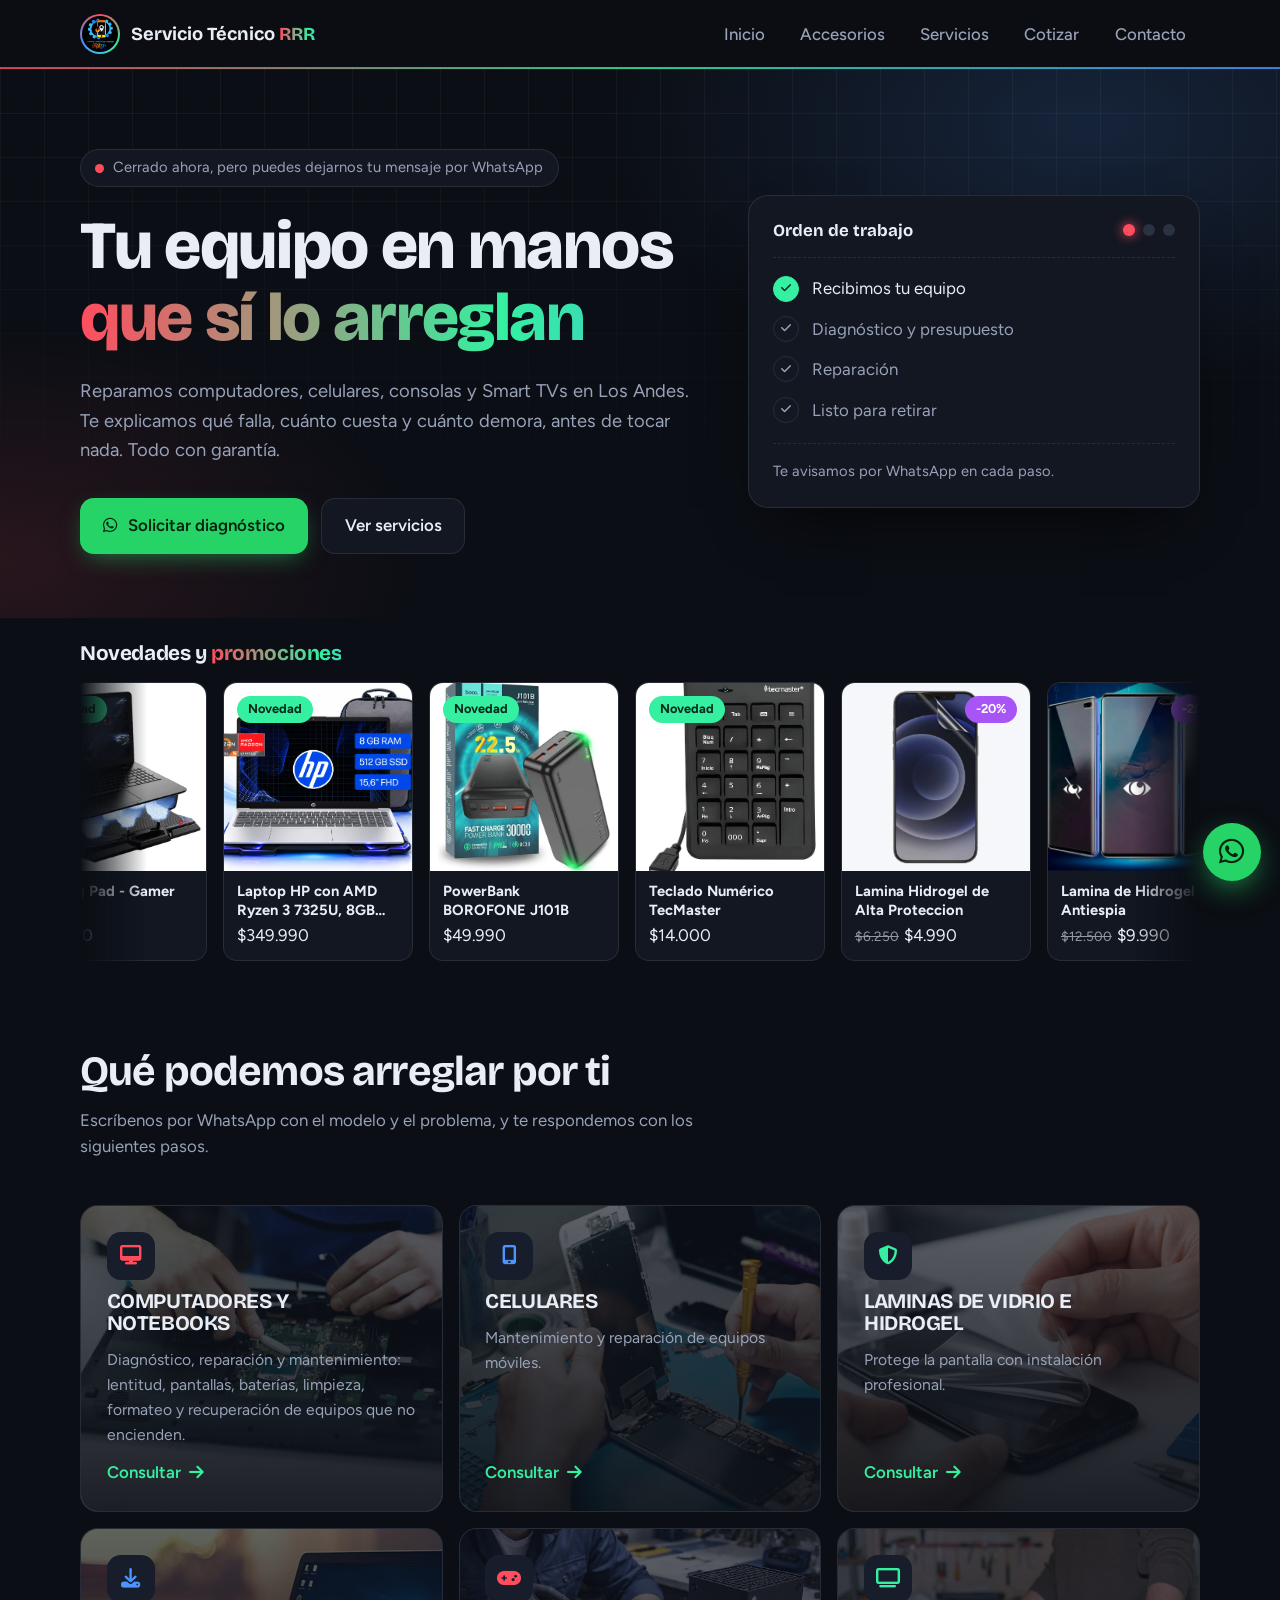
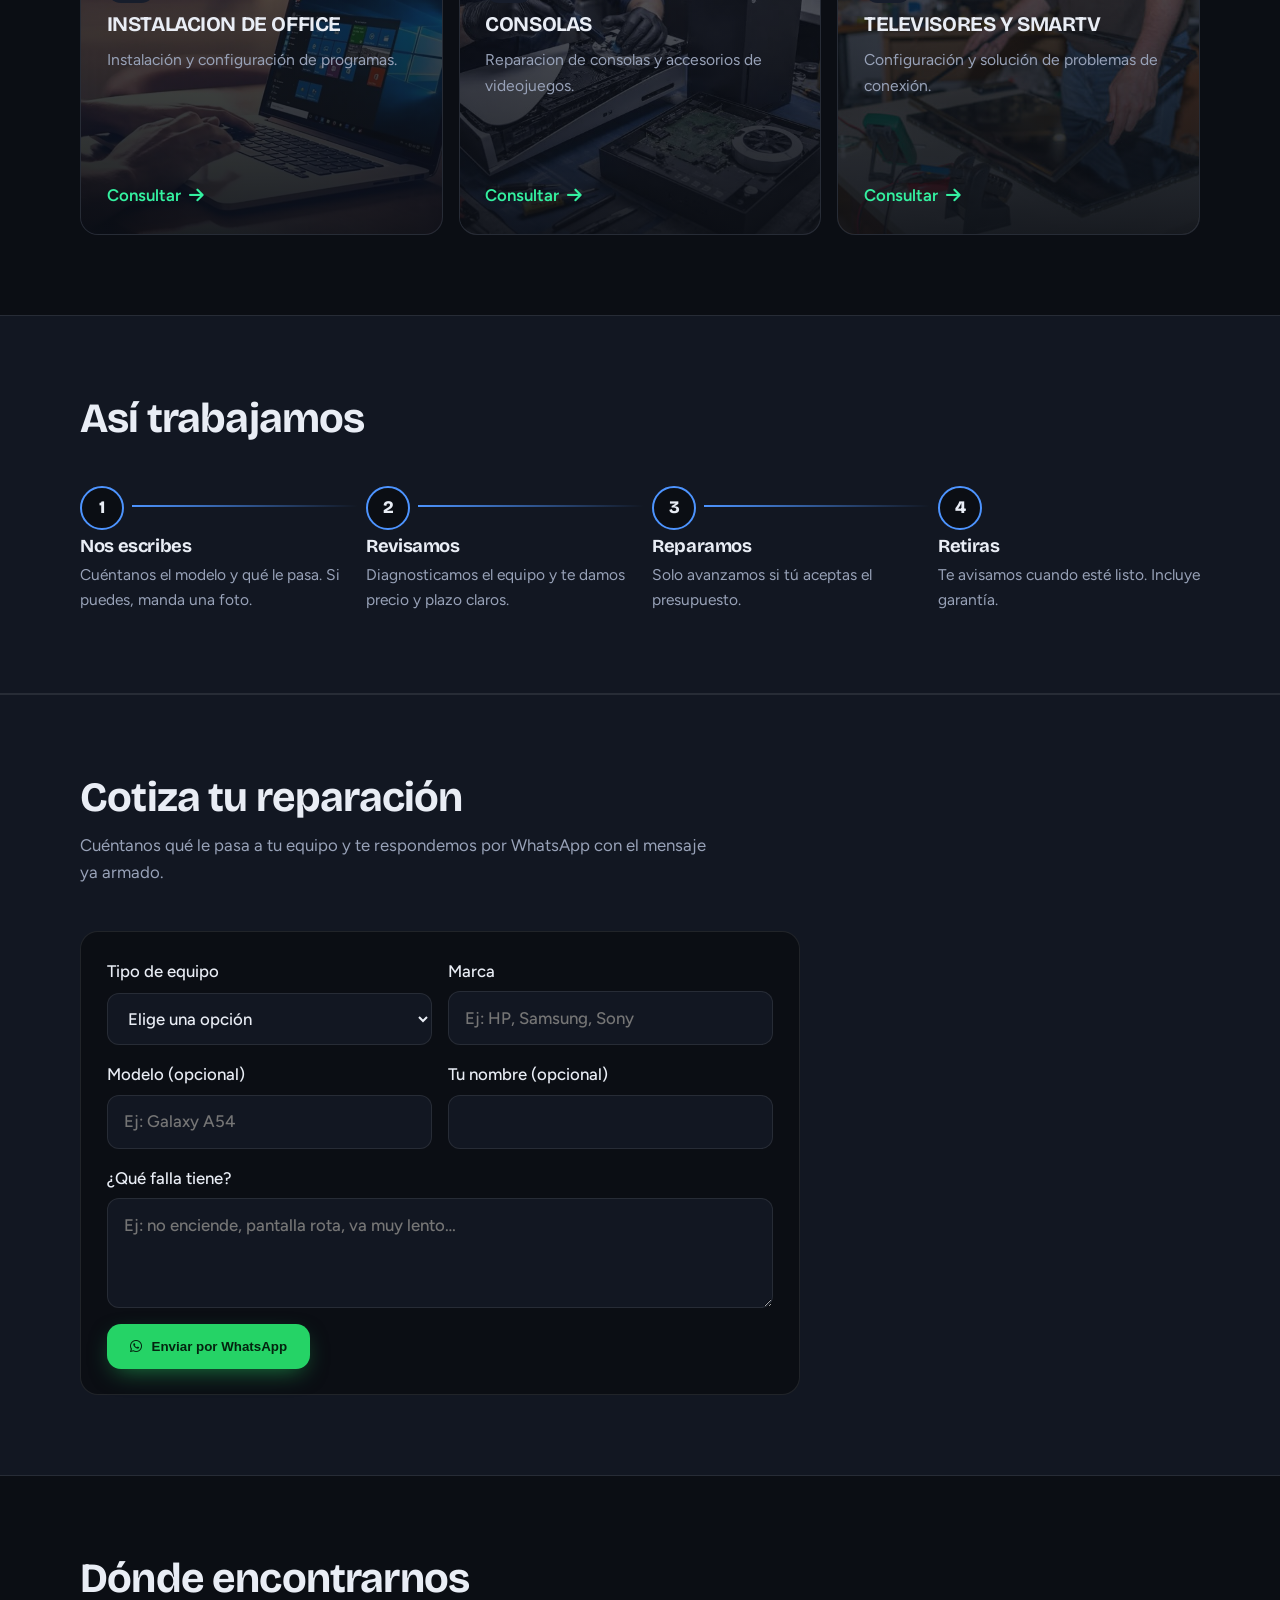
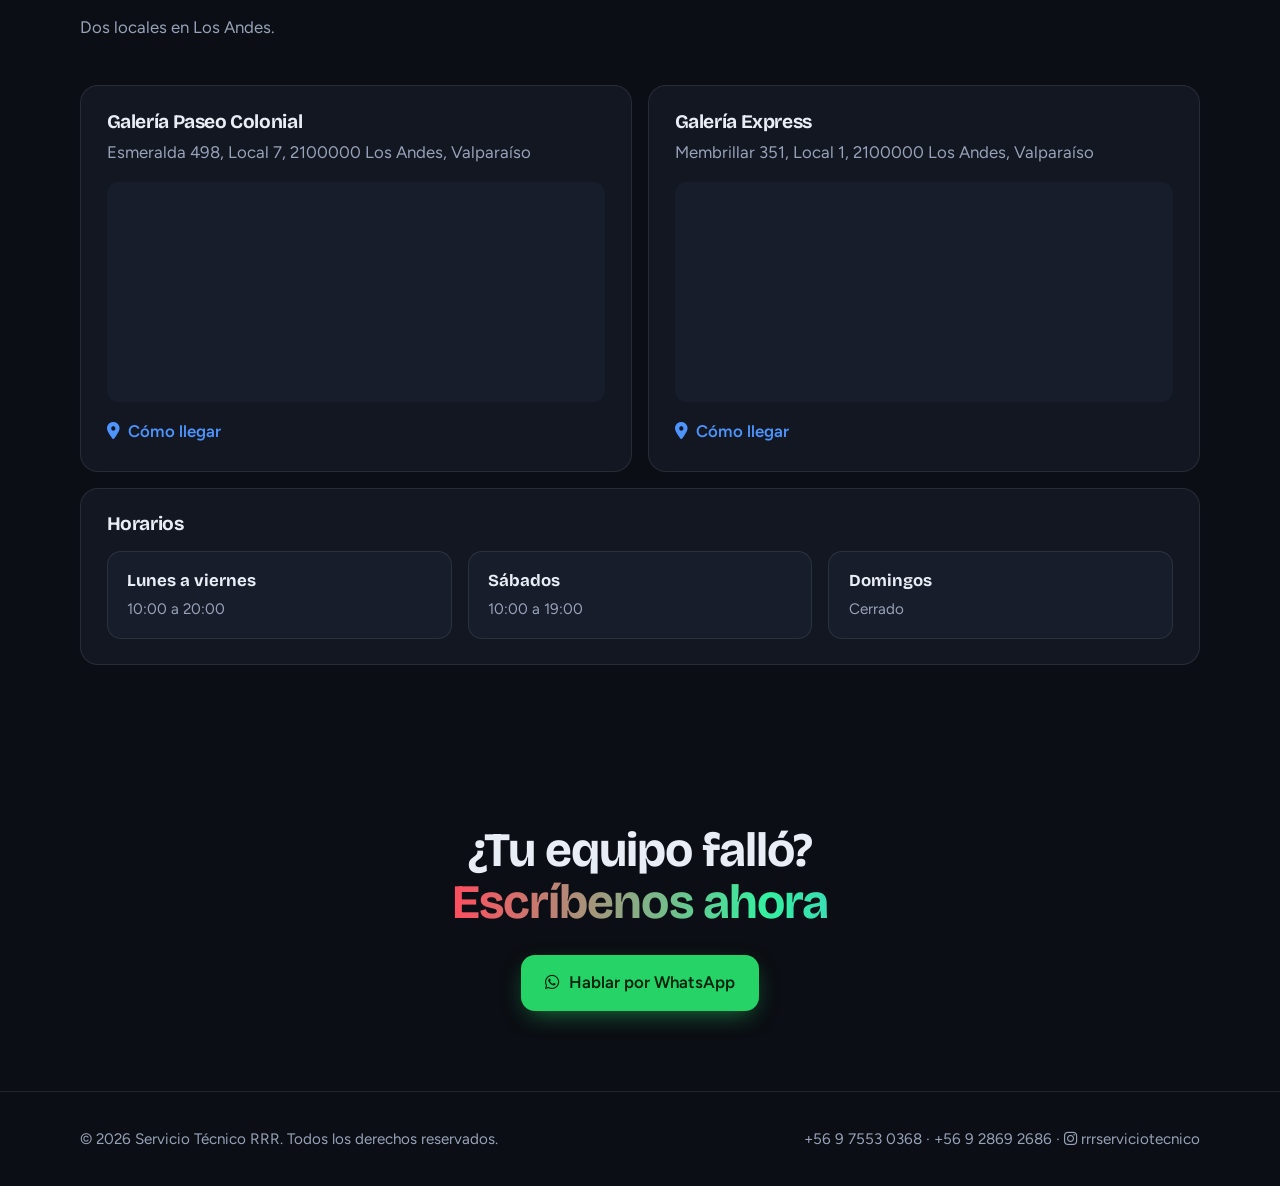
==== commit e63ae953: "Fix text in WhatsApp links for clarity and consistency" ====
--- a/index.html
+++ b/index.html
@@ -171,7 +171,7 @@
           <img class="srv-bg" src="img/servicios/televisores.jpg" alt="" loading="lazy" onerror="this.remove()"><div class="ico"><i class="fas fa-tv"></i></div>
           <h3>TELEVISORES Y SMARTV</h3>
           <p>Configuración y solución de problemas de conexión.</p>
-          <a class="ask" href="https://wa.me/56975530368?text=Hola,%20necesito%20ayuda%20con%20mi%20televisión" target="_blank" rel="noopener noreferrer">Consultar <i class="fas fa-arrow-right"></i></a>
+          <a class="ask" href="https://wa.me/56975530368?text=Hola,%20necesito%20ayuda%20con%20mi%20televisor" target="_blank" rel="noopener noreferrer">Consultar <i class="fas fa-arrow-right"></i></a>
         </article>
       </div>
     </div>
@@ -235,7 +235,7 @@
   <section class="cta">
     <div class="wrap">
       <h2>¿Tu equipo falló? <span class="rgb-text">Escríbenos ahora</span></h2>
-      <a class="btn btn-wa" href="https://wa.me/56975530368?text=Hola,%20necesito%20un%20servicio%20técnico" target="_blank" rel="noopener noreferrer"><i class="fab fa-whatsapp"></i> Hablar por WhatsApp</a>
+      <a class="btn btn-wa" href="https://wa.me/56975530368?text=Hola,%20necesito%20servicio%20técnico" target="_blank" rel="noopener noreferrer"><i class="fab fa-whatsapp"></i> Hablar por WhatsApp</a>
     </div>
   </section>
 </main>
